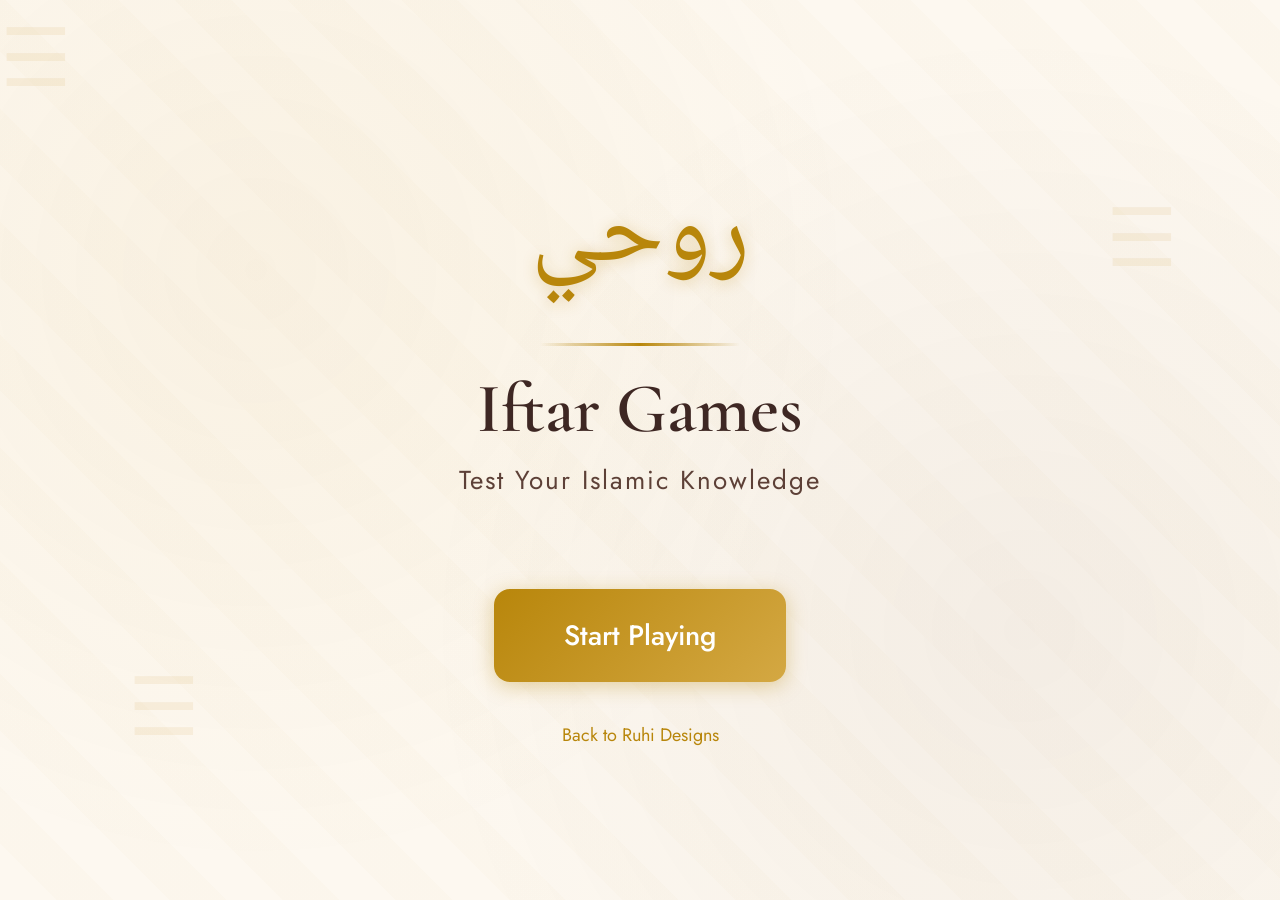
==== ruhi-iftar-games.html @ 3e9834e3 "Add files via upload" ====
<!DOCTYPE html>
<html lang="en" dir="ltr">
<head>
<meta charset="UTF-8">
<meta name="viewport" content="width=device-width, initial-scale=1.0">
<title>Ruhi Iftar Games</title>
<link href="https://fonts.googleapis.com/css2?family=Cormorant+Garamond:ital,wght@0,300;0,400;0,500;0,600;0,700;1,300;1,400&family=Jost:wght@300;400;500;600&family=Noto+Naskh+Arabic:wght@400;500;600;700&display=swap" rel="stylesheet">
<style>
*,*::before,*::after{box-sizing:border-box;margin:0;padding:0}
:root{
--gold:#B8860B;--gold-light:#D4A843;--brown-dark:#3E2723;--brown:#5D4037;
--cream:#FDF8F0;--text:#2C1810;--correct:#2E7D32;--wrong:#C62828;
}
html{font-size:18px}
body{
font-family:'Jost',sans-serif;background:var(--cream);color:var(--text);
min-height:100vh;overflow-x:hidden;position:relative;
}
h1,h2,h3,h4{font-family:'Cormorant Garamond',serif;font-weight:600}
.arabic{font-family:'Noto Naskh Arabic',serif}

/* Background pattern */
body::before{
content:'';position:fixed;inset:0;z-index:0;pointer-events:none;
background:
  radial-gradient(circle at 20% 30%,rgba(184,134,11,.06) 0%,transparent 50%),
  radial-gradient(circle at 80% 70%,rgba(93,64,55,.06) 0%,transparent 50%),
  repeating-linear-gradient(45deg,transparent,transparent 40px,rgba(184,134,11,.015) 40px,rgba(184,134,11,.015) 80px);
}

/* Screens */
.screen{
display:none;flex-direction:column;align-items:center;justify-content:center;
min-height:100vh;padding:2rem;position:relative;z-index:1;
animation:fadeIn .5s ease;
}
.screen.active{display:flex}
@keyframes fadeIn{from{opacity:0;transform:translateY(20px)}to{opacity:1;transform:translateY(0)}}

/* Welcome Screen */
#welcome-screen .logo-container{text-align:center;margin-bottom:2rem}
#welcome-screen .brand-arabic{
font-size:5rem;color:var(--gold);text-shadow:0 2px 15px rgba(184,134,11,.3);
animation:float 3s ease-in-out infinite;
}
@keyframes float{0%,100%{transform:translateY(0)}50%{transform:translateY(-12px)}}
#welcome-screen h1{font-size:3.5rem;color:var(--brown-dark);margin:.5rem 0}
#welcome-screen .subtitle{font-size:1.3rem;color:var(--brown);margin-bottom:2.5rem;letter-spacing:2px}

/* Decorative border */
.decorative-border{
width:200px;height:3px;margin:1rem auto;
background:linear-gradient(90deg,transparent,var(--gold),transparent);
}

/* Buttons */
.btn{
font-family:'Jost',sans-serif;font-size:1.1rem;font-weight:500;
padding:1rem 2.5rem;border:none;border-radius:12px;cursor:pointer;
transition:all .3s ease;position:relative;overflow:hidden;
touch-action:manipulation;-webkit-tap-highlight-color:transparent;
}
.btn::after{
content:'';position:absolute;inset:0;
background:linear-gradient(135deg,rgba(255,255,255,.2),transparent);
opacity:0;transition:opacity .3s;
}
.btn:hover::after,.btn:active::after{opacity:1}
.btn-primary{
background:linear-gradient(135deg,var(--gold),var(--gold-light));
color:#fff;box-shadow:0 4px 20px rgba(184,134,11,.35);
}
.btn-primary:hover{transform:translateY(-2px);box-shadow:0 6px 28px rgba(184,134,11,.45)}
.btn-primary:active{transform:translateY(0)}
.btn-secondary{
background:transparent;color:var(--gold);
border:2px solid var(--gold);
}
.btn-secondary:hover{background:var(--gold);color:#fff}
.btn-large{padding:1.3rem 3.5rem;font-size:1.4rem;border-radius:16px}

/* Game Selection */
.games-grid{
display:grid;grid-template-columns:repeat(auto-fit,minmax(280px,1fr));
gap:1.5rem;width:100%;max-width:1000px;margin:2rem 0;
}
.game-card{
background:#fff;border-radius:20px;padding:2rem;text-align:center;
cursor:pointer;transition:all .3s ease;
border:2px solid transparent;
box-shadow:0 4px 20px rgba(0,0,0,.06);
}
.game-card:hover{
transform:translateY(-6px);border-color:var(--gold);
box-shadow:0 8px 35px rgba(184,134,11,.15);
}
.game-card .icon{font-size:3rem;margin-bottom:1rem}
.game-card h3{font-size:1.5rem;color:var(--brown-dark);margin-bottom:.5rem}
.game-card p{color:var(--brown);font-size:.9rem;line-height:1.5}

/* Level Selection */
.levels-grid{
display:grid;grid-template-columns:repeat(5,1fr);gap:1rem;
max-width:600px;margin:2rem 0;
}
.level-btn{
width:80px;height:80px;border-radius:50%;font-size:1.8rem;font-weight:600;
background:#fff;color:var(--brown-dark);border:3px solid var(--gold-light);
cursor:pointer;transition:all .3s;display:flex;align-items:center;justify-content:center;
font-family:'Cormorant Garamond',serif;
}
.level-btn:hover{
background:var(--gold);color:#fff;transform:scale(1.1);
box-shadow:0 4px 20px rgba(184,134,11,.4);
}

/* Question Screen */
.question-container{
width:100%;max-width:800px;
}
.game-header{
display:flex;justify-content:space-between;align-items:center;
margin-bottom:1.5rem;flex-wrap:wrap;gap:1rem;
}
.score-display{
font-size:1.3rem;font-weight:600;color:var(--gold);
background:#fff;padding:.6rem 1.5rem;border-radius:30px;
box-shadow:0 2px 10px rgba(0,0,0,.06);
}
.score-display.animate{animation:scorePop .4s ease}
@keyframes scorePop{0%{transform:scale(1)}50%{transform:scale(1.2)}100%{transform:scale(1)}}

.progress-bar-container{
width:100%;height:8px;background:#e0d5c7;border-radius:10px;
margin-bottom:2rem;overflow:hidden;
}
.progress-bar{
height:100%;background:linear-gradient(90deg,var(--gold),var(--gold-light));
border-radius:10px;transition:width .5s ease;
}

.question-number{font-size:.95rem;color:var(--brown);margin-bottom:.8rem}
.question-text{
font-size:1.6rem;font-weight:600;color:var(--brown-dark);
line-height:1.5;margin-bottom:2rem;text-align:center;
font-family:'Cormorant Garamond',serif;
background:#fff;padding:2rem;border-radius:20px;
box-shadow:0 4px 20px rgba(0,0,0,.05);
}
.question-text .arabic-text{
display:block;font-size:2rem;margin:.8rem 0;
color:var(--gold);line-height:1.8;
}

.options-grid{display:grid;grid-template-columns:1fr 1fr;gap:1rem}
@media(max-width:600px){.options-grid{grid-template-columns:1fr}}
.option-btn{
background:#fff;border:2px solid #e0d5c7;border-radius:16px;
padding:1.2rem 1.5rem;font-size:1.1rem;text-align:center;
cursor:pointer;transition:all .3s;font-family:'Jost',sans-serif;
color:var(--text);position:relative;overflow:hidden;
}
.option-btn:hover:not(.disabled){
border-color:var(--gold);background:rgba(184,134,11,.05);
transform:translateY(-2px);
}
.option-btn.correct{
background:var(--correct)!important;color:#fff!important;
border-color:var(--correct)!important;animation:correctPulse .5s ease;
}
.option-btn.wrong{
background:var(--wrong)!important;color:#fff!important;
border-color:var(--wrong)!important;animation:shake .5s ease;
}
.option-btn.disabled{pointer-events:none;opacity:.7}
.option-btn.show-correct{
border-color:var(--correct)!important;background:rgba(46,125,50,.1)!important;
}
@keyframes correctPulse{0%{transform:scale(1)}50%{transform:scale(1.03)}100%{transform:scale(1)}}
@keyframes shake{0%,100%{transform:translateX(0)}20%,60%{transform:translateX(-8px)}40%,80%{transform:translateX(8px)}}

.explanation{
margin-top:1.5rem;padding:1.2rem;background:rgba(184,134,11,.08);
border-radius:12px;border-left:4px solid var(--gold);
font-size:.95rem;color:var(--brown);line-height:1.6;
animation:fadeIn .3s ease;
}
.next-btn-container{text-align:center;margin-top:1.5rem}

/* Timer */
.timer-bar{
width:100%;height:10px;background:#e0d5c7;border-radius:10px;
margin-bottom:1.5rem;overflow:hidden;
}
.timer-fill{
height:100%;background:linear-gradient(90deg,var(--wrong),var(--gold),var(--correct));
border-radius:10px;transition:width .1s linear;
}
.timer-text{
font-size:2rem;font-weight:700;color:var(--gold);
text-align:center;margin-bottom:.5rem;
font-family:'Cormorant Garamond',serif;
}
.timer-text.urgent{color:var(--wrong);animation:pulse .5s ease infinite}
@keyframes pulse{0%,100%{opacity:1}50%{opacity:.5}}

/* Results Screen */
.results-container{text-align:center;max-width:600px}
.results-score{
font-size:5rem;font-weight:700;color:var(--gold);
font-family:'Cormorant Garamond',serif;
animation:scoreReveal 1s ease;
}
@keyframes scoreReveal{from{transform:scale(0);opacity:0}to{transform:scale(1);opacity:1}}
.results-message{font-size:1.5rem;color:var(--brown-dark);margin:1rem 0 .5rem}
.results-subtitle{font-size:1.1rem;color:var(--brown);margin-bottom:2rem}
.results-buttons{display:flex;gap:1rem;justify-content:center;flex-wrap:wrap}

/* Sparkle particles */
.sparkle{
position:fixed;pointer-events:none;z-index:999;
width:8px;height:8px;border-radius:50%;
}
@keyframes sparkleAnim{
0%{opacity:1;transform:translate(0,0) scale(1)}
100%{opacity:0;transform:translate(var(--tx),var(--ty)) scale(0)}
}

/* Confetti */
.confetti-piece{
position:fixed;top:-10px;z-index:998;pointer-events:none;
width:10px;height:20px;border-radius:2px;
}
@keyframes confettiFall{
0%{transform:translateY(0) rotateZ(0deg);opacity:1}
100%{transform:translateY(100vh) rotateZ(720deg);opacity:0}
}

/* Crescent Moon decorative element */
.crescent{
position:fixed;top:30px;right:40px;font-size:3rem;color:var(--gold);
opacity:.15;z-index:0;
}
.crescent::after{content:'\\2602'}

/* Stars decoration */
.stars{position:fixed;inset:0;pointer-events:none;z-index:0;overflow:hidden}
.star{
position:absolute;width:4px;height:4px;background:var(--gold);
border-radius:50%;opacity:0;animation:twinkle 3s ease-in-out infinite;
}
@keyframes twinkle{0%,100%{opacity:0}50%{opacity:.3}}

/* Footer link */
.footer-link{
margin-top:2rem;font-size:.9rem;
}
.footer-link a{
color:var(--gold);text-decoration:none;
border-bottom:1px solid transparent;transition:border-color .3s;
}
.footer-link a:hover{border-bottom-color:var(--gold)}

/* Lantern decoration */
.lantern{
position:fixed;z-index:0;opacity:.08;font-size:4rem;color:var(--gold);
animation:lanternSwing 4s ease-in-out infinite;
}
.lantern:nth-child(1){top:10%;left:5%;animation-delay:0s}
.lantern:nth-child(2){top:20%;right:8%;animation-delay:1s}
.lantern:nth-child(3){bottom:15%;left:10%;animation-delay:2s}
@keyframes lanternSwing{0%,100%{transform:rotate(-5deg)}50%{transform:rotate(5deg)}}

/* Responsive */
@media(max-width:768px){
html{font-size:16px}
#welcome-screen .brand-arabic{font-size:3.5rem}
#welcome-screen h1{font-size:2.5rem}
.games-grid{grid-template-columns:1fr}
.levels-grid{grid-template-columns:repeat(5,1fr);gap:.8rem}
.level-btn{width:60px;height:60px;font-size:1.4rem}
.question-text{font-size:1.3rem;padding:1.5rem}
}
@media(min-width:1200px){
html{font-size:20px}
.question-text{font-size:1.8rem}
}

/* Glow effect */
.glow{
box-shadow:0 0 30px rgba(184,134,11,.4),0 0 60px rgba(184,134,11,.2)!important;
}
</style>
</head>
<body>

<!-- Decorative elements -->
<div class="stars" id="stars"></div>
<div class="lantern">&#9776;</div>
<div class="lantern">&#9776;</div>
<div class="lantern">&#9776;</div>

<!-- WELCOME SCREEN -->
<div class="screen active" id="welcome-screen">
<div class="logo-container">
<div class="brand-arabic arabic">&#1585;&#1608;&#1581;&#1610;</div>
<div class="decorative-border"></div>
<h1>Iftar Games</h1>
<p class="subtitle">Test Your Islamic Knowledge</p>
</div>
<button class="btn btn-primary btn-large" onclick="showScreen('menu-screen')">Start Playing</button>
<div class="footer-link"><a href="index.html">Back to Ruhi Designs</a></div>
</div>

<!-- MENU SCREEN -->
<div class="screen" id="menu-screen">
<h2 style="font-size:2.5rem;color:var(--brown-dark);margin-bottom:.5rem">Choose a Game</h2>
<div class="decorative-border"></div>
<div class="games-grid">
<div class="game-card" onclick="selectGame('trivia')">
<div class="icon">&#9733;</div>
<h3>Islamic Trivia</h3>
<p>General knowledge across all Islamic topics. Pick your difficulty!</p>
</div>
<div class="game-card" onclick="selectGame('arabic')">
<div class="icon">&#1576;&#1575;</div>
<h3>Guess the Arabic Word</h3>
<p>Can you match the Arabic word to its English meaning?</p>
</div>
<div class="game-card" onclick="selectGame('ayah')">
<div class="icon">&#9775;</div>
<h3>Complete the Ayah</h3>
<p>Fill in the missing part of the Quranic verse.</p>
</div>
<div class="game-card" onclick="selectGame('history')">
<div class="icon">&#9203;</div>
<h3>Islamic History Quiz</h3>
<p>Journey through Islamic history, prophets, and key events.</p>
</div>
<div class="game-card" onclick="selectGame('rapid')">
<div class="icon">&#9889;</div>
<h3>Rapid Fire Round</h3>
<p>Quick questions, 15 seconds each. How many can you get?</p>
</div>
</div>
<button class="btn btn-secondary" onclick="showScreen('welcome-screen')">Back</button>
</div>

<!-- LEVEL SCREEN -->
<div class="screen" id="level-screen">
<h2 style="font-size:2.2rem;color:var(--brown-dark)" id="level-title">Pick a Level</h2>
<div class="decorative-border"></div>
<p style="color:var(--brown);margin:1rem 0;font-size:1.1rem">Each number reveals a different set of questions!</p>
<div class="levels-grid" id="levels-container"></div>
<button class="btn btn-secondary" style="margin-top:1rem" onclick="showScreen('menu-screen')">Back to Games</button>
</div>

<!-- QUESTION SCREEN -->
<div class="screen" id="question-screen" style="justify-content:flex-start;padding-top:2rem">
<div class="question-container">
<div class="game-header">
<span class="score-display" id="score-display">Score: 0</span>
<span class="question-number" id="question-number">Question 1/10</span>
</div>
<div class="timer-bar" id="timer-bar" style="display:none">
<div class="timer-fill" id="timer-fill"></div>
</div>
<div class="timer-text" id="timer-text" style="display:none">15</div>
<div class="progress-bar-container"><div class="progress-bar" id="progress-bar"></div></div>
<div class="question-text" id="question-text"></div>
<div class="options-grid" id="options-grid"></div>
<div id="explanation-container"></div>
<div class="next-btn-container" id="next-btn-container" style="display:none">
<button class="btn btn-primary" onclick="nextQuestion()">Next Question</button>
</div>
</div>
</div>

<!-- RESULTS SCREEN -->
<div class="screen" id="results-screen">
<div class="results-container">
<div class="results-score" id="results-score">0/10</div>
<h2 class="results-message" id="results-message"></h2>
<p class="results-subtitle" id="results-subtitle"></p>
<div class="decorative-border"></div>
<div class="results-buttons">
<button class="btn btn-primary" onclick="replayGame()">Play Again</button>
<button class="btn btn-secondary" onclick="showScreen('menu-screen')">Choose Another Game</button>
</div>
</div>
<div class="footer-link"><a href="index.html">Back to Ruhi Designs</a></div>
</div>

<script>
// ===== STATE =====
let currentGame='';
let currentLevel=1;
let currentQuestionIndex=0;
let score=0;
let questions=[];
let timerInterval=null;
let timeLeft=15;
let answered=false;

// ===== NAVIGATION =====
function showScreen(id){
document.querySelectorAll('.screen').forEach(s=>s.classList.remove('active'));
document.getElementById(id).classList.add('active');
if(timerInterval){clearInterval(timerInterval);timerInterval=null;}
}

function selectGame(game){
currentGame=game;
const titles={trivia:'Islamic Trivia',arabic:'Guess the Arabic Word',ayah:'Complete the Ayah',history:'Islamic History Quiz',rapid:'Rapid Fire Round'};
document.getElementById('level-title').textContent=titles[game]+' - Pick a Level';
const cont=document.getElementById('levels-container');
cont.innerHTML='';
const numLevels=game==='rapid'?5:10;
for(let i=1;i<=numLevels;i++){
const btn=document.createElement('button');
btn.className='level-btn';
btn.textContent=i;
btn.onclick=()=>startGame(i);
cont.appendChild(btn);
}
showScreen('level-screen');
}

function startGame(level){
currentLevel=level;
currentQuestionIndex=0;
score=0;
answered=false;
questions=getQuestions(currentGame,level);
document.getElementById('score-display').textContent='Score: 0';
const isRapid=currentGame==='rapid';
document.getElementById('timer-bar').style.display=isRapid?'block':'none';
document.getElementById('timer-text').style.display=isRapid?'block':'none';
showScreen('question-screen');
displayQuestion();
}

function displayQuestion(){
if(currentQuestionIndex>=questions.length){endGame();return;}
answered=false;
const q=questions[currentQuestionIndex];
document.getElementById('question-number').textContent=`Question ${currentQuestionIndex+1}/${questions.length}`;
document.getElementById('progress-bar').style.width=((currentQuestionIndex)/questions.length*100)+'%';
document.getElementById('question-text').innerHTML=q.question;
document.getElementById('explanation-container').innerHTML='';
document.getElementById('next-btn-container').style.display='none';
const grid=document.getElementById('options-grid');
grid.innerHTML='';
q.options.forEach((opt,i)=>{
const btn=document.createElement('button');
btn.className='option-btn';
btn.innerHTML=opt;
btn.onclick=()=>selectAnswer(i,q.correct,q.explanation);
grid.appendChild(btn);
});
if(currentGame==='rapid')startTimer();
}

function selectAnswer(selected,correct,explanation){
if(answered)return;
answered=true;
if(timerInterval){clearInterval(timerInterval);timerInterval=null;}
const btns=document.querySelectorAll('.option-btn');
btns.forEach((b,i)=>{
b.classList.add('disabled');
if(i===correct)b.classList.add('correct');
if(i===selected&&selected!==correct)b.classList.add('wrong');
});
if(selected===correct){
score++;
document.getElementById('score-display').textContent='Score: '+score;
document.getElementById('score-display').classList.remove('animate');
void document.getElementById('score-display').offsetWidth;
document.getElementById('score-display').classList.add('animate');
createSparkles();
}
if(explanation&&selected!==correct){
document.getElementById('explanation-container').innerHTML=
'<div class="explanation">'+explanation+'</div>';
}
if(currentGame==='rapid'){
setTimeout(nextQuestion,1500);
}else{
document.getElementById('next-btn-container').style.display='block';
}
}

function nextQuestion(){
currentQuestionIndex++;
displayQuestion();
}

function startTimer(){
timeLeft=15;
const fill=document.getElementById('timer-fill');
const txt=document.getElementById('timer-text');
fill.style.width='100%';
txt.textContent='15';
txt.classList.remove('urgent');
timerInterval=setInterval(()=>{
timeLeft-=0.1;
if(timeLeft<=0){
clearInterval(timerInterval);timerInterval=null;
timeLeft=0;
if(!answered)selectAnswer(-1,questions[currentQuestionIndex].correct,questions[currentQuestionIndex].explanation);
}
fill.style.width=(timeLeft/15*100)+'%';
txt.textContent=Math.ceil(timeLeft);
if(timeLeft<=5)txt.classList.add('urgent');
},100);
}

function endGame(){
if(timerInterval){clearInterval(timerInterval);timerInterval=null;}
const total=questions.length;
const pct=score/total;
document.getElementById('results-score').textContent=score+'/'+total;
let msg,sub;
if(pct===1){msg='Absolutely Perfect!';sub='MashaAllah! You are a true scholar!';createConfetti();}
else if(pct>=.8){msg='Excellent Work!';sub='SubhanAllah! Impressive knowledge!';createConfetti();}
else if(pct>=.6){msg='Great Job!';sub='Alhamdulillah! Keep learning and growing!';}
else if(pct>=.4){msg='Good Effort!';sub='Every question is a chance to learn something new!';}
else{msg='Keep Learning!';sub='The pursuit of knowledge is a noble journey. Try again!';}
document.getElementById('results-message').textContent=msg;
document.getElementById('results-subtitle').textContent=sub;
showScreen('results-screen');
}

function replayGame(){selectGame(currentGame);}

// ===== EFFECTS =====
function createSparkles(){
for(let i=0;i<12;i++){
const s=document.createElement('div');
s.className='sparkle';
s.style.left=Math.random()*window.innerWidth+'px';
s.style.top=Math.random()*window.innerHeight*.6+window.innerHeight*.2+'px';
s.style.background=['#B8860B','#D4A843','#FFD700','#FFF8DC'][Math.floor(Math.random()*4)];
s.style.setProperty('--tx',(Math.random()*100-50)+'px');
s.style.setProperty('--ty',(Math.random()*100-50)+'px');
s.style.animation='sparkleAnim .8s ease forwards';
s.style.animationDelay=(Math.random()*.3)+'s';
document.body.appendChild(s);
setTimeout(()=>s.remove(),1200);
}
}
function createConfetti(){
const colors=['#B8860B','#D4A843','#3E2723','#5D4037','#FFD700','#2E7D32','#C62828','#1565C0'];
for(let i=0;i<50;i++){
const c=document.createElement('div');
c.className='confetti-piece';
c.style.left=Math.random()*100+'vw';
c.style.background=colors[Math.floor(Math.random()*colors.length)];
c.style.animation=`confettiFall ${2+Math.random()*2}s ease ${Math.random()*1}s forwards`;
c.style.width=(6+Math.random()*8)+'px';
c.style.height=(10+Math.random()*15)+'px';
document.body.appendChild(c);
setTimeout(()=>c.remove(),5000);
}
}

// Stars background
(function(){
const cont=document.getElementById('stars');
for(let i=0;i<20;i++){
const s=document.createElement('div');
s.className='star';
s.style.left=Math.random()*100+'%';
s.style.top=Math.random()*100+'%';
s.style.animationDelay=Math.random()*3+'s';
cont.appendChild(s);
}
})();

// ===== QUESTION DATA =====
function getQuestions(game,level){
const bank=questionBanks[game];
// Each level picks a slice of questions; wrap around if needed
const allQ=bank;
const perLevel=10;
const start=((level-1)*perLevel)%allQ.length;
let qs=[];
for(let i=0;i<perLevel;i++){
qs.push(allQ[(start+i)%allQ.length]);
}
// Shuffle
for(let i=qs.length-1;i>0;i--){const j=Math.floor(Math.random()*(i+1));[qs[i],qs[j]]=[qs[j],qs[i]];}
return qs;
}

const questionBanks={
// ==================== ISLAMIC TRIVIA ====================
trivia:[
{question:'How many surahs are in the Quran?',options:['112','113','114','115'],correct:2,explanation:'The Quran contains 114 surahs (chapters).'},
{question:'What is the longest surah in the Quran?',options:['Al-Imran','An-Nisa','Al-Baqarah','Al-Maidah'],correct:2,explanation:'Surah Al-Baqarah is the longest surah with 286 ayahs.'},
{question:'How many pillars of Islam are there?',options:['4','5','6','7'],correct:1,explanation:'There are 5 pillars: Shahada, Salah, Zakat, Sawm, and Hajj.'},
{question:'What is the first pillar of Islam?',options:['Salah','Zakat','Shahada','Hajj'],correct:2,explanation:'The Shahada (declaration of faith) is the first pillar of Islam.'},
{question:'In which month was the Quran first revealed?',options:['Shaban','Rajab','Ramadan','Dhul Hijjah'],correct:2,explanation:'The Quran was first revealed in the month of Ramadan.'},
{question:'How many times a day do Muslims pray?',options:['3','4','5','7'],correct:2,explanation:'Muslims pray 5 obligatory prayers: Fajr, Dhuhr, Asr, Maghrib, and Isha.'},
{question:'What is the holiest city in Islam?',options:['Medina','Jerusalem','Makkah','Cairo'],correct:2,explanation:'Makkah is the holiest city in Islam, home to the Kaaba.'},
{question:'Who was the first muezzin in Islam?',options:['Umar (RA)','Bilal (RA)','Abu Bakr (RA)','Ali (RA)'],correct:1,explanation:'Bilal ibn Rabah (RA) was the first muezzin, chosen by Prophet Muhammad (PBUH).'},
{question:'What is the meaning of "Islam"?',options:['Peace','Love','Submission to God','Brotherhood'],correct:2,explanation:'Islam means "submission to the will of God (Allah)."'},
{question:'How many chapters (juz) is the Quran divided into for reading?',options:['20','25','30','40'],correct:2,explanation:'The Quran is divided into 30 juz (parts) to facilitate reading over a month.'},
{question:'What is the shortest surah in the Quran?',options:['Al-Ikhlas','Al-Kawthar','An-Nas','Al-Asr'],correct:1,explanation:'Surah Al-Kawthar is the shortest surah with only 3 verses.'},
{question:'What does "Alhamdulillah" mean?',options:['God is Great','All praise is due to God','In the name of God','God willing'],correct:1,explanation:'"Alhamdulillah" means "All praise is due to Allah."'},
{question:'What is the night of Laylatul Qadr also known as?',options:['Night of Forgiveness','Night of Power','Night of Light','Night of Mercy'],correct:1,explanation:'Laylatul Qadr is known as the Night of Power/Decree.'},
{question:'Which angel is responsible for delivering revelation?',options:['Mikail','Israfil','Jibreel','Azrael'],correct:2,explanation:'Angel Jibreel (Gabriel) delivered Allah\'s revelations to the prophets.'},
{question:'What is the Zakat percentage on savings?',options:['1.5%','2%','2.5%','5%'],correct:2,explanation:'Zakat is 2.5% of savings held for one lunar year above the nisab threshold.'},
{question:'What is the name of the well near the Kaaba?',options:['Zamzam','Salsabil','Kawthar','Tasnim'],correct:0,explanation:'The well of Zamzam is located within the Masjid al-Haram in Makkah.'},
{question:'Which prophet is mentioned most in the Quran?',options:['Prophet Ibrahim','Prophet Muhammad','Prophet Musa','Prophet Isa'],correct:2,explanation:'Prophet Musa (Moses) is mentioned by name the most times in the Quran (136 times).'},
{question:'What does "Taqwa" mean?',options:['Patience','God-consciousness','Charity','Prayer'],correct:1,explanation:'Taqwa means God-consciousness, piety, and awareness of Allah.'},
{question:'How many names does Allah have according to hadith?',options:['77','88','99','100'],correct:2,explanation:'According to hadith, Allah has 99 beautiful names (Asma ul-Husna).'},
{question:'What is the literal meaning of "Quran"?',options:['The Book','The Recitation','The Truth','The Guide'],correct:1,explanation:'The word "Quran" comes from the Arabic root "qara\'a" meaning "to recite."'},
{question:'Which surah is known as the "Heart of the Quran"?',options:['Al-Fatiha','Ya-Sin','Al-Mulk','Ar-Rahman'],correct:1,explanation:'Surah Ya-Sin is referred to as the "Heart of the Quran" in hadith.'},
{question:'What is the Islamic term for the pilgrimage to Makkah?',options:['Umrah','Ziyarah','Hajj','Safar'],correct:2,explanation:'Hajj is the annual Islamic pilgrimage to Makkah, one of the five pillars of Islam.'},
{question:'What is Sadaqah?',options:['Mandatory charity','Voluntary charity','Tax on land','Prayer offering'],correct:1,explanation:'Sadaqah refers to voluntary acts of charity given out of goodwill.'},
{question:'In which city is the Prophet\'s Mosque (Masjid an-Nabawi)?',options:['Makkah','Medina','Jerusalem','Taif'],correct:1,explanation:'Masjid an-Nabawi is located in Medina, Saudi Arabia.'},
{question:'What is the Islamic calendar based on?',options:['Solar cycle','Lunar cycle','Both solar and lunar','Seasonal changes'],correct:1,explanation:'The Islamic (Hijri) calendar is based on the lunar cycle.'},
{question:'What is the meal before dawn during Ramadan called?',options:['Iftar','Suhoor','Walimah','Aqiqah'],correct:1,explanation:'Suhoor is the pre-dawn meal eaten before beginning the fast.'},
{question:'How many rakats are in Fajr prayer (fard)?',options:['2','3','4','1'],correct:0,explanation:'Fajr prayer consists of 2 fard (obligatory) rakats.'},
{question:'What does "Subhanallah" mean?',options:['God is Great','Glory be to God','God willing','Thank God'],correct:1,explanation:'"Subhanallah" means "Glory be to Allah" or "Allah is free from imperfection."'},
{question:'Which direction do Muslims face during prayer?',options:['East','West','Towards the Kaaba','North'],correct:2,explanation:'Muslims face the Qibla, the direction of the Kaaba in Makkah.'},
{question:'What is the Night Journey of the Prophet called?',options:['Hijrah','Isra and Miraj','Badr','Hudaybiyyah'],correct:1,explanation:'Al-Isra wal-Miraj refers to the Prophet\'s night journey and ascension to the heavens.'},
],

// ==================== ARABIC WORDS ====================
arabic:[
{question:'What does <span class="arabic arabic-text">بِسْمِ اللَّهِ</span> (Bismillah) mean?',options:['Praise be to God','In the name of God','God is Great','Peace be upon you'],correct:1,explanation:'"Bismillah" means "In the name of Allah."'},
{question:'What does <span class="arabic arabic-text">صَبْر</span> (Sabr) mean?',options:['Gratitude','Forgiveness','Patience','Mercy'],correct:2,explanation:'Sabr means patience, endurance, and perseverance.'},
{question:'What does <span class="arabic arabic-text">رَحْمَة</span> (Rahmah) mean?',options:['Justice','Mercy','Knowledge','Strength'],correct:1,explanation:'Rahmah means mercy, compassion, and kindness.'},
{question:'What does <span class="arabic arabic-text">نُور</span> (Noor) mean?',options:['Water','Fire','Light','Air'],correct:2,explanation:'Noor means light, radiance, or illumination.'},
{question:'What does <span class="arabic arabic-text">عِلْم</span> (Ilm) mean?',options:['Wisdom','Knowledge','Faith','Power'],correct:1,explanation:'Ilm means knowledge or science.'},
{question:'What does <span class="arabic arabic-text">دُعَاء</span> (Dua) mean?',options:['Fasting','Charity','Supplication/Prayer','Pilgrimage'],correct:2,explanation:'Dua means supplication or personal prayer to Allah.'},
{question:'What does <span class="arabic arabic-text">تَوْبَة</span> (Tawbah) mean?',options:['Sin','Punishment','Reward','Repentance'],correct:3,explanation:'Tawbah means repentance, turning back to Allah.'},
{question:'What does <span class="arabic arabic-text">جَنَّة</span> (Jannah) mean?',options:['Earth','Paradise','Sky','Ocean'],correct:1,explanation:'Jannah means paradise or garden, referring to Heaven.'},
{question:'What does <span class="arabic arabic-text">شُكْر</span> (Shukr) mean?',options:['Patience','Gratitude','Faith','Hope'],correct:1,explanation:'Shukr means gratitude and thankfulness.'},
{question:'What does <span class="arabic arabic-text">أُمَّة</span> (Ummah) mean?',options:['Family','Tribe','Community/Nation','City'],correct:2,explanation:'Ummah refers to the Muslim community as a whole.'},
{question:'What does <span class="arabic arabic-text">حَلَال</span> (Halal) mean?',options:['Forbidden','Permissible','Required','Disliked'],correct:1,explanation:'Halal means permissible or lawful in Islam.'},
{question:'What does <span class="arabic arabic-text">حَرَام</span> (Haram) mean?',options:['Permissible','Recommended','Sacred only','Forbidden'],correct:3,explanation:'Haram means forbidden or prohibited in Islam.'},
{question:'What does <span class="arabic arabic-text">بَرَكَة</span> (Barakah) mean?',options:['Strength','Blessing','Wealth','Beauty'],correct:1,explanation:'Barakah means blessing, divine grace.'},
{question:'What does <span class="arabic arabic-text">هِدَايَة</span> (Hidayah) mean?',options:['Warning','Guidance','Protection','Sustenance'],correct:1,explanation:'Hidayah means guidance, especially divine guidance.'},
{question:'What does <span class="arabic arabic-text">أَمَانَة</span> (Amanah) mean?',options:['Safety','Charity','Trust/Responsibility','Agreement'],correct:2,explanation:'Amanah means trust, trustworthiness, or responsibility.'},
{question:'What does <span class="arabic arabic-text">فِتْنَة</span> (Fitnah) mean?',options:['Beauty','Trial/Tribulation','Victory','Journey'],correct:1,explanation:'Fitnah means trial, temptation, or tribulation.'},
{question:'What does <span class="arabic arabic-text">خُشُوع</span> (Khushoo) mean?',options:['Speed','Humility in worship','Loudness','Anger'],correct:1,explanation:'Khushoo means deep concentration and humility, especially in prayer.'},
{question:'What does <span class="arabic arabic-text">تَقْوَى</span> (Taqwa) mean?',options:['Strength','Wealth','God-consciousness','Leadership'],correct:2,explanation:'Taqwa means being conscious and aware of Allah, piety.'},
{question:'What does <span class="arabic arabic-text">رِزْق</span> (Rizq) mean?',options:['Risk','Provision/Sustenance','Journey','Garden'],correct:1,explanation:'Rizq means provision, sustenance, or livelihood from Allah.'},
{question:'What does <span class="arabic arabic-text">ذِكْر</span> (Dhikr) mean?',options:['Thought','Remembrance of God','Reading','Writing'],correct:1,explanation:'Dhikr means remembrance of Allah through words of praise and glorification.'},
],

// ==================== COMPLETE THE AYAH ====================
ayah:[
{question:'Complete the ayah: <span class="arabic arabic-text">بِسْمِ اللَّهِ الرَّحْمَنِ ...</span><br>(In the name of Allah, the Most Gracious, the Most ...)',options:['<span class="arabic">الْعَظِيمِ</span> (the Greatest)','<span class="arabic">الرَّحِيمِ</span> (the Most Merciful)','<span class="arabic">الْكَرِيمِ</span> (the Most Generous)','<span class="arabic">الْحَكِيمِ</span> (the Most Wise)'],correct:1,explanation:'The complete Bismillah is: "In the name of Allah, the Most Gracious, the Most Merciful."'},
{question:'Complete: <span class="arabic arabic-text">إِيَّاكَ نَعْبُدُ وَإِيَّاكَ ...</span><br>(You alone we worship, and You alone we ...)',options:['<span class="arabic">نَشْكُرُ</span> (we thank)','<span class="arabic">نَذْكُرُ</span> (we remember)','<span class="arabic">نَسْتَعِينُ</span> (we ask for help)','<span class="arabic">نَخْشَى</span> (we fear)'],correct:2,explanation:'From Surah Al-Fatiha (1:5): "You alone we worship, and You alone we ask for help."'},
{question:'Complete: <span class="arabic arabic-text">قُلْ هُوَ اللَّهُ ...</span><br>(Say: He is Allah, ...)',options:['<span class="arabic">الْعَظِيمُ</span> (the Greatest)','<span class="arabic">الْوَاحِدُ</span> (the One)','<span class="arabic">أَحَدٌ</span> (the One/Unique)','<span class="arabic">الْكَبِيرُ</span> (the Grand)'],correct:2,explanation:'Surah Al-Ikhlas (112:1): "Say: He is Allah, the One (Ahad)."'},
{question:'Complete: <span class="arabic arabic-text">إِنَّ مَعَ الْعُسْرِ ...</span><br>(Indeed, with hardship comes ...)',options:['<span class="arabic">صَبْرًا</span> (patience)','<span class="arabic">يُسْرًا</span> (ease)','<span class="arabic">أَجْرًا</span> (reward)','<span class="arabic">نَصْرًا</span> (victory)'],correct:1,explanation:'Surah Ash-Sharh (94:6): "Indeed, with hardship comes ease."'},
{question:'Complete: <span class="arabic arabic-text">وَلَسَوْفَ يُعْطِيكَ رَبُّكَ ...</span><br>(And your Lord will give you, and you will be ...)',options:['<span class="arabic">فَتَرْضَى</span> (satisfied)','<span class="arabic">فَتَفْرَحُ</span> (joyful)','<span class="arabic">فَتَشْكُرُ</span> (grateful)','<span class="arabic">فَتَعْلَمُ</span> (knowing)'],correct:0,explanation:'Surah Ad-Duha (93:5): "And your Lord will give you, and you will be satisfied."'},
{question:'Complete: <span class="arabic arabic-text">فَاذْكُرُونِي ...</span><br>(So remember Me; ...)',options:['<span class="arabic">أَشْكُرْكُمْ</span> (I will thank you)','<span class="arabic">أَرْحَمْكُمْ</span> (I will have mercy on you)','<span class="arabic">أَذْكُرْكُمْ</span> (I will remember you)','<span class="arabic">أَهْدِكُمْ</span> (I will guide you)'],correct:2,explanation:'Surah Al-Baqarah (2:152): "So remember Me; I will remember you."'},
{question:'Complete: <span class="arabic arabic-text">وَمَنْ يَتَوَكَّلْ عَلَى اللَّهِ فَهُوَ ...</span><br>(And whoever relies upon Allah - then He is ...)',options:['<span class="arabic">رَحِيمٌ</span> (merciful to him)','<span class="arabic">حَسْبُهُ</span> (sufficient for him)','<span class="arabic">مَعَهُ</span> (with him)','<span class="arabic">وَلِيُّهُ</span> (his ally)'],correct:1,explanation:'Surah At-Talaq (65:3): "Whoever relies upon Allah - then He is sufficient for him."'},
{question:'Complete: <span class="arabic arabic-text">إِنَّا أَعْطَيْنَاكَ ...</span><br>(Indeed, We have granted you ...)',options:['<span class="arabic">الْجَنَّةَ</span> (Paradise)','<span class="arabic">الْحِكْمَةَ</span> (Wisdom)','<span class="arabic">الْكَوْثَرَ</span> (Al-Kawthar)','<span class="arabic">الْكِتَابَ</span> (the Book)'],correct:2,explanation:'Surah Al-Kawthar (108:1): "Indeed, We have granted you Al-Kawthar (abundance)."'},
{question:'Complete: <span class="arabic arabic-text">وَقُلْ رَبِّ زِدْنِي ...</span><br>(And say: My Lord, increase me in ...)',options:['<span class="arabic">إِيمَانًا</span> (faith)','<span class="arabic">صَبْرًا</span> (patience)','<span class="arabic">عِلْمًا</span> (knowledge)','<span class="arabic">رِزْقًا</span> (provision)'],correct:2,explanation:'Surah Ta-Ha (20:114): "And say: My Lord, increase me in knowledge."'},
{question:'Complete: <span class="arabic arabic-text">لَا إِكْرَاهَ فِي ...</span><br>(There is no compulsion in ...)',options:['<span class="arabic">الْحَيَاةِ</span> (life)','<span class="arabic">الدِّينِ</span> (religion)','<span class="arabic">الْعِبَادَةِ</span> (worship)','<span class="arabic">الْإِسْلَامِ</span> (Islam)'],correct:1,explanation:'Surah Al-Baqarah (2:256): "There is no compulsion in religion."'},
{question:'Complete: <span class="arabic arabic-text">وَاصْبِرْ فَإِنَّ اللَّهَ لَا يُضِيعُ أَجْرَ ...</span><br>(And be patient, for Allah does not let go to waste the reward of ...)',options:['<span class="arabic">الصَّابِرِينَ</span> (the patient)','<span class="arabic">الْمُحْسِنِينَ</span> (the doers of good)','<span class="arabic">الْمُؤْمِنِينَ</span> (the believers)','<span class="arabic">الصَّالِحِينَ</span> (the righteous)'],correct:1,explanation:'Surah Hud (11:115): "...Allah does not let go to waste the reward of the doers of good."'},
{question:'Complete: <span class="arabic arabic-text">ادْعُونِي ...</span><br>(Call upon Me; ...)',options:['<span class="arabic">أَسْتَجِبْ لَكُمْ</span> (I will respond to you)','<span class="arabic">أَغْفِرْ لَكُمْ</span> (I will forgive you)','<span class="arabic">أَرْزُقْكُمْ</span> (I will provide for you)','<span class="arabic">أَهْدِكُمْ</span> (I will guide you)'],correct:0,explanation:'Surah Ghafir (40:60): "Call upon Me; I will respond to you."'},
{question:'Complete: <span class="arabic arabic-text">إِنَّ اللَّهَ مَعَ ...</span><br>(Indeed, Allah is with ...)',options:['<span class="arabic">الْمُتَّقِينَ</span> (the God-conscious)','<span class="arabic">الصَّابِرِينَ</span> (the patient)','<span class="arabic">الْمُؤْمِنِينَ</span> (the believers)','<span class="arabic">الشَّاكِرِينَ</span> (the grateful)'],correct:1,explanation:'Surah Al-Baqarah (2:153): "Indeed, Allah is with the patient."'},
{question:'Complete: <span class="arabic arabic-text">وَلَقَدْ يَسَّرْنَا الْقُرْآنَ لِلذِّكْرِ فَهَلْ مِن ...</span><br>(And We have made the Quran easy for remembrance, so is there any who will ...)',options:['<span class="arabic">مُتَفَكِّرٍ</span> (reflect)','<span class="arabic">مُدَّكِرٍ</span> (remember/take heed)','<span class="arabic">شَاكِرٍ</span> (be grateful)','<span class="arabic">سَامِعٍ</span> (listen)'],correct:1,explanation:'Surah Al-Qamar (54:17): "...so is there any who will remember (take heed)?"'},
],

// ==================== ISLAMIC HISTORY ====================
history:[
{question:'In which year did the Hijrah (migration to Medina) take place?',options:['610 CE','620 CE','622 CE','632 CE'],correct:2,explanation:'The Hijrah took place in 622 CE, marking the start of the Islamic calendar.'},
{question:'Who was the first caliph of Islam after Prophet Muhammad (PBUH)?',options:['Umar ibn al-Khattab','Uthman ibn Affan','Ali ibn Abi Talib','Abu Bakr as-Siddiq'],correct:3,explanation:'Abu Bakr as-Siddiq (RA) was the first Rashidun caliph.'},
{question:'What was the first battle fought by Muslims?',options:['Battle of Uhud','Battle of Badr','Battle of Khandaq','Battle of Hunayn'],correct:1,explanation:'The Battle of Badr in 624 CE was the first major battle of Islam.'},
{question:'Which prophet built the Kaaba?',options:['Prophet Muhammad (PBUH)','Prophet Musa (AS)','Prophet Ibrahim (AS)','Prophet Nuh (AS)'],correct:2,explanation:'Prophet Ibrahim (Abraham) and his son Ismail (AS) built/rebuilt the Kaaba.'},
{question:'Who is known as the "Mother of the Believers"?',options:['Fatimah (RA)','Maryam (AS)','Khadijah (RA)','Asiya (RA)'],correct:2,explanation:'Khadijah bint Khuwaylid (RA), the first wife of the Prophet (PBUH), is known as the Mother of the Believers. All wives of the Prophet share this title.'},
{question:'In which cave did Prophet Muhammad (PBUH) receive the first revelation?',options:['Cave of Thawr','Cave of Hira','Cave of Kahf','Cave of Ashaab'],correct:1,explanation:'The first revelation came in the Cave of Hira on Mount Noor near Makkah.'},
{question:'Who compiled the Quran into a single book?',options:['Prophet Muhammad (PBUH)','Abu Bakr (RA)','Umar (RA)','Uthman (RA)'],correct:3,explanation:'Uthman ibn Affan (RA) standardized and distributed the official compilation of the Quran.'},
{question:'What treaty was signed between Muslims and the Quraysh?',options:['Treaty of Medina','Treaty of Hudaybiyyah','Treaty of Aqaba','Treaty of Taif'],correct:1,explanation:'The Treaty of Hudaybiyyah was signed in 628 CE, a pivotal peace agreement.'},
{question:'Which companion was known as "Sword of Allah"?',options:['Ali ibn Abi Talib','Hamza ibn Abdul-Muttalib','Khalid ibn al-Walid','Saad ibn Abi Waqqas'],correct:2,explanation:'Khalid ibn al-Walid (RA) was titled "Saifullah" (Sword of Allah) by the Prophet (PBUH).'},
{question:'How old was Prophet Muhammad (PBUH) when he received the first revelation?',options:['25','30','35','40'],correct:3,explanation:'The Prophet (PBUH) was 40 years old when he received the first revelation.'},
{question:'Which prophet was swallowed by a whale?',options:['Prophet Musa (AS)','Prophet Yunus (AS)','Prophet Ayyub (AS)','Prophet Dawud (AS)'],correct:1,explanation:'Prophet Yunus (Jonah) (AS) was swallowed by a large fish/whale as mentioned in the Quran.'},
{question:'What was the profession of Prophet Muhammad (PBUH) before prophethood?',options:['Farmer','Carpenter','Merchant/Trader','Shepherd and Trader'],correct:3,explanation:'The Prophet (PBUH) worked as a shepherd in his youth and later as a trader.'},
{question:'Which prophet is known as "Khalilullah" (Friend of Allah)?',options:['Prophet Musa (AS)','Prophet Isa (AS)','Prophet Ibrahim (AS)','Prophet Nuh (AS)'],correct:2,explanation:'Prophet Ibrahim (Abraham) is known as Khalilullah, the intimate friend of Allah.'},
{question:'What was the first thing Prophet Muhammad (PBUH) did upon arriving in Medina?',options:['Built a house','Built a mosque','Established a market','Formed an army'],correct:1,explanation:'The Prophet (PBUH) built Masjid Quba, the first mosque in Islam, upon arriving near Medina.'},
{question:'Which battle is known as the "Battle of the Trench"?',options:['Battle of Badr','Battle of Uhud','Battle of Khandaq','Battle of Tabuk'],correct:2,explanation:'The Battle of Khandaq (Trench) in 627 CE, where Muslims dug a trench to defend Medina.'},
{question:'Who was the first child to accept Islam?',options:['Abdullah ibn Umar','Zaid ibn Haritha','Ali ibn Abi Talib','Anas ibn Malik'],correct:2,explanation:'Ali ibn Abi Talib (RA) was the first child/youth to accept Islam.'},
{question:'Which prophet could speak to animals?',options:['Prophet Dawud (AS)','Prophet Sulayman (AS)','Prophet Idris (AS)','Prophet Salih (AS)'],correct:1,explanation:'Prophet Sulayman (Solomon) (AS) was granted the ability to communicate with animals.'},
{question:'Where did the Prophet (PBUH) deliver his Farewell Sermon?',options:['Mount Uhud','Mount Sinai','Mount Arafat','Mount Hira'],correct:2,explanation:'The Farewell Sermon was delivered at Mount Arafat during the Hajj pilgrimage in 632 CE.'},
{question:'Which companion is known as "Al-Farooq" (the one who distinguishes)?',options:['Abu Bakr (RA)','Umar ibn al-Khattab (RA)','Uthman (RA)','Ali (RA)'],correct:1,explanation:'Umar ibn al-Khattab (RA) was called Al-Farooq for his ability to distinguish truth from falsehood.'},
{question:'How many years did the Prophet (PBUH) spend in Medina?',options:['5 years','8 years','10 years','13 years'],correct:2,explanation:'The Prophet (PBUH) spent approximately 10 years in Medina (622-632 CE).'},
],

// ==================== RAPID FIRE ====================
rapid:[
{question:'How many surahs in the Quran?',options:['110','112','114','116'],correct:2,explanation:'114 surahs.'},
{question:'First surah of the Quran?',options:['Al-Baqarah','Al-Fatiha','Al-Ikhlas','An-Nas'],correct:1,explanation:'Surah Al-Fatiha is the opening chapter.'},
{question:'How many pillars of Islam?',options:['3','4','5','6'],correct:2,explanation:'5 pillars of Islam.'},
{question:'Holiest month in Islam?',options:['Shawwal','Dhul Hijjah','Rajab','Ramadan'],correct:3,explanation:'Ramadan is the holiest month.'},
{question:'What breaks your fast?',options:['Sleeping','Eating','Brushing teeth','Showering'],correct:1,explanation:'Intentionally eating or drinking breaks the fast.'},
{question:'How many obligatory prayers per day?',options:['3','4','5','6'],correct:2,explanation:'5 daily prayers.'},
{question:'Which prayer is at dawn?',options:['Dhuhr','Asr','Fajr','Isha'],correct:2,explanation:'Fajr prayer is performed at dawn.'},
{question:'The Black Stone is in which corner of the Kaaba?',options:['North','South','East','West'],correct:2,explanation:'The Black Stone (Hajar al-Aswad) is in the eastern corner.'},
{question:'What is the last surah of the Quran?',options:['Al-Falaq','An-Nas','Al-Ikhlas','Al-Kawthar'],correct:1,explanation:'Surah An-Nas (Mankind) is the 114th and last surah.'},
{question:'What language is the Quran written in?',options:['Urdu','Persian','Hebrew','Arabic'],correct:3,explanation:'The Quran was revealed in Arabic.'},
{question:'How many prophets are mentioned by name in the Quran?',options:['20','25','30','35'],correct:1,explanation:'25 prophets are mentioned by name in the Quran.'},
{question:'Which day is the Muslim holy day for congregational prayer?',options:['Monday','Thursday','Friday','Saturday'],correct:2,explanation:'Friday (Jumu\'ah) is the day of congregational prayer.'},
{question:'What is the name of the Islamic declaration of faith?',options:['Salah','Shahada','Zakat','Sawm'],correct:1,explanation:'The Shahada is the Islamic declaration of faith.'},
{question:'Al-Aqsa Mosque is in which city?',options:['Makkah','Medina','Jerusalem','Istanbul'],correct:2,explanation:'Al-Aqsa Mosque is in Jerusalem (Al-Quds).'},
{question:'What is the first month of the Islamic calendar?',options:['Ramadan','Safar','Rajab','Muharram'],correct:3,explanation:'Muharram is the first month of the Islamic (Hijri) calendar.'},
{question:'How many times is "Bismillah" in the Quran?',options:['112','113','114','115'],correct:2,explanation:'Bismillah appears 114 times in the Quran.'},
{question:'What does "Eid" mean?',options:['Holy','Festival/Celebration','Prayer','Fasting'],correct:1,explanation:'"Eid" means festival or celebration.'},
{question:'How many Eids do Muslims celebrate?',options:['1','2','3','4'],correct:1,explanation:'Two Eids: Eid ul-Fitr and Eid ul-Adha.'},
{question:'What is the cube-shaped building in Makkah called?',options:['Minaret','Mihrab','Kaaba','Masjid'],correct:2,explanation:'The Kaaba is the cube-shaped structure in Masjid al-Haram.'},
{question:'Which surah is recited in every prayer?',options:['Al-Ikhlas','Al-Baqarah','Ya-Sin','Al-Fatiha'],correct:3,explanation:'Surah Al-Fatiha is recited in every rakat of prayer.'},
{question:'What is the pilgrimage performed outside Hajj season called?',options:['Hajj','Umrah','Ziyarah','Tawaf'],correct:1,explanation:'Umrah is the lesser pilgrimage that can be performed any time of year.'},
{question:'Who is the last prophet in Islam?',options:['Prophet Isa (AS)','Prophet Musa (AS)','Prophet Muhammad (PBUH)','Prophet Ibrahim (AS)'],correct:2,explanation:'Prophet Muhammad (PBUH) is the final prophet and messenger.'},
{question:'What does "Allahu Akbar" mean?',options:['God is Merciful','God is Great','Praise God','God knows best'],correct:1,explanation:'"Allahu Akbar" means "Allah is the Greatest."'},
{question:'How many days in the month of Ramadan (typically)?',options:['28','29 or 30','30 or 31','31'],correct:1,explanation:'Ramadan lasts either 29 or 30 days based on moon sighting.'},
{question:'What is the angel of death called in Islamic tradition?',options:['Jibreel','Mikail','Israfil','Azrael/Malak al-Mawt'],correct:3,explanation:'The angel of death is commonly referred to as Azrael or Malak al-Mawt.'},
{question:'Which prophet had the miracle of splitting the sea?',options:['Prophet Nuh (AS)','Prophet Ibrahim (AS)','Prophet Musa (AS)','Prophet Isa (AS)'],correct:2,explanation:'Prophet Musa (Moses) split the Red Sea by Allah\'s permission.'},
{question:'What is charity given at end of Ramadan called?',options:['Zakat','Sadaqah','Zakat al-Fitr','Khums'],correct:2,explanation:'Zakat al-Fitr is the obligatory charity given before Eid al-Fitr prayer.'},
{question:'What does "Insha\'Allah" mean?',options:['Thank God','God is Great','If God wills','I seek forgiveness'],correct:2,explanation:'"Insha\'Allah" means "If Allah wills" or "God willing."'},
{question:'The Quran was revealed over how many years?',options:['10','15','20','23'],correct:3,explanation:'The Quran was revealed over approximately 23 years.'},
{question:'What is the reward for fasting according to hadith?',options:['Paradise','Forgiveness','Known only to Allah','All wealth'],correct:2,explanation:'A hadith states: "Fasting is for Me, and I shall reward it" - the reward is with Allah.'},
]
};

</script>
</body>
</html>
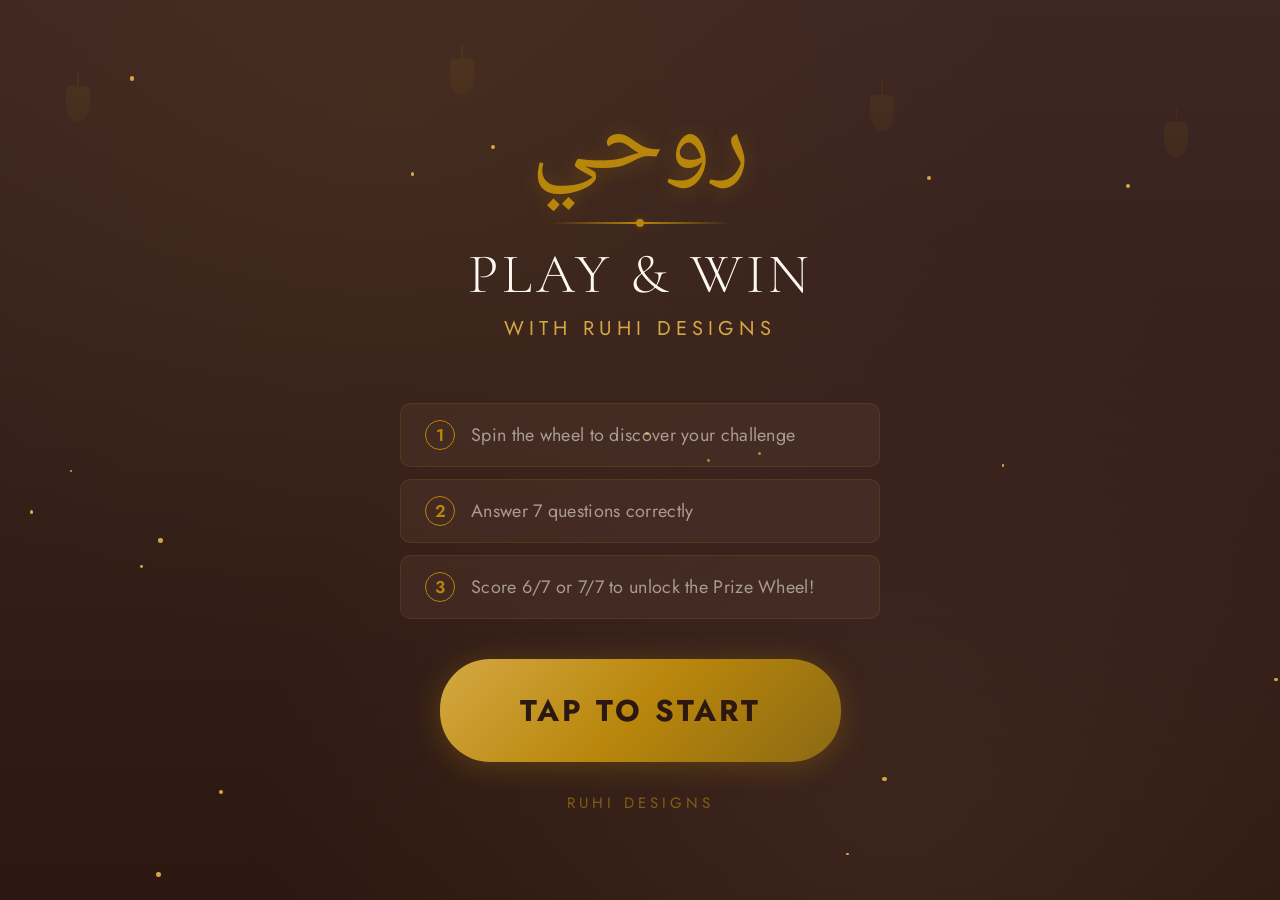
==== commit 91c45bf2: "Update ruhi-iftar-games.html" ====
--- a/ruhi-iftar-games.html
+++ b/ruhi-iftar-games.html
@@ -2,731 +2,1114 @@
 <html lang="en" dir="ltr">
 <head>
 <meta charset="UTF-8">
-<meta name="viewport" content="width=device-width, initial-scale=1.0">
-<title>Ruhi Iftar Games</title>
-<link href="https://fonts.googleapis.com/css2?family=Cormorant+Garamond:ital,wght@0,300;0,400;0,500;0,600;0,700;1,300;1,400&family=Jost:wght@300;400;500;600&family=Noto+Naskh+Arabic:wght@400;500;600;700&display=swap" rel="stylesheet">
+<meta name="viewport" content="width=device-width, initial-scale=1.0, maximum-scale=1.0, user-scalable=no">
+<title>Play & Win | Ruhi Designs</title>
+<link href="https://fonts.googleapis.com/css2?family=Cormorant+Garamond:ital,wght@0,300;0,400;0,500;0,600;0,700;1,300;1,400&family=Jost:wght@300;400;500;600;700&family=Noto+Naskh+Arabic:wght@400;500;600;700&display=swap" rel="stylesheet">
 <style>
 *,*::before,*::after{box-sizing:border-box;margin:0;padding:0}
 :root{
---gold:#B8860B;--gold-light:#D4A843;--brown-dark:#3E2723;--brown:#5D4037;
---cream:#FDF8F0;--text:#2C1810;--correct:#2E7D32;--wrong:#C62828;
-}
-html{font-size:18px}
+--bg:#3E2723;--bg2:#5D4037;--card:rgba(253,248,240,0.06);
+--card-border:rgba(253,248,240,0.1);--gold:#B8860B;--gold-light:#D4A843;
+--gold-dark:#8B6914;--cream:#FDF8F0;--cream-dark:#F5EDE0;
+--text:#FDF8F0;--text2:rgba(253,248,240,0.55);--text-dark:#2C1810;
+--correct:#2E7D32;--wrong:#C62828;
+}
+html{font-size:18px;overflow:hidden;height:100%}
 body{
-font-family:'Jost',sans-serif;background:var(--cream);color:var(--text);
-min-height:100vh;overflow-x:hidden;position:relative;
+font-family:'Jost',sans-serif;background:var(--bg);color:var(--text);
+height:100%;overflow:hidden;position:relative;
+touch-action:manipulation;overscroll-behavior:none;
+-webkit-user-select:none;user-select:none;-webkit-tap-highlight-color:transparent;
 }
 h1,h2,h3,h4{font-family:'Cormorant Garamond',serif;font-weight:600}
-.arabic{font-family:'Noto Naskh Arabic',serif}
-
-/* Background pattern */
+.arabic{font-family:'Noto Naskh Arabic','Cormorant Garamond',serif}
+
+/* Background */
 body::before{
 content:'';position:fixed;inset:0;z-index:0;pointer-events:none;
 background:
-  radial-gradient(circle at 20% 30%,rgba(184,134,11,.06) 0%,transparent 50%),
-  radial-gradient(circle at 80% 70%,rgba(93,64,55,.06) 0%,transparent 50%),
-  repeating-linear-gradient(45deg,transparent,transparent 40px,rgba(184,134,11,.015) 40px,rgba(184,134,11,.015) 80px);
-}
+ radial-gradient(ellipse at 30% 10%,rgba(184,134,11,0.07) 0%,transparent 50%),
+ radial-gradient(ellipse at 70% 90%,rgba(93,64,55,0.3) 0%,transparent 50%),
+ linear-gradient(180deg,#3E2723 0%,#2C1810 100%);
+}
+body::after{
+content:'';position:fixed;inset:0;z-index:0;pointer-events:none;opacity:.025;
+background-image:
+ repeating-linear-gradient(0deg,transparent,transparent 60px,rgba(184,134,11,.12) 60px,rgba(184,134,11,.12) 61px),
+ repeating-linear-gradient(90deg,transparent,transparent 60px,rgba(184,134,11,.12) 60px,rgba(184,134,11,.12) 61px);
+}
+
+/* Stars */
+.stars-bg{position:fixed;inset:0;pointer-events:none;z-index:0;overflow:hidden}
+.star{
+position:absolute;border-radius:50%;background:var(--gold-light);
+animation:twinkle var(--dur) ease-in-out infinite;animation-delay:var(--delay);
+}
+@keyframes twinkle{0%,100%{opacity:0;transform:scale(.5)}50%{opacity:var(--peak);transform:scale(1)}}
+
+/* Floating lanterns */
+.lantern-deco{
+position:fixed;z-index:0;pointer-events:none;opacity:.08;
+width:28px;display:flex;flex-direction:column;align-items:center;
+animation:lanternFloat var(--dur) ease-in-out infinite;animation-delay:var(--delay);
+}
+.lantern-deco .hook{width:1.5px;height:14px;background:var(--gold)}
+.lantern-deco .body{
+width:24px;height:36px;border-radius:5px 5px 50% 50%;
+background:linear-gradient(180deg,var(--gold),var(--gold-dark));
+position:relative;
+}
+.lantern-deco .body::after{
+content:'';position:absolute;top:7px;left:50%;transform:translateX(-50%);
+width:6px;height:12px;border-radius:50%;
+background:rgba(212,168,67,.5);filter:blur(3px);
+}
+@keyframes lanternFloat{0%,100%{transform:rotate(-2deg) translateY(0)}50%{transform:rotate(2deg) translateY(-8px)}}
 
 /* Screens */
 .screen{
-display:none;flex-direction:column;align-items:center;justify-content:center;
-min-height:100vh;padding:2rem;position:relative;z-index:1;
-animation:fadeIn .5s ease;
-}
-.screen.active{display:flex}
-@keyframes fadeIn{from{opacity:0;transform:translateY(20px)}to{opacity:1;transform:translateY(0)}}
-
-/* Welcome Screen */
-#welcome-screen .logo-container{text-align:center;margin-bottom:2rem}
-#welcome-screen .brand-arabic{
-font-size:5rem;color:var(--gold);text-shadow:0 2px 15px rgba(184,134,11,.3);
-animation:float 3s ease-in-out infinite;
-}
-@keyframes float{0%,100%{transform:translateY(0)}50%{transform:translateY(-12px)}}
-#welcome-screen h1{font-size:3.5rem;color:var(--brown-dark);margin:.5rem 0}
-#welcome-screen .subtitle{font-size:1.3rem;color:var(--brown);margin-bottom:2.5rem;letter-spacing:2px}
-
-/* Decorative border */
-.decorative-border{
-width:200px;height:3px;margin:1rem auto;
+position:fixed;inset:0;display:flex;flex-direction:column;
+align-items:center;justify-content:center;padding:1.5rem;
+z-index:1;opacity:0;pointer-events:none;
+transition:opacity .5s ease,transform .5s ease;
+transform:scale(.97);overflow-y:auto;
+}
+.screen.active{opacity:1;pointer-events:auto;z-index:2;transform:scale(1)}
+
+/* Decorative divider */
+.divider{
+width:180px;height:1.5px;margin:.8rem auto;position:relative;
 background:linear-gradient(90deg,transparent,var(--gold),transparent);
+}
+.divider::after{
+content:'';position:absolute;top:-3px;left:50%;transform:translateX(-50%);
+width:8px;height:8px;background:var(--gold);border-radius:50%;
+box-shadow:0 0 8px rgba(184,134,11,.4);
 }
 
 /* Buttons */
 .btn{
-font-family:'Jost',sans-serif;font-size:1.1rem;font-weight:500;
-padding:1rem 2.5rem;border:none;border-radius:12px;cursor:pointer;
-transition:all .3s ease;position:relative;overflow:hidden;
-touch-action:manipulation;-webkit-tap-highlight-color:transparent;
-}
-.btn::after{
-content:'';position:absolute;inset:0;
-background:linear-gradient(135deg,rgba(255,255,255,.2),transparent);
-opacity:0;transition:opacity .3s;
-}
-.btn:hover::after,.btn:active::after{opacity:1}
+font-family:'Jost',sans-serif;font-weight:600;border:none;border-radius:14px;
+cursor:pointer;transition:all .25s ease;position:relative;overflow:hidden;
+touch-action:manipulation;letter-spacing:.5px;
+}
+.btn:active{transform:scale(.96)!important}
 .btn-primary{
-background:linear-gradient(135deg,var(--gold),var(--gold-light));
-color:#fff;box-shadow:0 4px 20px rgba(184,134,11,.35);
-}
-.btn-primary:hover{transform:translateY(-2px);box-shadow:0 6px 28px rgba(184,134,11,.45)}
-.btn-primary:active{transform:translateY(0)}
+background:linear-gradient(135deg,var(--gold),var(--gold-dark));
+color:var(--cream);padding:1rem 2.5rem;font-size:1.1rem;
+box-shadow:0 4px 20px rgba(184,134,11,.25);
+}
+.btn-primary:hover{box-shadow:0 6px 28px rgba(184,134,11,.35);transform:translateY(-2px)}
 .btn-secondary{
-background:transparent;color:var(--gold);
-border:2px solid var(--gold);
-}
-.btn-secondary:hover{background:var(--gold);color:#fff}
-.btn-large{padding:1.3rem 3.5rem;font-size:1.4rem;border-radius:16px}
-
-/* Game Selection */
-.games-grid{
-display:grid;grid-template-columns:repeat(auto-fit,minmax(280px,1fr));
-gap:1.5rem;width:100%;max-width:1000px;margin:2rem 0;
-}
-.game-card{
-background:#fff;border-radius:20px;padding:2rem;text-align:center;
-cursor:pointer;transition:all .3s ease;
-border:2px solid transparent;
-box-shadow:0 4px 20px rgba(0,0,0,.06);
-}
-.game-card:hover{
-transform:translateY(-6px);border-color:var(--gold);
-box-shadow:0 8px 35px rgba(184,134,11,.15);
-}
-.game-card .icon{font-size:3rem;margin-bottom:1rem}
-.game-card h3{font-size:1.5rem;color:var(--brown-dark);margin-bottom:.5rem}
-.game-card p{color:var(--brown);font-size:.9rem;line-height:1.5}
-
-/* Level Selection */
-.levels-grid{
-display:grid;grid-template-columns:repeat(5,1fr);gap:1rem;
-max-width:600px;margin:2rem 0;
-}
-.level-btn{
-width:80px;height:80px;border-radius:50%;font-size:1.8rem;font-weight:600;
-background:#fff;color:var(--brown-dark);border:3px solid var(--gold-light);
-cursor:pointer;transition:all .3s;display:flex;align-items:center;justify-content:center;
+background:transparent;color:var(--gold-light);padding:.9rem 2rem;font-size:1rem;
+border:1.5px solid rgba(184,134,11,.5);
+}
+.btn-secondary:hover{background:rgba(184,134,11,.15);color:var(--gold-light)}
+.btn-large{padding:1.4rem 3.5rem;font-size:1.5rem;border-radius:16px}
+.btn-start{
+padding:1.5rem 4rem;font-size:1.5rem;border-radius:50px;
+background:linear-gradient(135deg,var(--gold-light),var(--gold),var(--gold-dark));
+color:#2C1810;font-weight:700;letter-spacing:3px;text-transform:uppercase;
+box-shadow:0 4px 30px rgba(184,134,11,.3);
+animation:btnGlow 3s ease-in-out infinite;
+}
+@keyframes btnGlow{0%,100%{box-shadow:0 4px 30px rgba(184,134,11,.3)}50%{box-shadow:0 6px 45px rgba(184,134,11,.45)}}
+.btn-spin{
+padding:1.3rem 3rem;font-size:1.3rem;border-radius:50px;
+background:linear-gradient(135deg,var(--gold-light),var(--gold));
+color:#2C1810;font-weight:700;letter-spacing:1px;
+box-shadow:0 4px 20px rgba(184,134,11,.3);
+}
+
+/* ===== WELCOME ===== */
+#screen-welcome .brand-arabic{
+font-size:5rem;color:var(--gold);
+text-shadow:0 2px 20px rgba(184,134,11,.3);
+animation:floatBrand 4s ease-in-out infinite;line-height:1.2;
+}
+@keyframes floatBrand{0%,100%{transform:translateY(0)}50%{transform:translateY(-10px)}}
+#screen-welcome h1{
+font-size:2.8rem;color:var(--cream);margin:.3rem 0;letter-spacing:4px;
+text-transform:uppercase;font-weight:300;
+}
+#screen-welcome .subtitle{
+font-size:1rem;color:var(--gold-light);letter-spacing:5px;text-transform:uppercase;
+margin-bottom:1.5rem;font-weight:400;
+}
+.instructions{
+display:flex;flex-direction:column;gap:.6rem;margin:1.5rem 0 2rem;
+max-width:480px;width:100%;
+}
+.inst-step{
+display:flex;align-items:center;gap:.8rem;
+background:rgba(93,64,55,0.3);border:1px solid rgba(184,134,11,.15);
+border-radius:10px;padding:.8rem 1.2rem;
+}
+.inst-num{
+width:30px;height:30px;border-radius:50%;
+background:transparent;border:1.5px solid var(--gold);
+color:var(--gold);display:flex;align-items:center;justify-content:center;
+font-weight:600;font-size:.85rem;flex-shrink:0;
+}
+.inst-text{font-size:.9rem;color:var(--text2);letter-spacing:.3px}
+
+/* ===== WHEEL SCREENS ===== */
+.wheel-wrapper{position:relative;margin:1.5rem 0}
+.wheel-pointer{
+position:absolute;top:-8px;left:50%;transform:translateX(-50%);
+width:0;height:0;border-left:14px solid transparent;border-right:14px solid transparent;
+border-top:26px solid var(--gold-light);z-index:5;
+filter:drop-shadow(0 2px 6px rgba(184,134,11,.4));
+}
+canvas{display:block;border-radius:50%}
+
+/* ===== GAME REVEAL ===== */
+.reveal-icon{font-size:3.5rem;margin-bottom:1rem;animation:revealPop .6s ease}
+.reveal-title{font-size:2.5rem;color:var(--gold);margin:.5rem 0;animation:revealPop .6s ease .1s both}
+.reveal-desc{color:var(--text2);font-size:1rem;margin-bottom:2rem;animation:revealPop .6s ease .2s both}
+@keyframes revealPop{from{opacity:0;transform:scale(.5) translateY(20px)}to{opacity:1;transform:scale(1) translateY(0)}}
+
+/* ===== QUESTION SCREEN ===== */
+.question-container{width:100%;max-width:800px}
+.game-header{
+display:flex;justify-content:space-between;align-items:center;margin-bottom:1rem;
+}
+.game-name{
+font-size:.85rem;color:var(--gold-light);font-weight:500;
+letter-spacing:1.5px;text-transform:uppercase;
+}
+.score-badge{
+font-size:1.1rem;font-weight:600;color:var(--gold);
+background:rgba(184,134,11,.1);border:1px solid rgba(184,134,11,.25);
+padding:.4rem 1.2rem;border-radius:20px;
+}
+.score-badge.pop{animation:scorePop .4s ease}
+@keyframes scorePop{50%{transform:scale(1.25)}}
+
+/* Progress dots */
+.progress-dots{display:flex;gap:.6rem;justify-content:center;margin-bottom:1.2rem}
+.pdot{
+width:34px;height:34px;border-radius:50%;
+background:rgba(93,64,55,.3);border:1.5px solid rgba(253,248,240,.12);
+display:flex;align-items:center;justify-content:center;
+font-size:.75rem;font-weight:600;color:var(--text2);
+transition:all .3s ease;
+}
+.pdot.current{border-color:var(--gold);color:var(--gold)}
+.pdot.correct-dot{background:var(--correct);border-color:var(--correct);color:var(--cream)}
+.pdot.wrong-dot{background:var(--wrong);border-color:var(--wrong);color:var(--cream)}
+
+/* Timer */
+.timer-bar-wrap{width:100%;height:6px;background:rgba(253,248,240,.08);border-radius:10px;margin-bottom:.5rem;overflow:hidden}
+.timer-bar-fill{height:100%;border-radius:10px;transition:width .1s linear;background:linear-gradient(90deg,var(--wrong),var(--gold),var(--correct))}
+.timer-num{text-align:center;font-size:1.6rem;font-weight:700;color:var(--gold);font-family:'Cormorant Garamond',serif;margin-bottom:.5rem}
+.timer-num.urgent{color:var(--wrong);animation:pulse .5s ease infinite}
+@keyframes pulse{0%,100%{opacity:1}50%{opacity:.4}}
+
+/* Question card */
+.question-card{
+background:rgba(93,64,55,.2);border:1px solid rgba(184,134,11,.12);
+border-radius:16px;padding:1.8rem;margin-bottom:1.5rem;
+text-align:center;
+}
+.question-text{
+font-size:1.4rem;font-weight:500;line-height:1.6;color:var(--cream);
 font-family:'Cormorant Garamond',serif;
 }
-.level-btn:hover{
-background:var(--gold);color:#fff;transform:scale(1.1);
-box-shadow:0 4px 20px rgba(184,134,11,.4);
-}
-
-/* Question Screen */
-.question-container{
-width:100%;max-width:800px;
-}
-.game-header{
-display:flex;justify-content:space-between;align-items:center;
-margin-bottom:1.5rem;flex-wrap:wrap;gap:1rem;
-}
-.score-display{
-font-size:1.3rem;font-weight:600;color:var(--gold);
-background:#fff;padding:.6rem 1.5rem;border-radius:30px;
-box-shadow:0 2px 10px rgba(0,0,0,.06);
-}
-.score-display.animate{animation:scorePop .4s ease}
-@keyframes scorePop{0%{transform:scale(1)}50%{transform:scale(1.2)}100%{transform:scale(1)}}
-
-.progress-bar-container{
-width:100%;height:8px;background:#e0d5c7;border-radius:10px;
-margin-bottom:2rem;overflow:hidden;
-}
-.progress-bar{
-height:100%;background:linear-gradient(90deg,var(--gold),var(--gold-light));
-border-radius:10px;transition:width .5s ease;
-}
-
-.question-number{font-size:.95rem;color:var(--brown);margin-bottom:.8rem}
-.question-text{
-font-size:1.6rem;font-weight:600;color:var(--brown-dark);
-line-height:1.5;margin-bottom:2rem;text-align:center;
-font-family:'Cormorant Garamond',serif;
-background:#fff;padding:2rem;border-radius:20px;
-box-shadow:0 4px 20px rgba(0,0,0,.05);
-}
 .question-text .arabic-text{
-display:block;font-size:2rem;margin:.8rem 0;
+display:block;font-size:1.9rem;margin:.6rem 0;
 color:var(--gold);line-height:1.8;
-}
-
-.options-grid{display:grid;grid-template-columns:1fr 1fr;gap:1rem}
+font-family:'Noto Naskh Arabic',serif;direction:rtl;
+}
+
+/* Options */
+.options-grid{display:grid;grid-template-columns:1fr 1fr;gap:.8rem}
 @media(max-width:600px){.options-grid{grid-template-columns:1fr}}
 .option-btn{
-background:#fff;border:2px solid #e0d5c7;border-radius:16px;
-padding:1.2rem 1.5rem;font-size:1.1rem;text-align:center;
-cursor:pointer;transition:all .3s;font-family:'Jost',sans-serif;
-color:var(--text);position:relative;overflow:hidden;
-}
-.option-btn:hover:not(.disabled){
-border-color:var(--gold);background:rgba(184,134,11,.05);
-transform:translateY(-2px);
-}
-.option-btn.correct{
-background:var(--correct)!important;color:#fff!important;
-border-color:var(--correct)!important;animation:correctPulse .5s ease;
-}
-.option-btn.wrong{
-background:var(--wrong)!important;color:#fff!important;
-border-color:var(--wrong)!important;animation:shake .5s ease;
-}
-.option-btn.disabled{pointer-events:none;opacity:.7}
-.option-btn.show-correct{
-border-color:var(--correct)!important;background:rgba(46,125,50,.1)!important;
-}
-@keyframes correctPulse{0%{transform:scale(1)}50%{transform:scale(1.03)}100%{transform:scale(1)}}
-@keyframes shake{0%,100%{transform:translateX(0)}20%,60%{transform:translateX(-8px)}40%,80%{transform:translateX(8px)}}
-
-.explanation{
-margin-top:1.5rem;padding:1.2rem;background:rgba(184,134,11,.08);
-border-radius:12px;border-left:4px solid var(--gold);
-font-size:.95rem;color:var(--brown);line-height:1.6;
-animation:fadeIn .3s ease;
-}
-.next-btn-container{text-align:center;margin-top:1.5rem}
-
-/* Timer */
-.timer-bar{
-width:100%;height:10px;background:#e0d5c7;border-radius:10px;
-margin-bottom:1.5rem;overflow:hidden;
-}
-.timer-fill{
-height:100%;background:linear-gradient(90deg,var(--wrong),var(--gold),var(--correct));
-border-radius:10px;transition:width .1s linear;
-}
-.timer-text{
+background:rgba(93,64,55,.25);border:1.5px solid rgba(253,248,240,.1);border-radius:12px;
+padding:1.1rem 1.3rem;font-size:1.05rem;text-align:center;
+cursor:pointer;transition:all .25s;font-family:'Jost',sans-serif;
+color:var(--cream);position:relative;min-height:60px;
+display:flex;align-items:center;justify-content:center;
+}
+.option-btn:hover:not(.locked){border-color:rgba(184,134,11,.4);background:rgba(184,134,11,.1)}
+.option-btn:active:not(.locked){transform:scale(.97)}
+.option-btn.correct-opt{background:var(--correct)!important;border-color:var(--correct)!important;color:var(--cream)!important;animation:correctBounce .5s ease}
+.option-btn.wrong-opt{background:var(--wrong)!important;border-color:var(--wrong)!important;color:var(--cream)!important;animation:shake .5s ease}
+.option-btn.show-correct{border-color:var(--correct)!important;background:rgba(46,125,50,.15)!important}
+.option-btn.locked{pointer-events:none;opacity:.65}
+.option-btn .arabic{direction:rtl}
+@keyframes correctBounce{0%{transform:scale(1)}40%{transform:scale(1.04)}100%{transform:scale(1)}}
+@keyframes shake{0%,100%{transform:translateX(0)}20%,60%{transform:translateX(-6px)}40%,80%{transform:translateX(6px)}}
+
+/* Explanation */
+.explanation-box{
+margin-top:1rem;padding:1rem 1.2rem;border-radius:10px;
+background:rgba(184,134,11,.06);border-left:3px solid var(--gold);
+font-size:.9rem;color:var(--text2);line-height:1.6;
+animation:fadeUp .3s ease;
+}
+@keyframes fadeUp{from{opacity:0;transform:translateY(10px)}to{opacity:1;transform:translateY(0)}}
+.next-btn-wrap{text-align:center;margin-top:1rem}
+
+/* ===== RESULTS ===== */
+.results-container{text-align:center;max-width:500px}
+.score-circle{
+width:150px;height:150px;border-radius:50%;margin:0 auto 1.5rem;
+display:flex;flex-direction:column;align-items:center;justify-content:center;
+background:rgba(93,64,55,.25);border:2px solid var(--gold);
+box-shadow:0 4px 30px rgba(184,134,11,.15);
+animation:scoreReveal .8s ease;
+}
+.score-circle .num{font-size:3.2rem;font-weight:700;color:var(--gold);font-family:'Cormorant Garamond',serif;line-height:1}
+.score-circle .of{font-size:1.1rem;color:var(--text2)}
+@keyframes scoreReveal{from{transform:scale(0) rotate(-180deg);opacity:0}to{transform:scale(1) rotate(0);opacity:1}}
+.results-msg{font-size:1.7rem;color:var(--cream);margin:.5rem 0}
+.results-sub{font-size:1rem;color:var(--text2);margin-bottom:1.5rem}
+.unlock-badge{
+display:inline-block;padding:.7rem 1.8rem;border-radius:30px;
+background:rgba(46,125,50,.1);
+border:1.5px solid var(--correct);color:var(--correct);
+font-weight:600;font-size:1rem;letter-spacing:1.5px;
+margin-bottom:1.5rem;animation:unlockPulse 2s ease infinite;
+}
+@keyframes unlockPulse{0%,100%{box-shadow:0 0 15px rgba(46,125,50,.15)}50%{box-shadow:0 0 25px rgba(46,125,50,.25)}}
+.results-btns{display:flex;gap:1rem;justify-content:center;flex-wrap:wrap;margin-top:1rem}
+
+/* ===== REDEMPTION ===== */
+.redemption-container{text-align:center;max-width:500px}
+.prize-display{
+font-size:3.5rem;margin-bottom:1rem;
+animation:prizeReveal 1s ease;
+}
+@keyframes prizeReveal{from{transform:scale(0) rotate(-10deg);opacity:0}60%{transform:scale(1.1) rotate(2deg)}to{transform:scale(1) rotate(0);opacity:1}}
+.prize-title{font-size:2.2rem;color:var(--gold);margin:.5rem 0}
+.prize-sub{font-size:1rem;color:var(--text2);margin-bottom:1.5rem}
+.claim-card{
+background:rgba(93,64,55,.25);border:1.5px solid rgba(184,134,11,.3);border-radius:16px;
+padding:1.5rem 2rem;margin:1.5rem 0;
+}
+.claim-label{font-size:.9rem;color:var(--text2);margin-bottom:.5rem}
+.claim-code{
 font-size:2rem;font-weight:700;color:var(--gold);
-text-align:center;margin-bottom:.5rem;
-font-family:'Cormorant Garamond',serif;
-}
-.timer-text.urgent{color:var(--wrong);animation:pulse .5s ease infinite}
-@keyframes pulse{0%,100%{opacity:1}50%{opacity:.5}}
-
-/* Results Screen */
-.results-container{text-align:center;max-width:600px}
-.results-score{
-font-size:5rem;font-weight:700;color:var(--gold);
-font-family:'Cormorant Garamond',serif;
-animation:scoreReveal 1s ease;
-}
-@keyframes scoreReveal{from{transform:scale(0);opacity:0}to{transform:scale(1);opacity:1}}
-.results-message{font-size:1.5rem;color:var(--brown-dark);margin:1rem 0 .5rem}
-.results-subtitle{font-size:1.1rem;color:var(--brown);margin-bottom:2rem}
-.results-buttons{display:flex;gap:1rem;justify-content:center;flex-wrap:wrap}
-
-/* Sparkle particles */
-.sparkle{
-position:fixed;pointer-events:none;z-index:999;
-width:8px;height:8px;border-radius:50%;
-}
-@keyframes sparkleAnim{
-0%{opacity:1;transform:translate(0,0) scale(1)}
-100%{opacity:0;transform:translate(var(--tx),var(--ty)) scale(0)}
-}
+letter-spacing:5px;font-family:'Jost',sans-serif;margin:.5rem 0;
+}
+.claim-time{font-size:.85rem;color:var(--text2)}
+.claim-instruction{
+font-size:.95rem;color:var(--cream);margin-top:1rem;
+padding:.8rem;background:rgba(184,134,11,.08);border-radius:8px;
+}
+
+/* ===== ATTRACT/IDLE OVERLAY ===== */
+#attract-overlay{
+position:fixed;inset:0;z-index:100;
+background:rgba(44,24,16,.93);
+display:none;flex-direction:column;align-items:center;justify-content:center;
+cursor:pointer;
+}
+#attract-overlay.visible{display:flex}
+#attract-overlay .attract-text{
+font-size:2.3rem;color:var(--gold);font-family:'Cormorant Garamond',serif;
+font-weight:600;animation:attractPulse 2.5s ease-in-out infinite;
+}
+#attract-overlay .attract-sub{font-size:1.2rem;color:var(--text2);margin-top:.5rem}
+@keyframes attractPulse{0%,100%{opacity:.6;transform:scale(1)}50%{opacity:1;transform:scale(1.05)}}
+
+/* Footer brand */
+.footer-brand{
+margin-top:1.5rem;font-size:.75rem;color:var(--text2);letter-spacing:4px;
+text-transform:uppercase;font-weight:400;
+}
+.footer-brand a{color:rgba(184,134,11,.6);text-decoration:none;transition:color .3s}
+.footer-brand a:hover{color:var(--gold)}
 
 /* Confetti */
-.confetti-piece{
-position:fixed;top:-10px;z-index:998;pointer-events:none;
-width:10px;height:20px;border-radius:2px;
-}
-@keyframes confettiFall{
-0%{transform:translateY(0) rotateZ(0deg);opacity:1}
-100%{transform:translateY(100vh) rotateZ(720deg);opacity:0}
-}
-
-/* Crescent Moon decorative element */
-.crescent{
-position:fixed;top:30px;right:40px;font-size:3rem;color:var(--gold);
-opacity:.15;z-index:0;
-}
-.crescent::after{content:'\\2602'}
-
-/* Stars decoration */
-.stars{position:fixed;inset:0;pointer-events:none;z-index:0;overflow:hidden}
-.star{
-position:absolute;width:4px;height:4px;background:var(--gold);
-border-radius:50%;opacity:0;animation:twinkle 3s ease-in-out infinite;
-}
-@keyframes twinkle{0%,100%{opacity:0}50%{opacity:.3}}
-
-/* Footer link */
-.footer-link{
-margin-top:2rem;font-size:.9rem;
-}
-.footer-link a{
-color:var(--gold);text-decoration:none;
-border-bottom:1px solid transparent;transition:border-color .3s;
-}
-.footer-link a:hover{border-bottom-color:var(--gold)}
-
-/* Lantern decoration */
-.lantern{
-position:fixed;z-index:0;opacity:.08;font-size:4rem;color:var(--gold);
-animation:lanternSwing 4s ease-in-out infinite;
-}
-.lantern:nth-child(1){top:10%;left:5%;animation-delay:0s}
-.lantern:nth-child(2){top:20%;right:8%;animation-delay:1s}
-.lantern:nth-child(3){bottom:15%;left:10%;animation-delay:2s}
-@keyframes lanternSwing{0%,100%{transform:rotate(-5deg)}50%{transform:rotate(5deg)}}
+.confetti{position:fixed;top:-10px;z-index:99;pointer-events:none;border-radius:1px}
+@keyframes confettiFall{0%{transform:translateY(0) rotateZ(0);opacity:.8}100%{transform:translateY(100vh) rotateZ(720deg);opacity:0}}
+
+/* Sparkle */
+.sparkle{position:fixed;pointer-events:none;z-index:99;border-radius:50%}
+@keyframes sparkleOut{0%{opacity:1;transform:translate(0,0) scale(1)}100%{opacity:0;transform:translate(var(--tx),var(--ty)) scale(0)}}
 
 /* Responsive */
 @media(max-width:768px){
-html{font-size:16px}
-#welcome-screen .brand-arabic{font-size:3.5rem}
-#welcome-screen h1{font-size:2.5rem}
-.games-grid{grid-template-columns:1fr}
-.levels-grid{grid-template-columns:repeat(5,1fr);gap:.8rem}
-.level-btn{width:60px;height:60px;font-size:1.4rem}
-.question-text{font-size:1.3rem;padding:1.5rem}
+ html{font-size:16px}
+ #screen-welcome .brand-arabic{font-size:3.8rem}
+ #screen-welcome h1{font-size:2.3rem}
+ .reveal-title{font-size:2.2rem}
+ .question-text{font-size:1.25rem}
+ .score-circle{width:130px;height:130px}
+ .score-circle .num{font-size:2.8rem}
 }
 @media(min-width:1200px){
-html{font-size:20px}
-.question-text{font-size:1.8rem}
-}
-
-/* Glow effect */
-.glow{
-box-shadow:0 0 30px rgba(184,134,11,.4),0 0 60px rgba(184,134,11,.2)!important;
+ html{font-size:20px}
+ .question-text{font-size:1.6rem}
 }
 </style>
 </head>
 <body>
 
-<!-- Decorative elements -->
-<div class="stars" id="stars"></div>
-<div class="lantern">&#9776;</div>
-<div class="lantern">&#9776;</div>
-<div class="lantern">&#9776;</div>
-
-<!-- WELCOME SCREEN -->
-<div class="screen active" id="welcome-screen">
-<div class="logo-container">
+<!-- Background decorations -->
+<div class="stars-bg" id="stars-bg"></div>
+<div class="lantern-deco" style="top:8%;left:5%;--dur:5s;--delay:0s"><div class="hook"></div><div class="body"></div></div>
+<div class="lantern-deco" style="top:12%;right:7%;--dur:6s;--delay:1.5s"><div class="hook"></div><div class="body"></div></div>
+<div class="lantern-deco" style="top:5%;left:35%;--dur:5.5s;--delay:.8s"><div class="hook"></div><div class="body"></div></div>
+<div class="lantern-deco" style="top:9%;right:30%;--dur:4.5s;--delay:2s"><div class="hook"></div><div class="body"></div></div>
+
+<!-- ATTRACT OVERLAY -->
+<div id="attract-overlay" onclick="dismissAttract()">
+<div class="attract-text">Tap Anywhere to Play!</div>
+<div class="attract-sub">Play & Win with Ruhi Designs</div>
+</div>
+
+<!-- SCREEN: WELCOME -->
+<div class="screen active" id="screen-welcome">
+<div style="text-align:center">
 <div class="brand-arabic arabic">&#1585;&#1608;&#1581;&#1610;</div>
-<div class="decorative-border"></div>
-<h1>Iftar Games</h1>
-<p class="subtitle">Test Your Islamic Knowledge</p>
-</div>
-<button class="btn btn-primary btn-large" onclick="showScreen('menu-screen')">Start Playing</button>
-<div class="footer-link"><a href="index.html">Back to Ruhi Designs</a></div>
-</div>
-
-<!-- MENU SCREEN -->
-<div class="screen" id="menu-screen">
-<h2 style="font-size:2.5rem;color:var(--brown-dark);margin-bottom:.5rem">Choose a Game</h2>
-<div class="decorative-border"></div>
-<div class="games-grid">
-<div class="game-card" onclick="selectGame('trivia')">
-<div class="icon">&#9733;</div>
-<h3>Islamic Trivia</h3>
-<p>General knowledge across all Islamic topics. Pick your difficulty!</p>
-</div>
-<div class="game-card" onclick="selectGame('arabic')">
-<div class="icon">&#1576;&#1575;</div>
-<h3>Guess the Arabic Word</h3>
-<p>Can you match the Arabic word to its English meaning?</p>
-</div>
-<div class="game-card" onclick="selectGame('ayah')">
-<div class="icon">&#9775;</div>
-<h3>Complete the Ayah</h3>
-<p>Fill in the missing part of the Quranic verse.</p>
-</div>
-<div class="game-card" onclick="selectGame('history')">
-<div class="icon">&#9203;</div>
-<h3>Islamic History Quiz</h3>
-<p>Journey through Islamic history, prophets, and key events.</p>
-</div>
-<div class="game-card" onclick="selectGame('rapid')">
-<div class="icon">&#9889;</div>
-<h3>Rapid Fire Round</h3>
-<p>Quick questions, 15 seconds each. How many can you get?</p>
-</div>
-</div>
-<button class="btn btn-secondary" onclick="showScreen('welcome-screen')">Back</button>
-</div>
-
-<!-- LEVEL SCREEN -->
-<div class="screen" id="level-screen">
-<h2 style="font-size:2.2rem;color:var(--brown-dark)" id="level-title">Pick a Level</h2>
-<div class="decorative-border"></div>
-<p style="color:var(--brown);margin:1rem 0;font-size:1.1rem">Each number reveals a different set of questions!</p>
-<div class="levels-grid" id="levels-container"></div>
-<button class="btn btn-secondary" style="margin-top:1rem" onclick="showScreen('menu-screen')">Back to Games</button>
-</div>
-
-<!-- QUESTION SCREEN -->
-<div class="screen" id="question-screen" style="justify-content:flex-start;padding-top:2rem">
+<div class="divider"></div>
+<h1>Play & Win</h1>
+<p class="subtitle">with Ruhi Designs</p>
+</div>
+<div class="instructions">
+<div class="inst-step"><span class="inst-num">1</span><span class="inst-text">Spin the wheel to discover your challenge</span></div>
+<div class="inst-step"><span class="inst-num">2</span><span class="inst-text">Answer 7 questions correctly</span></div>
+<div class="inst-step"><span class="inst-num">3</span><span class="inst-text">Score 6/7 or 7/7 to unlock the Prize Wheel!</span></div>
+</div>
+<button class="btn btn-start" onclick="startExperience()">TAP TO START</button>
+<div class="footer-brand"><a href="index.html">ruhi designs</a></div>
+</div>
+
+<!-- SCREEN: GAME WHEEL -->
+<div class="screen" id="screen-game-wheel">
+<h2 style="font-size:2rem;color:var(--cream);letter-spacing:2px;margin-bottom:.5rem">Spin to Choose Your Challenge!</h2>
+<div class="divider"></div>
+<div class="wheel-wrapper">
+<div class="wheel-pointer"></div>
+<canvas id="game-wheel-canvas"></canvas>
+</div>
+<button class="btn btn-spin" id="btn-spin-game" onclick="spinGameWheel()">SPIN!</button>
+</div>
+
+<!-- SCREEN: GAME REVEAL -->
+<div class="screen" id="screen-reveal">
+<div class="reveal-icon" id="reveal-icon"></div>
+<h2 style="color:var(--text2);font-size:1.3rem;margin-bottom:.3rem">Your Challenge Is...</h2>
+<div class="reveal-title" id="reveal-title"></div>
+<p class="reveal-desc" id="reveal-desc"></p>
+<button class="btn btn-primary btn-large" onclick="beginQuestions()">Let's Go!</button>
+</div>
+
+<!-- SCREEN: QUESTIONS -->
+<div class="screen" id="screen-question" style="justify-content:flex-start;padding-top:1.5rem">
 <div class="question-container">
 <div class="game-header">
-<span class="score-display" id="score-display">Score: 0</span>
-<span class="question-number" id="question-number">Question 1/10</span>
-</div>
-<div class="timer-bar" id="timer-bar" style="display:none">
-<div class="timer-fill" id="timer-fill"></div>
-</div>
-<div class="timer-text" id="timer-text" style="display:none">15</div>
-<div class="progress-bar-container"><div class="progress-bar" id="progress-bar"></div></div>
-<div class="question-text" id="question-text"></div>
+<div class="game-name" id="game-name-label"></div>
+<div class="score-badge" id="score-badge">0 / 7</div>
+</div>
+<div class="progress-dots" id="progress-dots"></div>
+<div id="timer-section" style="display:none">
+<div class="timer-num" id="timer-num">12</div>
+<div class="timer-bar-wrap"><div class="timer-bar-fill" id="timer-bar-fill"></div></div>
+</div>
+<div class="question-card"><div class="question-text" id="question-text"></div></div>
 <div class="options-grid" id="options-grid"></div>
-<div id="explanation-container"></div>
-<div class="next-btn-container" id="next-btn-container" style="display:none">
+<div class="explanation-box" id="explanation-box" style="display:none"></div>
+<div class="next-btn-wrap" id="next-btn-wrap" style="display:none">
 <button class="btn btn-primary" onclick="nextQuestion()">Next Question</button>
 </div>
 </div>
 </div>
 
-<!-- RESULTS SCREEN -->
-<div class="screen" id="results-screen">
+<!-- SCREEN: RESULTS -->
+<div class="screen" id="screen-results">
 <div class="results-container">
-<div class="results-score" id="results-score">0/10</div>
-<h2 class="results-message" id="results-message"></h2>
-<p class="results-subtitle" id="results-subtitle"></p>
-<div class="decorative-border"></div>
-<div class="results-buttons">
-<button class="btn btn-primary" onclick="replayGame()">Play Again</button>
-<button class="btn btn-secondary" onclick="showScreen('menu-screen')">Choose Another Game</button>
-</div>
-</div>
-<div class="footer-link"><a href="index.html">Back to Ruhi Designs</a></div>
+<div class="score-circle"><span class="num" id="res-score-num">0</span><span class="of">/ 7</span></div>
+<h2 class="results-msg" id="res-msg"></h2>
+<p class="results-sub" id="res-sub"></p>
+<div class="divider"></div>
+<div id="section-unlock" style="display:none">
+<div class="unlock-badge">PRIZE WHEEL UNLOCKED!</div><br>
+<button class="btn btn-primary btn-large" onclick="showPrizeWheel()">Spin the Prize Wheel!</button>
+</div>
+<div id="section-tryagain" style="display:none">
+<div class="results-btns">
+<button class="btn btn-primary" onclick="restartFull()">Try Again</button>
+<button class="btn btn-secondary" onclick="restartFull()">Back to Start</button>
+</div>
+</div>
+</div>
+</div>
+
+<!-- SCREEN: PRIZE WHEEL -->
+<div class="screen" id="screen-prize-wheel">
+<h2 style="font-size:2rem;color:var(--cream);letter-spacing:2px;margin-bottom:.5rem">Spin for Your Prize!</h2>
+<div class="divider"></div>
+<div class="wheel-wrapper">
+<div class="wheel-pointer"></div>
+<canvas id="prize-wheel-canvas"></canvas>
+</div>
+<button class="btn btn-spin" id="btn-spin-prize" onclick="spinPrizeWheel()">SPIN!</button>
+</div>
+
+<!-- SCREEN: REDEMPTION -->
+<div class="screen" id="screen-redemption">
+<div class="redemption-container">
+<div class="prize-display" id="prize-display-icon"></div>
+<h1 class="prize-title" id="prize-title-text"></h1>
+<p class="prize-sub" id="prize-sub-text"></p>
+<div class="divider"></div>
+<div class="claim-card" id="claim-card" style="display:none">
+<div class="claim-label">Your Claim Code</div>
+<div class="claim-code" id="claim-code"></div>
+<div class="claim-time" id="claim-time"></div>
+<div class="claim-instruction">Show this screen at the Ruhi Designs stall to claim your prize!</div>
+</div>
+<div style="margin-top:1.5rem">
+<button class="btn btn-primary" onclick="restartFull()">Play Again</button>
+</div>
+<div class="footer-brand"><a href="index.html">ruhi designs</a></div>
+</div>
 </div>
 
 <script>
-// ===== STATE =====
-let currentGame='';
-let currentLevel=1;
-let currentQuestionIndex=0;
-let score=0;
-let questions=[];
-let timerInterval=null;
-let timeLeft=15;
-let answered=false;
-
-// ===== NAVIGATION =====
+// ===================== CONFIGURATION =====================
+const QUESTIONS_PER_ROUND = 7;
+const WIN_THRESHOLD = 6;
+const RAPID_TIME = 12;
+const IDLE_TIMEOUT = 90000;
+
+const GAME_CATEGORIES = [
+ {id:'trivia',name:'Islamic Trivia',icon:'\u2733',color:'#5D4037',desc:'Test your deep Islamic knowledge'},
+ {id:'arabic',name:'Guess the Arabic Word',icon:'\u0628\u0627',color:'#6D4C41',desc:'Match the Arabic word to its meaning'},
+ {id:'ayah',name:'Complete the Ayah',icon:'\u2635',color:'#4E342E',desc:'Fill in the missing part of the verse'},
+ {id:'history',name:'Islamic History',icon:'\u231A',color:'#795548',desc:'Journey through Islamic civilization'},
+ {id:'rapid',name:'Rapid Fire',icon:'\u26A1',color:'#8D6E63',desc:'Quick answers, 12 seconds each!'},
+];
+
+const PRIZES = [
+ {name:'Free Tote Bag!',prob:.05,color:'#B8860B',icon:'\uD83D\uDCBC'},
+ {name:'Coaster',prob:.10,color:'#6D4C41',icon:'\u2615'},
+ {name:'Bookmark',prob:.10,color:'#795548',icon:'\uD83D\uDD16'},
+ {name:'$5 Off',prob:.15,color:'#5D4037',icon:'\uD83C\uDF89'},
+ {name:'$2 Off',prob:.25,color:'#8D6E63',icon:'\u2B50'},
+ {name:'Better Luck Next Time',prob:.35,color:'#4E342E',icon:'\uD83D\uDE0A'},
+];
+
+// ===================== STATE =====================
+let state = {
+ game:null, qIndex:0, score:0, questions:[], answered:false,
+ timerInterval:null, timeLeft:0, dotStates:[], wheelSpinning:false,
+};
+let idleTimer = null;
+const recentQs = {};
+
+// ===================== AUDIO =====================
+let audioCtx = null;
+function getAudioCtx(){
+ if(!audioCtx) audioCtx = new (window.AudioContext||window.webkitAudioContext)();
+ return audioCtx;
+}
+function playTone(freq,dur,type='sine',vol=.15){
+ try{
+  const ctx=getAudioCtx();const o=ctx.createOscillator();const g=ctx.createGain();
+  o.connect(g);g.connect(ctx.destination);o.type=type;o.frequency.value=freq;
+  g.gain.value=vol;o.start();
+  g.gain.exponentialRampToValueAtTime(.001,ctx.currentTime+dur);
+  o.stop(ctx.currentTime+dur);
+ }catch(e){}
+}
+function sfxCorrect(){playTone(523,.08);setTimeout(()=>playTone(659,.08),80);setTimeout(()=>playTone(784,.15),160)}
+function sfxWrong(){playTone(200,.25,'sawtooth',.1)}
+function sfxTick(){playTone(900,.03,'sine',.08)}
+function sfxWin(){[523,659,784,1047].forEach((f,i)=>setTimeout(()=>playTone(f,.2),i*120))}
+
+// ===================== IDLE / ATTRACT =====================
+function resetIdle(){
+ clearTimeout(idleTimer);
+ idleTimer = setTimeout(showAttract, IDLE_TIMEOUT);
+}
+function showAttract(){
+ document.getElementById('attract-overlay').classList.add('visible');
+}
+function dismissAttract(){
+ document.getElementById('attract-overlay').classList.remove('visible');
+ restartFull();
+ resetIdle();
+}
+document.addEventListener('touchstart',resetIdle,{passive:true});
+document.addEventListener('click',resetIdle);
+resetIdle();
+
+// ===================== SCREENS =====================
 function showScreen(id){
-document.querySelectorAll('.screen').forEach(s=>s.classList.remove('active'));
-document.getElementById(id).classList.add('active');
-if(timerInterval){clearInterval(timerInterval);timerInterval=null;}
-}
-
-function selectGame(game){
-currentGame=game;
-const titles={trivia:'Islamic Trivia',arabic:'Guess the Arabic Word',ayah:'Complete the Ayah',history:'Islamic History Quiz',rapid:'Rapid Fire Round'};
-document.getElementById('level-title').textContent=titles[game]+' - Pick a Level';
-const cont=document.getElementById('levels-container');
-cont.innerHTML='';
-const numLevels=game==='rapid'?5:10;
-for(let i=1;i<=numLevels;i++){
-const btn=document.createElement('button');
-btn.className='level-btn';
-btn.textContent=i;
-btn.onclick=()=>startGame(i);
-cont.appendChild(btn);
-}
-showScreen('level-screen');
-}
-
-function startGame(level){
-currentLevel=level;
-currentQuestionIndex=0;
-score=0;
-answered=false;
-questions=getQuestions(currentGame,level);
-document.getElementById('score-display').textContent='Score: 0';
-const isRapid=currentGame==='rapid';
-document.getElementById('timer-bar').style.display=isRapid?'block':'none';
-document.getElementById('timer-text').style.display=isRapid?'block':'none';
-showScreen('question-screen');
-displayQuestion();
-}
-
-function displayQuestion(){
-if(currentQuestionIndex>=questions.length){endGame();return;}
-answered=false;
-const q=questions[currentQuestionIndex];
-document.getElementById('question-number').textContent=`Question ${currentQuestionIndex+1}/${questions.length}`;
-document.getElementById('progress-bar').style.width=((currentQuestionIndex)/questions.length*100)+'%';
-document.getElementById('question-text').innerHTML=q.question;
-document.getElementById('explanation-container').innerHTML='';
-document.getElementById('next-btn-container').style.display='none';
-const grid=document.getElementById('options-grid');
-grid.innerHTML='';
-q.options.forEach((opt,i)=>{
-const btn=document.createElement('button');
-btn.className='option-btn';
-btn.innerHTML=opt;
-btn.onclick=()=>selectAnswer(i,q.correct,q.explanation);
-grid.appendChild(btn);
-});
-if(currentGame==='rapid')startTimer();
-}
-
-function selectAnswer(selected,correct,explanation){
-if(answered)return;
-answered=true;
-if(timerInterval){clearInterval(timerInterval);timerInterval=null;}
-const btns=document.querySelectorAll('.option-btn');
-btns.forEach((b,i)=>{
-b.classList.add('disabled');
-if(i===correct)b.classList.add('correct');
-if(i===selected&&selected!==correct)b.classList.add('wrong');
-});
-if(selected===correct){
-score++;
-document.getElementById('score-display').textContent='Score: '+score;
-document.getElementById('score-display').classList.remove('animate');
-void document.getElementById('score-display').offsetWidth;
-document.getElementById('score-display').classList.add('animate');
-createSparkles();
-}
-if(explanation&&selected!==correct){
-document.getElementById('explanation-container').innerHTML=
-'<div class="explanation">'+explanation+'</div>';
-}
-if(currentGame==='rapid'){
-setTimeout(nextQuestion,1500);
-}else{
-document.getElementById('next-btn-container').style.display='block';
-}
+ document.querySelectorAll('.screen').forEach(s=>s.classList.remove('active'));
+ document.getElementById(id).classList.add('active');
+ if(state.timerInterval){clearInterval(state.timerInterval);state.timerInterval=null;}
+}
+
+function startExperience(){
+ resetIdle();
+ showScreen('screen-game-wheel');
+ setTimeout(()=>drawGameWheel(),50);
+}
+
+function restartFull(){
+ state={game:null,qIndex:0,score:0,questions:[],answered:false,timerInterval:null,timeLeft:0,dotStates:[],wheelSpinning:false};
+ showScreen('screen-welcome');
+ resetIdle();
+}
+
+// ===================== CANVAS UTILS =====================
+function initCanvas(canvas, size){
+ const dpr = window.devicePixelRatio||1;
+ canvas.width = size*dpr; canvas.height = size*dpr;
+ canvas.style.width = size+'px'; canvas.style.height = size+'px';
+ const ctx = canvas.getContext('2d');
+ ctx.scale(dpr,dpr);
+ return {ctx, size};
+}
+
+// ===================== GAME WHEEL =====================
+let gameWheelAngle = 0;
+function drawGameWheel(rotation){
+ const canvas = document.getElementById('game-wheel-canvas');
+ const dispSize = Math.min(380, window.innerWidth - 60);
+ const {ctx, size} = initCanvas(canvas, dispSize);
+ const cx=size/2, cy=size/2, r=size/2-12;
+ if(rotation!==undefined) gameWheelAngle=rotation;
+
+ ctx.clearRect(0,0,size,size);
+
+ // Outer ring
+ ctx.beginPath();ctx.arc(cx,cy,r+4,0,Math.PI*2);
+ ctx.strokeStyle='rgba(184,134,11,0.3)';ctx.lineWidth=5;ctx.stroke();
+
+ const segAngle = Math.PI*2/GAME_CATEGORIES.length;
+ GAME_CATEGORIES.forEach((cat,i)=>{
+  const start = gameWheelAngle + i*segAngle;
+  const end = start + segAngle;
+  ctx.beginPath();ctx.moveTo(cx,cy);ctx.arc(cx,cy,r,start,end);ctx.closePath();
+  const grad = ctx.createRadialGradient(cx,cy,r*.2,cx,cy,r);
+  grad.addColorStop(0, lightenColor(cat.color,.2));
+  grad.addColorStop(1, cat.color);
+  ctx.fillStyle=grad;ctx.fill();
+  ctx.strokeStyle='rgba(184,134,11,0.35)';ctx.lineWidth=1.5;ctx.stroke();
+  // Label
+  ctx.save();ctx.translate(cx,cy);ctx.rotate(start+segAngle/2);
+  ctx.fillStyle='#FDF8F0';ctx.font='600 '+Math.round(size*.037)+'px Jost,sans-serif';
+  ctx.textAlign='center';ctx.textBaseline='middle';
+  ctx.fillText(cat.name, r*0.62, 0, r*.52);
+  ctx.font = Math.round(size*.065)+'px serif';
+  ctx.fillText(cat.icon, r*.28, 0);
+  ctx.restore();
+ });
+
+ // Center circle
+ ctx.beginPath();ctx.arc(cx,cy,size*.1,0,Math.PI*2);
+ const cg=ctx.createRadialGradient(cx,cy,0,cx,cy,size*.1);
+ cg.addColorStop(0,'#3E2723');cg.addColorStop(1,'#2C1810');
+ ctx.fillStyle=cg;ctx.fill();
+ ctx.strokeStyle='#B8860B';ctx.lineWidth=2;ctx.stroke();
+ ctx.fillStyle='#D4A843';ctx.font='600 '+Math.round(size*.04)+'px Jost';
+ ctx.textAlign='center';ctx.textBaseline='middle';ctx.fillText('SPIN',cx,cy);
+}
+
+function spinGameWheel(){
+ if(state.wheelSpinning) return;
+ state.wheelSpinning = true;
+ document.getElementById('btn-spin-game').style.display='none';
+ resetIdle();
+
+ const resultIdx = Math.floor(Math.random()*GAME_CATEGORIES.length);
+ const segAngle = Math.PI*2/GAME_CATEGORIES.length;
+ // Target: segment center at top (pointer = -PI/2)
+ const segMid = resultIdx*segAngle + segAngle/2;
+ const spins = 5+Math.floor(Math.random()*3);
+ const target = -(Math.PI/2) - segMid + spins*Math.PI*2;
+
+ const startAngle = gameWheelAngle;
+ const totalDelta = target - startAngle;
+ const duration = 4500;
+ const startT = performance.now();
+ let lastTickAngle = startAngle;
+
+ function animate(now){
+  const elapsed = now-startT;
+  const p = Math.min(elapsed/duration,1);
+  const ease = 1-Math.pow(1-p,3.5);
+  const current = startAngle + totalDelta*ease;
+  gameWheelAngle = current;
+  drawGameWheel(current);
+  // Tick sound at segment boundaries
+  const segsPassed = Math.floor(Math.abs(current-lastTickAngle)/segAngle);
+  if(segsPassed>0){sfxTick();lastTickAngle=current;}
+  if(p<1){requestAnimationFrame(animate);}
+  else{
+   state.wheelSpinning=false;
+   state.game = GAME_CATEGORIES[resultIdx];
+   setTimeout(()=>showGameReveal(resultIdx),500);
+  }
+ }
+ requestAnimationFrame(animate);
+}
+
+function showGameReveal(idx){
+ const cat = GAME_CATEGORIES[idx];
+ document.getElementById('reveal-icon').textContent = cat.icon;
+ document.getElementById('reveal-title').textContent = cat.name;
+ document.getElementById('reveal-desc').textContent = cat.desc;
+ sfxWin();
+ showScreen('screen-reveal');
+}
+
+// ===================== QUESTIONS =====================
+function getRandomQuestions(catId){
+ const bank = questionBanks[catId];
+ if(!recentQs[catId]) recentQs[catId]=new Set();
+ let avail=[];
+ for(let i=0;i<bank.length;i++){if(!recentQs[catId].has(i))avail.push(i);}
+ if(avail.length<QUESTIONS_PER_ROUND){recentQs[catId].clear();avail=[];for(let i=0;i<bank.length;i++)avail.push(i);}
+ // Fisher-Yates
+ for(let i=avail.length-1;i>0;i--){const j=Math.floor(Math.random()*(i+1));[avail[i],avail[j]]=[avail[j],avail[i]];}
+ const sel=avail.slice(0,QUESTIONS_PER_ROUND);
+ sel.forEach(i=>recentQs[catId].add(i));
+ return sel.map(i=>bank[i]);
+}
+
+function beginQuestions(){
+ const catId = state.game.id;
+ state.qIndex=0;state.score=0;state.answered=false;
+ state.questions=getRandomQuestions(catId);
+ state.dotStates=new Array(QUESTIONS_PER_ROUND).fill('upcoming');
+ document.getElementById('game-name-label').textContent=state.game.name;
+ document.getElementById('score-badge').textContent='0 / '+QUESTIONS_PER_ROUND;
+ const isRapid = catId==='rapid';
+ document.getElementById('timer-section').style.display=isRapid?'block':'none';
+ showScreen('screen-question');
+ renderQuestion();
+}
+
+function renderQuestion(){
+ if(state.qIndex>=state.questions.length){endRound();return;}
+ state.answered=false;
+ const q=state.questions[state.qIndex];
+
+ // Progress dots
+ state.dotStates[state.qIndex]='current';
+ const dotsEl=document.getElementById('progress-dots');
+ dotsEl.innerHTML='';
+ for(let i=0;i<QUESTIONS_PER_ROUND;i++){
+  const d=document.createElement('div');d.className='pdot';
+  if(state.dotStates[i]==='current')d.classList.add('current');
+  else if(state.dotStates[i]==='correct')d.classList.add('correct-dot');
+  else if(state.dotStates[i]==='wrong')d.classList.add('wrong-dot');
+  d.textContent=i+1;dotsEl.appendChild(d);
+ }
+
+ document.getElementById('question-text').innerHTML=q.question;
+ document.getElementById('explanation-box').style.display='none';
+ document.getElementById('next-btn-wrap').style.display='none';
+
+ const grid=document.getElementById('options-grid');
+ grid.innerHTML='';
+ q.options.forEach((opt,i)=>{
+  const btn=document.createElement('button');btn.className='option-btn';
+  btn.innerHTML=opt;
+  btn.onclick=()=>selectAnswer(i);
+  grid.appendChild(btn);
+ });
+
+ if(state.game.id==='rapid') startRapidTimer();
+}
+
+function selectAnswer(selected){
+ if(state.answered)return;
+ state.answered=true;
+ if(state.timerInterval){clearInterval(state.timerInterval);state.timerInterval=null;}
+ const q=state.questions[state.qIndex];
+ const correct=q.correct;
+ const btns=document.querySelectorAll('.option-btn');
+ btns.forEach((b,i)=>{
+  b.classList.add('locked');
+  if(i===correct) b.classList.add('correct-opt');
+  if(i===selected&&selected!==correct){b.classList.add('wrong-opt');}
+ });
+
+ if(selected===correct){
+  state.score++;state.dotStates[state.qIndex]='correct';
+  sfxCorrect();createSparkles();
+ }else{
+  state.dotStates[state.qIndex]='wrong';
+  sfxWrong();
+  if(q.explanation){
+   const eb=document.getElementById('explanation-box');
+   eb.textContent=q.explanation;eb.style.display='block';
+  }
+ }
+
+ document.getElementById('score-badge').textContent=state.score+' / '+QUESTIONS_PER_ROUND;
+ const sb=document.getElementById('score-badge');
+ sb.classList.remove('pop');void sb.offsetWidth;sb.classList.add('pop');
+
+ // Update dots
+ const dots=document.querySelectorAll('.pdot');
+ dots[state.qIndex].className='pdot '+(selected===correct?'correct-dot':'wrong-dot');
+
+ if(state.game.id==='rapid'){
+  setTimeout(nextQuestion,1500);
+ }else{
+  document.getElementById('next-btn-wrap').style.display='block';
+ }
 }
 
 function nextQuestion(){
-currentQuestionIndex++;
-displayQuestion();
-}
-
-function startTimer(){
-timeLeft=15;
-const fill=document.getElementById('timer-fill');
-const txt=document.getElementById('timer-text');
-fill.style.width='100%';
-txt.textContent='15';
-txt.classList.remove('urgent');
-timerInterval=setInterval(()=>{
-timeLeft-=0.1;
-if(timeLeft<=0){
-clearInterval(timerInterval);timerInterval=null;
-timeLeft=0;
-if(!answered)selectAnswer(-1,questions[currentQuestionIndex].correct,questions[currentQuestionIndex].explanation);
-}
-fill.style.width=(timeLeft/15*100)+'%';
-txt.textContent=Math.ceil(timeLeft);
-if(timeLeft<=5)txt.classList.add('urgent');
-},100);
-}
-
-function endGame(){
-if(timerInterval){clearInterval(timerInterval);timerInterval=null;}
-const total=questions.length;
-const pct=score/total;
-document.getElementById('results-score').textContent=score+'/'+total;
-let msg,sub;
-if(pct===1){msg='Absolutely Perfect!';sub='MashaAllah! You are a true scholar!';createConfetti();}
-else if(pct>=.8){msg='Excellent Work!';sub='SubhanAllah! Impressive knowledge!';createConfetti();}
-else if(pct>=.6){msg='Great Job!';sub='Alhamdulillah! Keep learning and growing!';}
-else if(pct>=.4){msg='Good Effort!';sub='Every question is a chance to learn something new!';}
-else{msg='Keep Learning!';sub='The pursuit of knowledge is a noble journey. Try again!';}
-document.getElementById('results-message').textContent=msg;
-document.getElementById('results-subtitle').textContent=sub;
-showScreen('results-screen');
-}
-
-function replayGame(){selectGame(currentGame);}
-
-// ===== EFFECTS =====
+ state.qIndex++;
+ renderQuestion();
+}
+
+function startRapidTimer(){
+ state.timeLeft=RAPID_TIME;
+ const fill=document.getElementById('timer-bar-fill');
+ const num=document.getElementById('timer-num');
+ fill.style.width='100%';num.textContent=RAPID_TIME;num.classList.remove('urgent');
+ state.timerInterval=setInterval(()=>{
+  state.timeLeft-=0.1;
+  if(state.timeLeft<=0){
+   clearInterval(state.timerInterval);state.timerInterval=null;state.timeLeft=0;
+   if(!state.answered) selectAnswer(-1);
+  }
+  fill.style.width=(state.timeLeft/RAPID_TIME*100)+'%';
+  num.textContent=Math.ceil(state.timeLeft);
+  if(state.timeLeft<=4) num.classList.add('urgent');
+ },100);
+}
+
+// ===================== RESULTS =====================
+function endRound(){
+ if(state.timerInterval){clearInterval(state.timerInterval);state.timerInterval=null;}
+ const s=state.score;
+ document.getElementById('res-score-num').textContent=s;
+ const won = s>=WIN_THRESHOLD;
+ let msg,sub;
+ if(s===7){msg='Absolutely Perfect!';sub='MashaAllah, you truly are a scholar!';}
+ else if(s===6){msg='Excellent Work!';sub='SubhanAllah, impressive knowledge!';}
+ else if(s>=4){msg='Good Effort!';sub='So close! You need 6/7 to unlock the prize wheel.';}
+ else{msg='Keep Learning!';sub='The pursuit of knowledge is a noble journey. Try again!';}
+ document.getElementById('res-msg').textContent=msg;
+ document.getElementById('res-sub').textContent=sub;
+ document.getElementById('section-unlock').style.display=won?'block':'none';
+ document.getElementById('section-tryagain').style.display=won?'none':'block';
+ showScreen('screen-results');
+ if(won){createConfetti();sfxWin();}
+}
+
+// ===================== PRIZE WHEEL =====================
+let prizeWheelAngle = 0;
+function drawPrizeWheel(rotation){
+ const canvas=document.getElementById('prize-wheel-canvas');
+ const dispSize=Math.min(380,window.innerWidth-60);
+ const{ctx,size}=initCanvas(canvas,dispSize);
+ const cx=size/2,cy=size/2,r=size/2-12;
+ if(rotation!==undefined)prizeWheelAngle=rotation;
+ ctx.clearRect(0,0,size,size);
+
+ ctx.beginPath();ctx.arc(cx,cy,r+4,0,Math.PI*2);
+ ctx.strokeStyle='rgba(184,134,11,0.3)';ctx.lineWidth=5;ctx.stroke();
+
+ let startA=prizeWheelAngle;
+ PRIZES.forEach((p,i)=>{
+  const sweep=p.prob*Math.PI*2;
+  ctx.beginPath();ctx.moveTo(cx,cy);ctx.arc(cx,cy,r,startA,startA+sweep);ctx.closePath();
+  const grad=ctx.createRadialGradient(cx,cy,r*.2,cx,cy,r);
+  grad.addColorStop(0,lightenColor(p.color,.18));grad.addColorStop(1,p.color);
+  ctx.fillStyle=grad;ctx.fill();
+  ctx.strokeStyle='rgba(184,134,11,0.35)';ctx.lineWidth=1.5;ctx.stroke();
+  // Label
+  ctx.save();ctx.translate(cx,cy);ctx.rotate(startA+sweep/2);
+  ctx.fillStyle='#FDF8F0';ctx.font='600 '+Math.round(size*.032)+'px Jost,sans-serif';
+  ctx.textAlign='center';ctx.textBaseline='middle';
+  ctx.fillText(p.name,r*0.68,0,r*.48);
+  ctx.font=Math.round(size*.05)+'px serif';
+  ctx.fillText(p.icon,r*.3,0);
+  ctx.restore();
+  startA+=sweep;
+ });
+
+ ctx.beginPath();ctx.arc(cx,cy,size*.1,0,Math.PI*2);
+ const cg=ctx.createRadialGradient(cx,cy,0,cx,cy,size*.1);
+ cg.addColorStop(0,'#3E2723');cg.addColorStop(1,'#2C1810');
+ ctx.fillStyle=cg;ctx.fill();ctx.strokeStyle='#B8860B';ctx.lineWidth=2;ctx.stroke();
+ ctx.fillStyle='#D4A843';ctx.font='600 '+Math.round(size*.035)+'px Jost';
+ ctx.textAlign='center';ctx.textBaseline='middle';ctx.fillText('PRIZE',cx,cy);
+}
+
+function showPrizeWheel(){
+ showScreen('screen-prize-wheel');
+ document.getElementById('btn-spin-prize').style.display='';
+ prizeWheelAngle=0;
+ setTimeout(()=>drawPrizeWheel(0),50);
+}
+
+function selectWeightedPrize(){
+ const r=Math.random();let cum=0;
+ for(let i=0;i<PRIZES.length;i++){cum+=PRIZES[i].prob;if(r<cum)return i;}
+ return PRIZES.length-1;
+}
+
+function spinPrizeWheel(){
+ if(state.wheelSpinning)return;
+ state.wheelSpinning=true;
+ document.getElementById('btn-spin-prize').style.display='none';
+ resetIdle();
+
+ const resultIdx=selectWeightedPrize();
+ // Calculate angle for segment center
+ let segStart=0;
+ for(let i=0;i<resultIdx;i++) segStart+=PRIZES[i].prob*Math.PI*2;
+ const segMid=segStart+PRIZES[resultIdx].prob*Math.PI;
+ const spins=6+Math.floor(Math.random()*3);
+ const target=-(Math.PI/2)-segMid+spins*Math.PI*2;
+
+ const startAngle=prizeWheelAngle;
+ const totalDelta=target-startAngle;
+ const duration=5500;
+ const startT=performance.now();
+ let lastTickA=startAngle;
+
+ function animate(now){
+  const elapsed=now-startT;const p=Math.min(elapsed/duration,1);
+  const ease=1-Math.pow(1-p,4);
+  const cur=startAngle+totalDelta*ease;
+  prizeWheelAngle=cur;drawPrizeWheel(cur);
+  const totalSegAngle=PRIZES[0].prob*Math.PI*2;
+  if(Math.abs(cur-lastTickA)>totalSegAngle){sfxTick();lastTickA=cur;}
+  if(p<1){requestAnimationFrame(animate);}
+  else{
+   state.wheelSpinning=false;
+   setTimeout(()=>showRedemption(resultIdx),600);
+  }
+ }
+ requestAnimationFrame(animate);
+}
+
+function showRedemption(prizeIdx){
+ const prize=PRIZES[prizeIdx];
+ document.getElementById('prize-display-icon').textContent=prize.icon;
+ document.getElementById('prize-title-text').textContent=prize.name;
+ const isWin = prizeIdx < PRIZES.length-1; // not "Better Luck"
+ const cc=document.getElementById('claim-card');
+ if(isWin){
+  document.getElementById('prize-sub-text').textContent='Congratulations! You won a prize!';
+  cc.style.display='block';
+  document.getElementById('claim-code').textContent=generateClaimCode();
+  document.getElementById('claim-time').textContent=new Date().toLocaleTimeString('en-US',{hour:'2-digit',minute:'2-digit'});
+  createConfetti();sfxWin();
+ }else{
+  document.getElementById('prize-sub-text').textContent='Don\'t worry, come back and try again!';
+  cc.style.display='none';
+ }
+ showScreen('screen-redemption');
+}
+
+function generateClaimCode(){
+ const c='ABCDEFGHJKLMNPQRSTUVWXYZ23456789';
+ let code='RUHI-';
+ for(let i=0;i<4;i++) code+=c[Math.floor(Math.random()*c.length)];
+ return code;
+}
+
+// ===================== EFFECTS =====================
 function createSparkles(){
-for(let i=0;i<12;i++){
-const s=document.createElement('div');
-s.className='sparkle';
-s.style.left=Math.random()*window.innerWidth+'px';
-s.style.top=Math.random()*window.innerHeight*.6+window.innerHeight*.2+'px';
-s.style.background=['#B8860B','#D4A843','#FFD700','#FFF8DC'][Math.floor(Math.random()*4)];
-s.style.setProperty('--tx',(Math.random()*100-50)+'px');
-s.style.setProperty('--ty',(Math.random()*100-50)+'px');
-s.style.animation='sparkleAnim .8s ease forwards';
-s.style.animationDelay=(Math.random()*.3)+'s';
-document.body.appendChild(s);
-setTimeout(()=>s.remove(),1200);
-}
+ for(let i=0;i<15;i++){
+  const s=document.createElement('div');s.className='sparkle';
+  s.style.left=Math.random()*window.innerWidth+'px';
+  s.style.top=(Math.random()*.5+.2)*window.innerHeight+'px';
+  s.style.width=s.style.height=(4+Math.random()*6)+'px';
+  s.style.background=['#D4A843','#B8860B','#FDF8F0','#8B6914'][Math.floor(Math.random()*4)];
+  s.style.setProperty('--tx',(Math.random()*120-60)+'px');
+  s.style.setProperty('--ty',(Math.random()*120-60)+'px');
+  s.style.animation='sparkleOut .8s ease forwards';
+  s.style.animationDelay=(Math.random()*.3)+'s';
+  document.body.appendChild(s);setTimeout(()=>s.remove(),1200);
+ }
 }
 function createConfetti(){
-const colors=['#B8860B','#D4A843','#3E2723','#5D4037','#FFD700','#2E7D32','#C62828','#1565C0'];
-for(let i=0;i<50;i++){
-const c=document.createElement('div');
-c.className='confetti-piece';
-c.style.left=Math.random()*100+'vw';
-c.style.background=colors[Math.floor(Math.random()*colors.length)];
-c.style.animation=`confettiFall ${2+Math.random()*2}s ease ${Math.random()*1}s forwards`;
-c.style.width=(6+Math.random()*8)+'px';
-c.style.height=(10+Math.random()*15)+'px';
-document.body.appendChild(c);
-setTimeout(()=>c.remove(),5000);
-}
+ const colors=['#D4A843','#B8860B','#FDF8F0','#5D4037','#8B6914','#795548','#F5EDE0','#6D4C41'];
+ for(let i=0;i<60;i++){
+  const c=document.createElement('div');c.className='confetti';
+  c.style.left=Math.random()*100+'vw';
+  c.style.background=colors[Math.floor(Math.random()*colors.length)];
+  c.style.width=(5+Math.random()*8)+'px';c.style.height=(8+Math.random()*14)+'px';
+  c.style.animation=`confettiFall ${2+Math.random()*2.5}s ease ${Math.random()*.8}s forwards`;
+  document.body.appendChild(c);setTimeout(()=>c.remove(),6000);
+ }
+}
+
+// ===================== HELPERS =====================
+function lightenColor(hex,amt){
+ let r=parseInt(hex.slice(1,3),16),g=parseInt(hex.slice(3,5),16),b=parseInt(hex.slice(5,7),16);
+ r=Math.min(255,Math.round(r+(255-r)*amt));
+ g=Math.min(255,Math.round(g+(255-g)*amt));
+ b=Math.min(255,Math.round(b+(255-b)*amt));
+ return '#'+[r,g,b].map(v=>v.toString(16).padStart(2,'0')).join('');
 }
 
 // Stars background
 (function(){
-const cont=document.getElementById('stars');
-for(let i=0;i<20;i++){
-const s=document.createElement('div');
-s.className='star';
-s.style.left=Math.random()*100+'%';
-s.style.top=Math.random()*100+'%';
-s.style.animationDelay=Math.random()*3+'s';
-cont.appendChild(s);
-}
+ const cont=document.getElementById('stars-bg');
+ for(let i=0;i<20;i++){
+  const s=document.createElement('div');s.className='star';
+  const sz=2+Math.random()*3;
+  s.style.width=sz+'px';s.style.height=sz+'px';
+  s.style.left=Math.random()*100+'%';s.style.top=Math.random()*100+'%';
+  s.style.setProperty('--dur',(3+Math.random()*4)+'s');
+  s.style.setProperty('--delay',Math.random()*5+'s');
+  s.style.setProperty('--peak',.15+Math.random()*.35);
+  cont.appendChild(s);
+ }
 })();
 
-// ===== QUESTION DATA =====
-function getQuestions(game,level){
-const bank=questionBanks[game];
-// Each level picks a slice of questions; wrap around if needed
-const allQ=bank;
-const perLevel=10;
-const start=((level-1)*perLevel)%allQ.length;
-let qs=[];
-for(let i=0;i<perLevel;i++){
-qs.push(allQ[(start+i)%allQ.length]);
-}
-// Shuffle
-for(let i=qs.length-1;i>0;i--){const j=Math.floor(Math.random()*(i+1));[qs[i],qs[j]]=[qs[j],qs[i]];}
-return qs;
-}
-
-const questionBanks={
+// ===================== QUESTION BANKS =====================
+const questionBanks = {
+
 // ==================== ISLAMIC TRIVIA ====================
 trivia:[
-{question:'How many surahs are in the Quran?',options:['112','113','114','115'],correct:2,explanation:'The Quran contains 114 surahs (chapters).'},
-{question:'What is the longest surah in the Quran?',options:['Al-Imran','An-Nisa','Al-Baqarah','Al-Maidah'],correct:2,explanation:'Surah Al-Baqarah is the longest surah with 286 ayahs.'},
-{question:'How many pillars of Islam are there?',options:['4','5','6','7'],correct:1,explanation:'There are 5 pillars: Shahada, Salah, Zakat, Sawm, and Hajj.'},
-{question:'What is the first pillar of Islam?',options:['Salah','Zakat','Shahada','Hajj'],correct:2,explanation:'The Shahada (declaration of faith) is the first pillar of Islam.'},
-{question:'In which month was the Quran first revealed?',options:['Shaban','Rajab','Ramadan','Dhul Hijjah'],correct:2,explanation:'The Quran was first revealed in the month of Ramadan.'},
-{question:'How many times a day do Muslims pray?',options:['3','4','5','7'],correct:2,explanation:'Muslims pray 5 obligatory prayers: Fajr, Dhuhr, Asr, Maghrib, and Isha.'},
-{question:'What is the holiest city in Islam?',options:['Medina','Jerusalem','Makkah','Cairo'],correct:2,explanation:'Makkah is the holiest city in Islam, home to the Kaaba.'},
-{question:'Who was the first muezzin in Islam?',options:['Umar (RA)','Bilal (RA)','Abu Bakr (RA)','Ali (RA)'],correct:1,explanation:'Bilal ibn Rabah (RA) was the first muezzin, chosen by Prophet Muhammad (PBUH).'},
-{question:'What is the meaning of "Islam"?',options:['Peace','Love','Submission to God','Brotherhood'],correct:2,explanation:'Islam means "submission to the will of God (Allah)."'},
-{question:'How many chapters (juz) is the Quran divided into for reading?',options:['20','25','30','40'],correct:2,explanation:'The Quran is divided into 30 juz (parts) to facilitate reading over a month.'},
-{question:'What is the shortest surah in the Quran?',options:['Al-Ikhlas','Al-Kawthar','An-Nas','Al-Asr'],correct:1,explanation:'Surah Al-Kawthar is the shortest surah with only 3 verses.'},
-{question:'What does "Alhamdulillah" mean?',options:['God is Great','All praise is due to God','In the name of God','God willing'],correct:1,explanation:'"Alhamdulillah" means "All praise is due to Allah."'},
-{question:'What is the night of Laylatul Qadr also known as?',options:['Night of Forgiveness','Night of Power','Night of Light','Night of Mercy'],correct:1,explanation:'Laylatul Qadr is known as the Night of Power/Decree.'},
-{question:'Which angel is responsible for delivering revelation?',options:['Mikail','Israfil','Jibreel','Azrael'],correct:2,explanation:'Angel Jibreel (Gabriel) delivered Allah\'s revelations to the prophets.'},
-{question:'What is the Zakat percentage on savings?',options:['1.5%','2%','2.5%','5%'],correct:2,explanation:'Zakat is 2.5% of savings held for one lunar year above the nisab threshold.'},
-{question:'What is the name of the well near the Kaaba?',options:['Zamzam','Salsabil','Kawthar','Tasnim'],correct:0,explanation:'The well of Zamzam is located within the Masjid al-Haram in Makkah.'},
-{question:'Which prophet is mentioned most in the Quran?',options:['Prophet Ibrahim','Prophet Muhammad','Prophet Musa','Prophet Isa'],correct:2,explanation:'Prophet Musa (Moses) is mentioned by name the most times in the Quran (136 times).'},
-{question:'What does "Taqwa" mean?',options:['Patience','God-consciousness','Charity','Prayer'],correct:1,explanation:'Taqwa means God-consciousness, piety, and awareness of Allah.'},
-{question:'How many names does Allah have according to hadith?',options:['77','88','99','100'],correct:2,explanation:'According to hadith, Allah has 99 beautiful names (Asma ul-Husna).'},
-{question:'What is the literal meaning of "Quran"?',options:['The Book','The Recitation','The Truth','The Guide'],correct:1,explanation:'The word "Quran" comes from the Arabic root "qara\'a" meaning "to recite."'},
-{question:'Which surah is known as the "Heart of the Quran"?',options:['Al-Fatiha','Ya-Sin','Al-Mulk','Ar-Rahman'],correct:1,explanation:'Surah Ya-Sin is referred to as the "Heart of the Quran" in hadith.'},
-{question:'What is the Islamic term for the pilgrimage to Makkah?',options:['Umrah','Ziyarah','Hajj','Safar'],correct:2,explanation:'Hajj is the annual Islamic pilgrimage to Makkah, one of the five pillars of Islam.'},
-{question:'What is Sadaqah?',options:['Mandatory charity','Voluntary charity','Tax on land','Prayer offering'],correct:1,explanation:'Sadaqah refers to voluntary acts of charity given out of goodwill.'},
-{question:'In which city is the Prophet\'s Mosque (Masjid an-Nabawi)?',options:['Makkah','Medina','Jerusalem','Taif'],correct:1,explanation:'Masjid an-Nabawi is located in Medina, Saudi Arabia.'},
-{question:'What is the Islamic calendar based on?',options:['Solar cycle','Lunar cycle','Both solar and lunar','Seasonal changes'],correct:1,explanation:'The Islamic (Hijri) calendar is based on the lunar cycle.'},
-{question:'What is the meal before dawn during Ramadan called?',options:['Iftar','Suhoor','Walimah','Aqiqah'],correct:1,explanation:'Suhoor is the pre-dawn meal eaten before beginning the fast.'},
-{question:'How many rakats are in Fajr prayer (fard)?',options:['2','3','4','1'],correct:0,explanation:'Fajr prayer consists of 2 fard (obligatory) rakats.'},
-{question:'What does "Subhanallah" mean?',options:['God is Great','Glory be to God','God willing','Thank God'],correct:1,explanation:'"Subhanallah" means "Glory be to Allah" or "Allah is free from imperfection."'},
-{question:'Which direction do Muslims face during prayer?',options:['East','West','Towards the Kaaba','North'],correct:2,explanation:'Muslims face the Qibla, the direction of the Kaaba in Makkah.'},
-{question:'What is the Night Journey of the Prophet called?',options:['Hijrah','Isra and Miraj','Badr','Hudaybiyyah'],correct:1,explanation:'Al-Isra wal-Miraj refers to the Prophet\'s night journey and ascension to the heavens.'},
+{question:'Which companion narrated the most hadith in the major collections?',options:['Aisha (RA)','Abu Hurairah (RA)','Ibn Umar (RA)','Anas ibn Malik (RA)'],correct:1,explanation:'Abu Hurairah (RA) narrated approximately 5,374 hadith, the most of any companion.'},
+{question:'Which surah of the Quran does not begin with Bismillah?',options:['Al-Anfal','At-Tawbah','Al-Baqarah','Al-Fatiha'],correct:1,explanation:'Surah At-Tawbah (Chapter 9) is the only surah that does not begin with Bismillah.'},
+{question:'In the Hadith of Jibreel, how is "Ihsan" defined?',options:['Giving charity generously','Worshipping Allah as if you see Him','Performing Hajj every year','Fasting every Monday and Thursday'],correct:1,explanation:'Ihsan is defined as worshipping Allah as though you see Him, and if you cannot see Him, then knowing that He sees you.'},
+{question:'How many gates does Jannah have according to authentic hadith?',options:['4','7','8','12'],correct:2,explanation:'According to hadith in Sahih al-Bukhari and Muslim, Jannah has 8 gates.'},
+{question:'What is the nisab threshold for gold when calculating Zakat?',options:['52.5 grams','72.5 grams','85 grams','100 grams'],correct:2,explanation:'The nisab for gold is 85 grams (approximately 7.5 tolas). Zakat of 2.5% is due on wealth above this threshold held for one lunar year.'},
+{question:'Which surah is described in hadith as being equivalent to one-third of the Quran?',options:['Al-Fatiha','Al-Ikhlas','Al-Mulk','Ya-Sin'],correct:1,explanation:'Prophet Muhammad (PBUH) said that Surah Al-Ikhlas is equivalent to one-third of the Quran (Sahih Muslim).'},
+{question:'How many takbeers (Allahu Akbar) are said in Salat al-Janazah?',options:['2','3','4','5'],correct:2,explanation:'The funeral prayer (Salat al-Janazah) consists of 4 takbeers, with specific supplications after each.'},
+{question:'What is the term for spiritual retreat in the mosque, especially during the last 10 days of Ramadan?',options:['Tahajjud','I\'tikaf','Umrah','Qiyam'],correct:1,explanation:'I\'tikaf is the practice of secluding oneself in the mosque for worship, commonly observed in the last 10 days of Ramadan.'},
+{question:'In which surah and ayah is Ayatul Kursi (the Verse of the Throne)?',options:['Al-Imran, Ayah 18','Al-Baqarah, Ayah 255','An-Nisa, Ayah 171','Al-Maidah, Ayah 3'],correct:1,explanation:'Ayatul Kursi is Surah Al-Baqarah (2:255), one of the greatest verses of the Quran.'},
+{question:'How many circuits around the Kaaba make one complete Tawaf?',options:['3','5','7','9'],correct:2,explanation:'One complete Tawaf consists of 7 circuits (rounds) around the Kaaba, beginning and ending at the Black Stone.'},
+{question:'According to the Quran, how many years did Prophet Nuh (AS) call his people to Islam?',options:['500 years','700 years','850 years','950 years'],correct:3,explanation:'The Quran states in Surah Al-Ankabut (29:14) that Nuh (AS) remained among his people for 950 years.'},
+{question:'Which surah uniquely contains two Bismillahs?',options:['Al-Fatiha','An-Naml','Al-Baqarah','Ar-Rahman'],correct:1,explanation:'Surah An-Naml (Chapter 27) contains Bismillah at its beginning and again within verse 30 (in the letter of Prophet Sulayman).'},
+{question:'What is "Qiyas" in Islamic jurisprudence?',options:['Scholarly consensus','Analogical reasoning','Prophetic tradition','Divine revelation'],correct:1,explanation:'Qiyas is the process of analogical reasoning used by jurists to derive rulings on new issues based on established precedents.'},
+{question:'What is the kaffarah for deliberately breaking a Ramadan fast without valid excuse?',options:['Fasting 3 days','Fasting 30 days','Fasting 60 consecutive days','Giving charity only'],correct:2,explanation:'The kaffarah (expiation) is to fast 60 consecutive days, or if unable, to feed 60 poor people (based on hadith in Sahih al-Bukhari).'},
+{question:'Which Islamic scholar compiled Sahih al-Bukhari, the most authentic hadith collection?',options:['Imam Malik ibn Anas','Imam Muhammad al-Bukhari','Imam Muslim ibn al-Hajjaj','Imam Abu Dawud'],correct:1,explanation:'Imam Muhammad ibn Ismail al-Bukhari (810-870 CE) compiled Sahih al-Bukhari over 16 years.'},
+{question:'What is the Islamic concept of "Shura"?',options:['Pilgrimage','Fasting','Consultation','Mandatory charity'],correct:2,explanation:'Shura means mutual consultation, emphasized in the Quran (42:38) as a principle of communal decision-making.'},
+{question:'Which companion was tasked with compiling the Quran into a single manuscript under Abu Bakr (RA)?',options:['Ali ibn Abi Talib (RA)','Zaid ibn Thabit (RA)','Abdullah ibn Masud (RA)','Ubayy ibn Ka\'b (RA)'],correct:1,explanation:'Zaid ibn Thabit (RA) led the compilation effort, being the primary scribe of the Prophet (PBUH).'},
+{question:'What does "Tawakkul" mean in Islamic theology?',options:['Patience in hardship','Complete trust and reliance on Allah','Seeking Allah\'s forgiveness','Repenting from sins'],correct:1,explanation:'Tawakkul is placing complete trust and reliance on Allah while taking practical means (tying the camel).'},
+{question:'How many days of fasting are recommended in Shawwal after Ramadan?',options:['3 days','6 days','10 days','15 days'],correct:1,explanation:'Fasting 6 days of Shawwal after Ramadan is highly recommended, as it is like fasting the entire year (Sahih Muslim).'},
+{question:'What is the term for the pre-Islamic period of ignorance?',options:['Fitrah','Jahiliyyah','Fitnah','Riddah'],correct:1,explanation:'Jahiliyyah refers to the period of ignorance before the revelation of Islam, characterized by idol worship and social injustice.'},
+{question:'Which prophet was given the miracle of bringing the dead back to life by Allah\'s permission?',options:['Prophet Musa (AS)','Prophet Ibrahim (AS)','Prophet Isa (AS)','Prophet Dawud (AS)'],correct:2,explanation:'Prophet Isa (Jesus) (AS) was given this miracle among others, as mentioned in Surah Al-Imran (3:49).'},
+{question:'What is the minimum duration wealth must be held above nisab before Zakat becomes obligatory?',options:['6 months','1 lunar year','2 years','3 months'],correct:1,explanation:'Wealth must be held above the nisab for one complete lunar year (Hawl) before Zakat becomes due.'},
+{question:'What are the last two surahs of the Quran collectively called?',options:['Al-Mu\'awwidhatayn','Al-Musabbihat','Az-Zahrawain','Al-Hawameem'],correct:0,explanation:'Surahs Al-Falaq and An-Nas are called Al-Mu\'awwidhatayn (the two protective ones), often recited for spiritual protection.'},
+{question:'How many prophets are mentioned by name in the Quran?',options:['20','25','28','33'],correct:1,explanation:'25 prophets are mentioned by name in the Quran, from Adam (AS) to Muhammad (PBUH).'},
+{question:'What does "Sakinah" mean in Islamic context?',options:['Sacrifice','Tranquility and divine peace','Strict obedience','Migration for faith'],correct:1,explanation:'Sakinah refers to tranquility, peace, and serenity sent down by Allah, mentioned multiple times in the Quran.'},
 ],
 
 // ==================== ARABIC WORDS ====================
 arabic:[
-{question:'What does <span class="arabic arabic-text">بِسْمِ اللَّهِ</span> (Bismillah) mean?',options:['Praise be to God','In the name of God','God is Great','Peace be upon you'],correct:1,explanation:'"Bismillah" means "In the name of Allah."'},
-{question:'What does <span class="arabic arabic-text">صَبْر</span> (Sabr) mean?',options:['Gratitude','Forgiveness','Patience','Mercy'],correct:2,explanation:'Sabr means patience, endurance, and perseverance.'},
-{question:'What does <span class="arabic arabic-text">رَحْمَة</span> (Rahmah) mean?',options:['Justice','Mercy','Knowledge','Strength'],correct:1,explanation:'Rahmah means mercy, compassion, and kindness.'},
-{question:'What does <span class="arabic arabic-text">نُور</span> (Noor) mean?',options:['Water','Fire','Light','Air'],correct:2,explanation:'Noor means light, radiance, or illumination.'},
-{question:'What does <span class="arabic arabic-text">عِلْم</span> (Ilm) mean?',options:['Wisdom','Knowledge','Faith','Power'],correct:1,explanation:'Ilm means knowledge or science.'},
-{question:'What does <span class="arabic arabic-text">دُعَاء</span> (Dua) mean?',options:['Fasting','Charity','Supplication/Prayer','Pilgrimage'],correct:2,explanation:'Dua means supplication or personal prayer to Allah.'},
-{question:'What does <span class="arabic arabic-text">تَوْبَة</span> (Tawbah) mean?',options:['Sin','Punishment','Reward','Repentance'],correct:3,explanation:'Tawbah means repentance, turning back to Allah.'},
-{question:'What does <span class="arabic arabic-text">جَنَّة</span> (Jannah) mean?',options:['Earth','Paradise','Sky','Ocean'],correct:1,explanation:'Jannah means paradise or garden, referring to Heaven.'},
-{question:'What does <span class="arabic arabic-text">شُكْر</span> (Shukr) mean?',options:['Patience','Gratitude','Faith','Hope'],correct:1,explanation:'Shukr means gratitude and thankfulness.'},
-{question:'What does <span class="arabic arabic-text">أُمَّة</span> (Ummah) mean?',options:['Family','Tribe','Community/Nation','City'],correct:2,explanation:'Ummah refers to the Muslim community as a whole.'},
-{question:'What does <span class="arabic arabic-text">حَلَال</span> (Halal) mean?',options:['Forbidden','Permissible','Required','Disliked'],correct:1,explanation:'Halal means permissible or lawful in Islam.'},
-{question:'What does <span class="arabic arabic-text">حَرَام</span> (Haram) mean?',options:['Permissible','Recommended','Sacred only','Forbidden'],correct:3,explanation:'Haram means forbidden or prohibited in Islam.'},
-{question:'What does <span class="arabic arabic-text">بَرَكَة</span> (Barakah) mean?',options:['Strength','Blessing','Wealth','Beauty'],correct:1,explanation:'Barakah means blessing, divine grace.'},
-{question:'What does <span class="arabic arabic-text">هِدَايَة</span> (Hidayah) mean?',options:['Warning','Guidance','Protection','Sustenance'],correct:1,explanation:'Hidayah means guidance, especially divine guidance.'},
-{question:'What does <span class="arabic arabic-text">أَمَانَة</span> (Amanah) mean?',options:['Safety','Charity','Trust/Responsibility','Agreement'],correct:2,explanation:'Amanah means trust, trustworthiness, or responsibility.'},
-{question:'What does <span class="arabic arabic-text">فِتْنَة</span> (Fitnah) mean?',options:['Beauty','Trial/Tribulation','Victory','Journey'],correct:1,explanation:'Fitnah means trial, temptation, or tribulation.'},
-{question:'What does <span class="arabic arabic-text">خُشُوع</span> (Khushoo) mean?',options:['Speed','Humility in worship','Loudness','Anger'],correct:1,explanation:'Khushoo means deep concentration and humility, especially in prayer.'},
-{question:'What does <span class="arabic arabic-text">تَقْوَى</span> (Taqwa) mean?',options:['Strength','Wealth','God-consciousness','Leadership'],correct:2,explanation:'Taqwa means being conscious and aware of Allah, piety.'},
-{question:'What does <span class="arabic arabic-text">رِزْق</span> (Rizq) mean?',options:['Risk','Provision/Sustenance','Journey','Garden'],correct:1,explanation:'Rizq means provision, sustenance, or livelihood from Allah.'},
-{question:'What does <span class="arabic arabic-text">ذِكْر</span> (Dhikr) mean?',options:['Thought','Remembrance of God','Reading','Writing'],correct:1,explanation:'Dhikr means remembrance of Allah through words of praise and glorification.'},
+{question:'What does <span class="arabic arabic-text">\u062A\u0641\u0633\u064A\u0631</span> (Tafsir) mean?',options:['Purification','Interpretation of the Quran','Biography','Legal ruling'],correct:1,explanation:'Tafsir means exegesis or interpretation of the Quran, a major Islamic scholarly discipline.'},
+{question:'What does <span class="arabic arabic-text">\u0639\u062F\u0644</span> (Adl) mean?',options:['Worship','Knowledge','Justice','Mercy'],correct:2,explanation:'Adl means justice and fairness, a core principle in Islam.'},
+{question:'What does <span class="arabic arabic-text">\u0641\u0644\u0627\u062D</span> (Falah) mean?',options:['Corruption','Success and prosperity','Prayer','Fear'],correct:1,explanation:'Falah means success and prosperity, heard daily in the adhan: "Hayya \'alal-Falah" (Come to success).'},
+{question:'What does <span class="arabic arabic-text">\u0628\u0627\u0637\u0644</span> (Batil) mean?',options:['Hero','Truth','Falsehood','Patience'],correct:2,explanation:'Batil means falsehood, vanity, or something invalid and without basis.'},
+{question:'What does <span class="arabic arabic-text">\u0645\u064A\u0632\u0627\u0646</span> (Mizan) mean?',options:['Blessing','Scale or Balance','Forgiveness','Journey'],correct:1,explanation:'Mizan means scale or balance, used to refer to the Scale of Justice on the Day of Judgment.'},
+{question:'What does <span class="arabic arabic-text">\u062A\u062F\u0628\u0631</span> (Tadabbur) mean?',options:['Memorization','Speed','Deep reflection and contemplation','Recitation'],correct:2,explanation:'Tadabbur means deep reflection and contemplation, especially of the Quran\'s meanings.'},
+{question:'What does <span class="arabic arabic-text">\u0641\u0642\u0647</span> (Fiqh) mean?',options:['Philosophy','History','Islamic jurisprudence','Grammar'],correct:2,explanation:'Fiqh literally means "deep understanding" and refers to Islamic jurisprudence and legal rulings.'},
+{question:'What does <span class="arabic arabic-text">\u0639\u0642\u064A\u062F\u0629</span> (Aqeedah) mean?',options:['Practice','Creed and belief system','Poetry','Community'],correct:1,explanation:'Aqeedah refers to the Islamic creed or belief system, the foundational beliefs a Muslim holds.'},
+{question:'What does <span class="arabic arabic-text">\u0633\u064A\u0631\u0629</span> (Seerah) mean?',options:['Secret','Biography (of the Prophet)','Law','Garden'],correct:1,explanation:'Seerah refers to the biography and life story of Prophet Muhammad (PBUH).'},
+{question:'What does <span class="arabic arabic-text">\u0646\u064A\u0629</span> (Niyyah) mean?',options:['Night','Intention','Grace','Sleep'],correct:1,explanation:'Niyyah means intention. In Islam, the validity of deeds depends on one\'s intention (hadith: "Actions are judged by intentions").'},
+{question:'What does <span class="arabic arabic-text">\u0641\u0637\u0631\u0629</span> (Fitrah) mean?',options:['Festival','Breaking fast','Natural disposition','Tax'],correct:2,explanation:'Fitrah refers to the innate natural disposition with which every human is born, inclined towards knowing Allah.'},
+{question:'What does <span class="arabic arabic-text">\u062A\u0632\u0643\u064A\u0629</span> (Tazkiyah) mean?',options:['Decoration','Purification of the soul','Multiplication','Destruction'],correct:1,explanation:'Tazkiyah means purification and growth, especially the spiritual purification of one\'s soul and character.'},
+{question:'What does <span class="arabic arabic-text">\u0642\u062F\u0631</span> (Qadar) mean?',options:['Power','Ability','Divine decree and predestination','Value'],correct:2,explanation:'Qadar means divine decree or predestination, one of the six articles of faith in Islam.'},
+{question:'What does <span class="arabic arabic-text">\u0648\u062D\u064A</span> (Wahy) mean?',options:['Loneliness','Inspiration','Divine revelation','Fear'],correct:2,explanation:'Wahy means divine revelation, the means by which Allah communicated His message to the prophets.'},
+{question:'What does <span class="arabic arabic-text">\u062D\u064A\u0627\u0621</span> (Haya) mean?',options:['Life','Modesty and shyness','Beauty','Confusion'],correct:1,explanation:'Haya means modesty and shyness. The Prophet (PBUH) said: "Haya is a branch of faith" (Sahih al-Bukhari).'},
+{question:'What does <span class="arabic arabic-text">\u0625\u062E\u0644\u0627\u0635</span> (Ikhlas) mean?',options:['Creation','Salvation','Sincerity','Extraction'],correct:2,explanation:'Ikhlas means sincerity, doing deeds purely for the sake of Allah without seeking worldly recognition.'},
+{question:'What does <span class="arabic arabic-text">\u0641\u0631\u0642\u0627\u0646</span> (Furqan) mean?',options:['Division','Criterion that distinguishes truth from falsehood','Forgiveness','Abundance'],correct:1,explanation:'Furqan means the criterion that distinguishes right from wrong. It is also a name for the Quran (Surah Al-Furqan).'},
+{question:'What does <span class="arabic arabic-text">\u0645\u0646\u0627\u0641\u0642</span> (Munafiq) mean?',options:['Generous person','Hypocrite','Scholar','Traveller'],correct:1,explanation:'Munafiq means a hypocrite, someone who outwardly claims faith while concealing disbelief. A major theme in the Quran.'},
+{question:'What does <span class="arabic arabic-text">\u062E\u0634\u064A\u0629</span> (Khashyah) mean?',options:['Roughness','Joy','Awe-filled fear (of Allah)','Anger'],correct:2,explanation:'Khashyah means a deep, reverential fear mixed with awe, specifically the fear of Allah rooted in knowledge of His greatness.'},
+{question:'What does <span class="arabic arabic-text">\u062A\u0648\u062D\u064A\u062F</span> (Tawheed) mean?',options:['Multiplication','Monotheism / Oneness of God','Unity of people','Repetition'],correct:1,explanation:'Tawheed is the fundamental Islamic concept of the absolute oneness and uniqueness of Allah.'},
+{question:'What does <span class="arabic arabic-text">\u0628\u0631\u0647\u0627\u0646</span> (Burhan) mean?',options:['Volcano','Clear proof and evidence','Container','Blessing'],correct:1,explanation:'Burhan means clear, undeniable proof or evidence. Used in the Quran to refer to divine proofs.'},
+{question:'What does <span class="arabic arabic-text">\u063A\u064A\u0628</span> (Ghayb) mean?',options:['Forest','Absence','The Unseen','Stranger'],correct:2,explanation:'Ghayb refers to the unseen realm, matters beyond human perception. Belief in the Ghayb is a quality of the believers (2:3).'},
+{question:'What does <span class="arabic arabic-text">\u0633\u0643\u064A\u0646\u0629</span> (Sakinah) mean?',options:['Housing','Knife','Tranquility and divine peace','Silence'],correct:2,explanation:'Sakinah means divine tranquility and inner peace sent down by Allah upon the hearts of believers.'},
+{question:'What does <span class="arabic arabic-text">\u0645\u0642\u0627\u0635\u062F</span> (Maqasid) mean?',options:['Scissors','Objectives and purposes','Destinations','Stories'],correct:1,explanation:'Maqasid means objectives or purposes, commonly used in "Maqasid al-Shariah" (objectives of Islamic law).'},
+{question:'What does <span class="arabic arabic-text">\u0628\u064A\u0639\u0629</span> (Bay\'ah) mean?',options:['Sale','Pledge of allegiance','House','Environment'],correct:1,explanation:'Bay\'ah means a pledge of allegiance, historically given to leaders and the Prophet (PBUH).'},
 ],
 
 // ==================== COMPLETE THE AYAH ====================
 ayah:[
-{question:'Complete the ayah: <span class="arabic arabic-text">بِسْمِ اللَّهِ الرَّحْمَنِ ...</span><br>(In the name of Allah, the Most Gracious, the Most ...)',options:['<span class="arabic">الْعَظِيمِ</span> (the Greatest)','<span class="arabic">الرَّحِيمِ</span> (the Most Merciful)','<span class="arabic">الْكَرِيمِ</span> (the Most Generous)','<span class="arabic">الْحَكِيمِ</span> (the Most Wise)'],correct:1,explanation:'The complete Bismillah is: "In the name of Allah, the Most Gracious, the Most Merciful."'},
-{question:'Complete: <span class="arabic arabic-text">إِيَّاكَ نَعْبُدُ وَإِيَّاكَ ...</span><br>(You alone we worship, and You alone we ...)',options:['<span class="arabic">نَشْكُرُ</span> (we thank)','<span class="arabic">نَذْكُرُ</span> (we remember)','<span class="arabic">نَسْتَعِينُ</span> (we ask for help)','<span class="arabic">نَخْشَى</span> (we fear)'],correct:2,explanation:'From Surah Al-Fatiha (1:5): "You alone we worship, and You alone we ask for help."'},
-{question:'Complete: <span class="arabic arabic-text">قُلْ هُوَ اللَّهُ ...</span><br>(Say: He is Allah, ...)',options:['<span class="arabic">الْعَظِيمُ</span> (the Greatest)','<span class="arabic">الْوَاحِدُ</span> (the One)','<span class="arabic">أَحَدٌ</span> (the One/Unique)','<span class="arabic">الْكَبِيرُ</span> (the Grand)'],correct:2,explanation:'Surah Al-Ikhlas (112:1): "Say: He is Allah, the One (Ahad)."'},
-{question:'Complete: <span class="arabic arabic-text">إِنَّ مَعَ الْعُسْرِ ...</span><br>(Indeed, with hardship comes ...)',options:['<span class="arabic">صَبْرًا</span> (patience)','<span class="arabic">يُسْرًا</span> (ease)','<span class="arabic">أَجْرًا</span> (reward)','<span class="arabic">نَصْرًا</span> (victory)'],correct:1,explanation:'Surah Ash-Sharh (94:6): "Indeed, with hardship comes ease."'},
-{question:'Complete: <span class="arabic arabic-text">وَلَسَوْفَ يُعْطِيكَ رَبُّكَ ...</span><br>(And your Lord will give you, and you will be ...)',options:['<span class="arabic">فَتَرْضَى</span> (satisfied)','<span class="arabic">فَتَفْرَحُ</span> (joyful)','<span class="arabic">فَتَشْكُرُ</span> (grateful)','<span class="arabic">فَتَعْلَمُ</span> (knowing)'],correct:0,explanation:'Surah Ad-Duha (93:5): "And your Lord will give you, and you will be satisfied."'},
-{question:'Complete: <span class="arabic arabic-text">فَاذْكُرُونِي ...</span><br>(So remember Me; ...)',options:['<span class="arabic">أَشْكُرْكُمْ</span> (I will thank you)','<span class="arabic">أَرْحَمْكُمْ</span> (I will have mercy on you)','<span class="arabic">أَذْكُرْكُمْ</span> (I will remember you)','<span class="arabic">أَهْدِكُمْ</span> (I will guide you)'],correct:2,explanation:'Surah Al-Baqarah (2:152): "So remember Me; I will remember you."'},
-{question:'Complete: <span class="arabic arabic-text">وَمَنْ يَتَوَكَّلْ عَلَى اللَّهِ فَهُوَ ...</span><br>(And whoever relies upon Allah - then He is ...)',options:['<span class="arabic">رَحِيمٌ</span> (merciful to him)','<span class="arabic">حَسْبُهُ</span> (sufficient for him)','<span class="arabic">مَعَهُ</span> (with him)','<span class="arabic">وَلِيُّهُ</span> (his ally)'],correct:1,explanation:'Surah At-Talaq (65:3): "Whoever relies upon Allah - then He is sufficient for him."'},
-{question:'Complete: <span class="arabic arabic-text">إِنَّا أَعْطَيْنَاكَ ...</span><br>(Indeed, We have granted you ...)',options:['<span class="arabic">الْجَنَّةَ</span> (Paradise)','<span class="arabic">الْحِكْمَةَ</span> (Wisdom)','<span class="arabic">الْكَوْثَرَ</span> (Al-Kawthar)','<span class="arabic">الْكِتَابَ</span> (the Book)'],correct:2,explanation:'Surah Al-Kawthar (108:1): "Indeed, We have granted you Al-Kawthar (abundance)."'},
-{question:'Complete: <span class="arabic arabic-text">وَقُلْ رَبِّ زِدْنِي ...</span><br>(And say: My Lord, increase me in ...)',options:['<span class="arabic">إِيمَانًا</span> (faith)','<span class="arabic">صَبْرًا</span> (patience)','<span class="arabic">عِلْمًا</span> (knowledge)','<span class="arabic">رِزْقًا</span> (provision)'],correct:2,explanation:'Surah Ta-Ha (20:114): "And say: My Lord, increase me in knowledge."'},
-{question:'Complete: <span class="arabic arabic-text">لَا إِكْرَاهَ فِي ...</span><br>(There is no compulsion in ...)',options:['<span class="arabic">الْحَيَاةِ</span> (life)','<span class="arabic">الدِّينِ</span> (religion)','<span class="arabic">الْعِبَادَةِ</span> (worship)','<span class="arabic">الْإِسْلَامِ</span> (Islam)'],correct:1,explanation:'Surah Al-Baqarah (2:256): "There is no compulsion in religion."'},
-{question:'Complete: <span class="arabic arabic-text">وَاصْبِرْ فَإِنَّ اللَّهَ لَا يُضِيعُ أَجْرَ ...</span><br>(And be patient, for Allah does not let go to waste the reward of ...)',options:['<span class="arabic">الصَّابِرِينَ</span> (the patient)','<span class="arabic">الْمُحْسِنِينَ</span> (the doers of good)','<span class="arabic">الْمُؤْمِنِينَ</span> (the believers)','<span class="arabic">الصَّالِحِينَ</span> (the righteous)'],correct:1,explanation:'Surah Hud (11:115): "...Allah does not let go to waste the reward of the doers of good."'},
-{question:'Complete: <span class="arabic arabic-text">ادْعُونِي ...</span><br>(Call upon Me; ...)',options:['<span class="arabic">أَسْتَجِبْ لَكُمْ</span> (I will respond to you)','<span class="arabic">أَغْفِرْ لَكُمْ</span> (I will forgive you)','<span class="arabic">أَرْزُقْكُمْ</span> (I will provide for you)','<span class="arabic">أَهْدِكُمْ</span> (I will guide you)'],correct:0,explanation:'Surah Ghafir (40:60): "Call upon Me; I will respond to you."'},
-{question:'Complete: <span class="arabic arabic-text">إِنَّ اللَّهَ مَعَ ...</span><br>(Indeed, Allah is with ...)',options:['<span class="arabic">الْمُتَّقِينَ</span> (the God-conscious)','<span class="arabic">الصَّابِرِينَ</span> (the patient)','<span class="arabic">الْمُؤْمِنِينَ</span> (the believers)','<span class="arabic">الشَّاكِرِينَ</span> (the grateful)'],correct:1,explanation:'Surah Al-Baqarah (2:153): "Indeed, Allah is with the patient."'},
-{question:'Complete: <span class="arabic arabic-text">وَلَقَدْ يَسَّرْنَا الْقُرْآنَ لِلذِّكْرِ فَهَلْ مِن ...</span><br>(And We have made the Quran easy for remembrance, so is there any who will ...)',options:['<span class="arabic">مُتَفَكِّرٍ</span> (reflect)','<span class="arabic">مُدَّكِرٍ</span> (remember/take heed)','<span class="arabic">شَاكِرٍ</span> (be grateful)','<span class="arabic">سَامِعٍ</span> (listen)'],correct:1,explanation:'Surah Al-Qamar (54:17): "...so is there any who will remember (take heed)?"'},
+{question:'Complete: <span class="arabic arabic-text">\u0644\u0627 \u064A\u0643\u0644\u0641 \u0627\u0644\u0644\u0647 \u0646\u0641\u0633\u0627 \u0625\u0644\u0627 ...</span><br>(Allah does not burden a soul beyond its...)',options:['<span class="arabic">\u0637\u0627\u0642\u062A\u0647\u0627</span> (strength)','<span class="arabic">\u0648\u0633\u0639\u0647\u0627</span> (capacity)','<span class="arabic">\u0639\u0644\u0645\u0647\u0627</span> (knowledge)','<span class="arabic">\u0635\u0628\u0631\u0647\u0627</span> (patience)'],correct:1,explanation:'Surah Al-Baqarah (2:286): "Allah does not burden a soul beyond its capacity (wus\'aha)."'},
+{question:'Complete: <span class="arabic arabic-text">\u0625\u0646 \u0623\u0643\u0631\u0645\u0643\u0645 \u0639\u0646\u062F \u0627\u0644\u0644\u0647 ...</span><br>(Indeed, the most noble of you in the sight of Allah is the most...)',options:['<span class="arabic">\u0623\u063A\u0646\u0627\u0643\u0645</span> (wealthy)','<span class="arabic">\u0623\u0639\u0644\u0645\u0643\u0645</span> (knowledgeable)','<span class="arabic">\u0623\u062A\u0642\u0627\u0643\u0645</span> (righteous)','<span class="arabic">\u0623\u0643\u0628\u0631\u0643\u0645</span> (eldest)'],correct:2,explanation:'Surah Al-Hujurat (49:13): "The most noble of you in the sight of Allah is the most righteous (atqakum)."'},
+{question:'Complete: <span class="arabic arabic-text">\u0648\u0625\u0630\u0627 \u0633\u0623\u0644\u0643 \u0639\u0628\u0627\u062F\u064A \u0639\u0646\u064A \u0641\u0625\u0646\u064A ...</span><br>(And when My servants ask you about Me, indeed I am...)',options:['<span class="arabic">\u0627\u0644\u0631\u062D\u0645\u0646</span> (the Most Merciful)','<span class="arabic">\u0642\u0631\u064A\u0628</span> (near)','<span class="arabic">\u0627\u0644\u0639\u0644\u064A\u0645</span> (All-Knowing)','<span class="arabic">\u0627\u0644\u0633\u0645\u064A\u0639</span> (All-Hearing)'],correct:1,explanation:'Surah Al-Baqarah (2:186): "And when My servants ask you about Me, indeed I am near (qareeb)."'},
+{question:'Complete: <span class="arabic arabic-text">\u0643\u0644 \u0646\u0641\u0633 \u0630\u0627\u0626\u0642\u0629 ...</span><br>(Every soul shall taste...)',options:['<span class="arabic">\u0627\u0644\u0641\u0631\u062D</span> (joy)','<span class="arabic">\u0627\u0644\u062D\u0632\u0646</span> (sorrow)','<span class="arabic">\u0627\u0644\u0645\u0648\u062A</span> (death)','<span class="arabic">\u0627\u0644\u062E\u0648\u0641</span> (fear)'],correct:2,explanation:'Surah Al-Imran (3:185): "Every soul shall taste death (al-mawt)."'},
+{question:'Complete: <span class="arabic arabic-text">\u0648\u0645\u0646 \u064A\u062A\u0642 \u0627\u0644\u0644\u0647 \u064A\u062C\u0639\u0644 \u0644\u0647 ...</span><br>(And whoever fears Allah, He will make for him...)',options:['<span class="arabic">\u062C\u0646\u0629</span> (paradise)','<span class="arabic">\u0645\u062E\u0631\u062C\u0627</span> (a way out)','<span class="arabic">\u0623\u062C\u0631\u0627 \u0639\u0638\u064A\u0645\u0627</span> (great reward)','<span class="arabic">\u0633\u0644\u0627\u0645\u0627</span> (peace)'],correct:1,explanation:'Surah At-Talaq (65:2): "And whoever fears Allah, He will make for him a way out (makhraja)."'},
+{question:'Complete: <span class="arabic arabic-text">\u0648\u0645\u0627 \u0623\u0631\u0633\u0644\u0646\u0627\u0643 \u0625\u0644\u0627 ...</span><br>(And We have not sent you except as a...)',options:['<span class="arabic">\u0646\u0630\u064A\u0631\u0627 \u0644\u0644\u0646\u0627\u0633</span> (warner to mankind)','<span class="arabic">\u0631\u062D\u0645\u0629 \u0644\u0644\u0639\u0627\u0644\u0645\u064A\u0646</span> (mercy to the worlds)','<span class="arabic">\u0647\u0627\u062F\u064A\u0627 \u0644\u0644\u0645\u0624\u0645\u0646\u064A\u0646</span> (guide for believers)','<span class="arabic">\u0646\u0648\u0631\u0627 \u0644\u0644\u062C\u0645\u064A\u0639</span> (light for all)'],correct:1,explanation:'Surah Al-Anbiya (21:107): "And We have not sent you except as a mercy to the worlds (rahmatan lil-alamin)."'},
+{question:'Complete: <span class="arabic arabic-text">\u0648\u0627\u0639\u062A\u0635\u0645\u0648\u0627 \u0628\u062D\u0628\u0644 \u0627\u0644\u0644\u0647 \u062C\u0645\u064A\u0639\u0627 \u0648\u0644\u0627 ...</span><br>(And hold firmly to the rope of Allah all together and do not become...)',options:['<span class="arabic">\u062A\u0643\u0628\u0631\u0648\u0627</span> (arrogant)','<span class="arabic">\u062A\u0636\u0639\u0641\u0648\u0627</span> (weak)','<span class="arabic">\u062A\u0641\u0631\u0642\u0648\u0627</span> (divided)','<span class="arabic">\u062A\u063A\u0641\u0644\u0648\u0627</span> (heedless)'],correct:2,explanation:'Surah Al-Imran (3:103): "Hold firmly to the rope of Allah all together and do not become divided (tafarraqu)."'},
+{question:'Complete: <span class="arabic arabic-text">\u0625\u0646 \u0627\u0644\u0635\u0644\u0627\u0629 \u062A\u0646\u0647\u0649 \u0639\u0646 ...</span><br>(Indeed, the prayer prohibits from...)',options:['<span class="arabic">\u0627\u0644\u0643\u0633\u0644 \u0648\u0627\u0644\u0646\u0648\u0645</span> (laziness and sleep)','<span class="arabic">\u0627\u0644\u0641\u062D\u0634\u0627\u0621 \u0648\u0627\u0644\u0645\u0646\u0643\u0631</span> (immorality and wrongdoing)','<span class="arabic">\u0627\u0644\u0634\u0643 \u0648\u0627\u0644\u062D\u064A\u0631\u0629</span> (doubt and confusion)','<span class="arabic">\u0627\u0644\u062D\u0632\u0646 \u0648\u0627\u0644\u0647\u0645</span> (sadness and worry)'],correct:1,explanation:'Surah Al-Ankabut (29:45): "Indeed, the prayer prohibits from immorality and wrongdoing (al-fahsha wal-munkar)."'},
+{question:'Complete: <span class="arabic arabic-text">\u0648\u0642\u0648\u0644\u0648\u0627 \u0644\u0644\u0646\u0627\u0633 ...</span><br>(And speak to people...)',options:['<span class="arabic">\u0628\u0642\u0648\u0629</span> (with strength)','<span class="arabic">\u062D\u0633\u0646\u0627</span> (good words)','<span class="arabic">\u0628\u0633\u0644\u0637\u0629</span> (with authority)','<span class="arabic">\u0628\u0639\u0644\u0645</span> (with knowledge)'],correct:1,explanation:'Surah Al-Baqarah (2:83): "And speak to people good words (husna)."'},
+{question:'Complete: <span class="arabic arabic-text">\u064A\u0631\u064A\u062F \u0627\u0644\u0644\u0647 \u0628\u0643\u0645 \u0627\u0644\u064A\u0633\u0631 \u0648\u0644\u0627 \u064A\u0631\u064A\u062F \u0628\u0643\u0645 ...</span><br>(Allah intends for you ease and does not intend for you...)',options:['<span class="arabic">\u0627\u0644\u0639\u0630\u0627\u0628</span> (suffering)','<span class="arabic">\u0627\u0644\u0639\u0633\u0631</span> (hardship)','<span class="arabic">\u0627\u0644\u0641\u0642\u0631</span> (poverty)','<span class="arabic">\u0627\u0644\u0636\u0644\u0627\u0644</span> (misguidance)'],correct:1,explanation:'Surah Al-Baqarah (2:185): "Allah intends for you ease and does not intend for you hardship (al-usr)."'},
+{question:'Complete: <span class="arabic arabic-text">\u0625\u0646 \u0627\u0644\u0644\u0647 \u0644\u0627 \u064A\u063A\u064A\u0631 \u0645\u0627 \u0628\u0642\u0648\u0645 \u062D\u062A\u0649 \u064A\u063A\u064A\u0631\u0648\u0627 \u0645\u0627 \u0628 ...</span><br>(Indeed, Allah does not change the condition of a people until they change what is in...)',options:['<span class="arabic">\u0623\u0645\u0648\u0627\u0644\u0647\u0645</span> (their wealth)','<span class="arabic">\u0642\u0644\u0648\u0628\u0647\u0645</span> (their hearts)','<span class="arabic">\u0623\u0646\u0641\u0633\u0647\u0645</span> (themselves)','<span class="arabic">\u0623\u0631\u0636\u0647\u0645</span> (their land)'],correct:2,explanation:'Surah Ar-Ra\'d (13:11): "Allah does not change the condition of a people until they change what is in themselves (anfusihim)."'},
+{question:'Complete: <span class="arabic arabic-text">\u0641\u0645\u0646 \u064A\u0639\u0645\u0644 \u0645\u062B\u0642\u0627\u0644 \u0630\u0631\u0629 \u062E\u064A\u0631\u0627 ...</span><br>(Whoever does an atom\'s weight of good will...)',options:['<span class="arabic">\u064A\u062C\u0632\u0649</span> (be rewarded)','<span class="arabic">\u064A\u062F\u062E\u0644 \u0627\u0644\u062C\u0646\u0629</span> (enter Paradise)','<span class="arabic">\u064A\u0631\u0647</span> (see it)','<span class="arabic">\u064A\u063A\u0641\u0631 \u0644\u0647</span> (be forgiven)'],correct:2,explanation:'Surah Az-Zalzalah (99:7): "Whoever does an atom\'s weight of good will see it (yarahu)."'},
+{question:'Complete: <span class="arabic arabic-text">\u0648\u0644\u0644\u0622\u062E\u0631\u0629 \u062E\u064A\u0631 \u0644\u0643 \u0645\u0646 ...</span><br>(And the Hereafter is better for you than the...)',options:['<span class="arabic">\u0627\u0644\u062F\u0646\u064A\u0627</span> (worldly life)','<span class="arabic">\u0627\u0644\u0623\u0648\u0644\u0649</span> (first life)','<span class="arabic">\u0627\u0644\u062D\u0627\u0636\u0631</span> (present)','<span class="arabic">\u0627\u0644\u0645\u0627\u0636\u064A</span> (past)'],correct:1,explanation:'Surah Ad-Duha (93:4): "And the Hereafter is better for you than the first life (al-ula)."'},
+{question:'Complete: <span class="arabic arabic-text">\u0648\u0645\u0646 \u0622\u064A\u0627\u062A\u0647 \u0623\u0646 \u062E\u0644\u0642 \u0644\u0643\u0645 \u0645\u0646 \u0623\u0646\u0641\u0633\u0643\u0645 ...</span><br>(And among His signs is that He created for you from yourselves...)',options:['<span class="arabic">\u0623\u0648\u0644\u0627\u062F\u0627</span> (children)','<span class="arabic">\u0623\u0632\u0648\u0627\u062C\u0627</span> (mates/spouses)','<span class="arabic">\u063A\u0627\u064A\u0629</span> (purpose)','<span class="arabic">\u0647\u062F\u0627\u064A\u0629</span> (guidance)'],correct:1,explanation:'Surah Ar-Rum (30:21): "He created for you from yourselves mates (azwajan) that you may find tranquility in them."'},
+{question:'Complete: <span class="arabic arabic-text">\u0648\u0639\u0628\u0627\u062F \u0627\u0644\u0631\u062D\u0645\u0646 \u0627\u0644\u0630\u064A\u0646 \u064A\u0645\u0634\u0648\u0646 \u0639\u0644\u0649 \u0627\u0644\u0623\u0631\u0636 ...</span><br>(The servants of the Most Merciful walk upon the earth...)',options:['<span class="arabic">\u0628\u0641\u062E\u0631</span> (proudly)','<span class="arabic">\u0647\u0648\u0646\u0627</span> (humbly)','<span class="arabic">\u0633\u0631\u064A\u0639\u0627</span> (quickly)','<span class="arabic">\u062E\u0627\u0626\u0641\u064A\u0646</span> (fearfully)'],correct:1,explanation:'Surah Al-Furqan (25:63): "The servants of the Most Merciful walk upon the earth humbly (hawna)."'},
+{question:'Complete: <span class="arabic arabic-text">\u062D\u0633\u0628\u0646\u0627 \u0627\u0644\u0644\u0647 \u0648\u0646\u0639\u0645 ...</span><br>(Sufficient for us is Allah, and He is the best...)',options:['<span class="arabic">\u0627\u0644\u062D\u0627\u0641\u0638</span> (Protector)','<span class="arabic">\u0627\u0644\u0648\u0643\u064A\u0644</span> (Disposer of affairs)','<span class="arabic">\u0627\u0644\u0631\u0627\u0632\u0642</span> (Provider)','<span class="arabic">\u0627\u0644\u062D\u0643\u0645</span> (Judge)'],correct:1,explanation:'Surah Al-Imran (3:173): "Sufficient for us is Allah, and He is the best Disposer of affairs (al-Wakeel)."'},
+{question:'Complete: <span class="arabic arabic-text">\u0623\u0644\u0627 \u0628\u0630\u0643\u0631 \u0627\u0644\u0644\u0647 \u062A\u0637\u0645\u0626\u0646 ...</span><br>(Verily, in the remembrance of Allah do ... find rest)',options:['<span class="arabic">\u0627\u0644\u0623\u0631\u0648\u0627\u062D</span> (souls)','<span class="arabic">\u0627\u0644\u0639\u0642\u0648\u0644</span> (minds)','<span class="arabic">\u0627\u0644\u0642\u0644\u0648\u0628</span> (hearts)','<span class="arabic">\u0627\u0644\u0623\u0628\u062F\u0627\u0646</span> (bodies)'],correct:2,explanation:'Surah Ar-Ra\'d (13:28): "Verily, in the remembrance of Allah do hearts (al-quloob) find rest."'},
+{question:'Complete: <span class="arabic arabic-text">\u0648\u0642\u0636\u0649 \u0631\u0628\u0643 \u0623\u0644\u0627 \u062A\u0639\u0628\u062F\u0648\u0627 \u0625\u0644\u0627 \u0625\u064A\u0627\u0647 \u0648\u0628\u0627\u0644\u0648\u0627\u0644\u062F\u064A\u0646 ...</span><br>(Your Lord has decreed that you worship none but Him, and to parents...)',options:['<span class="arabic">\u0637\u0627\u0639\u0629</span> (obedience)','<span class="arabic">\u0625\u062D\u0633\u0627\u0646\u0627</span> (good treatment)','<span class="arabic">\u0627\u062D\u062A\u0631\u0627\u0645\u0627</span> (respect)','<span class="arabic">\u062D\u0628\u0627</span> (love)'],correct:1,explanation:'Surah Al-Isra (17:23): "Your Lord has decreed that you worship none but Him, and to parents, good treatment (ihsana)."'},
+{question:'Complete: <span class="arabic arabic-text">\u0627\u0642\u0631\u0623 \u0628\u0627\u0633\u0645 \u0631\u0628\u0643 \u0627\u0644\u0630\u064A ...</span><br>(Read! In the name of your Lord who...)',options:['<span class="arabic">\u0647\u062F\u0649</span> (guided)','<span class="arabic">\u0631\u0632\u0642</span> (provided)','<span class="arabic">\u062E\u0644\u0642</span> (created)','<span class="arabic">\u062D\u0643\u0645</span> (ruled)'],correct:2,explanation:'Surah Al-Alaq (96:1): "Read! In the name of your Lord who created (khalaqa)." The first verse revealed to the Prophet (PBUH).'},
 ],
 
 // ==================== ISLAMIC HISTORY ====================
 history:[
-{question:'In which year did the Hijrah (migration to Medina) take place?',options:['610 CE','620 CE','622 CE','632 CE'],correct:2,explanation:'The Hijrah took place in 622 CE, marking the start of the Islamic calendar.'},
-{question:'Who was the first caliph of Islam after Prophet Muhammad (PBUH)?',options:['Umar ibn al-Khattab','Uthman ibn Affan','Ali ibn Abi Talib','Abu Bakr as-Siddiq'],correct:3,explanation:'Abu Bakr as-Siddiq (RA) was the first Rashidun caliph.'},
-{question:'What was the first battle fought by Muslims?',options:['Battle of Uhud','Battle of Badr','Battle of Khandaq','Battle of Hunayn'],correct:1,explanation:'The Battle of Badr in 624 CE was the first major battle of Islam.'},
-{question:'Which prophet built the Kaaba?',options:['Prophet Muhammad (PBUH)','Prophet Musa (AS)','Prophet Ibrahim (AS)','Prophet Nuh (AS)'],correct:2,explanation:'Prophet Ibrahim (Abraham) and his son Ismail (AS) built/rebuilt the Kaaba.'},
-{question:'Who is known as the "Mother of the Believers"?',options:['Fatimah (RA)','Maryam (AS)','Khadijah (RA)','Asiya (RA)'],correct:2,explanation:'Khadijah bint Khuwaylid (RA), the first wife of the Prophet (PBUH), is known as the Mother of the Believers. All wives of the Prophet share this title.'},
-{question:'In which cave did Prophet Muhammad (PBUH) receive the first revelation?',options:['Cave of Thawr','Cave of Hira','Cave of Kahf','Cave of Ashaab'],correct:1,explanation:'The first revelation came in the Cave of Hira on Mount Noor near Makkah.'},
-{question:'Who compiled the Quran into a single book?',options:['Prophet Muhammad (PBUH)','Abu Bakr (RA)','Umar (RA)','Uthman (RA)'],correct:3,explanation:'Uthman ibn Affan (RA) standardized and distributed the official compilation of the Quran.'},
-{question:'What treaty was signed between Muslims and the Quraysh?',options:['Treaty of Medina','Treaty of Hudaybiyyah','Treaty of Aqaba','Treaty of Taif'],correct:1,explanation:'The Treaty of Hudaybiyyah was signed in 628 CE, a pivotal peace agreement.'},
-{question:'Which companion was known as "Sword of Allah"?',options:['Ali ibn Abi Talib','Hamza ibn Abdul-Muttalib','Khalid ibn al-Walid','Saad ibn Abi Waqqas'],correct:2,explanation:'Khalid ibn al-Walid (RA) was titled "Saifullah" (Sword of Allah) by the Prophet (PBUH).'},
-{question:'How old was Prophet Muhammad (PBUH) when he received the first revelation?',options:['25','30','35','40'],correct:3,explanation:'The Prophet (PBUH) was 40 years old when he received the first revelation.'},
-{question:'Which prophet was swallowed by a whale?',options:['Prophet Musa (AS)','Prophet Yunus (AS)','Prophet Ayyub (AS)','Prophet Dawud (AS)'],correct:1,explanation:'Prophet Yunus (Jonah) (AS) was swallowed by a large fish/whale as mentioned in the Quran.'},
-{question:'What was the profession of Prophet Muhammad (PBUH) before prophethood?',options:['Farmer','Carpenter','Merchant/Trader','Shepherd and Trader'],correct:3,explanation:'The Prophet (PBUH) worked as a shepherd in his youth and later as a trader.'},
-{question:'Which prophet is known as "Khalilullah" (Friend of Allah)?',options:['Prophet Musa (AS)','Prophet Isa (AS)','Prophet Ibrahim (AS)','Prophet Nuh (AS)'],correct:2,explanation:'Prophet Ibrahim (Abraham) is known as Khalilullah, the intimate friend of Allah.'},
-{question:'What was the first thing Prophet Muhammad (PBUH) did upon arriving in Medina?',options:['Built a house','Built a mosque','Established a market','Formed an army'],correct:1,explanation:'The Prophet (PBUH) built Masjid Quba, the first mosque in Islam, upon arriving near Medina.'},
-{question:'Which battle is known as the "Battle of the Trench"?',options:['Battle of Badr','Battle of Uhud','Battle of Khandaq','Battle of Tabuk'],correct:2,explanation:'The Battle of Khandaq (Trench) in 627 CE, where Muslims dug a trench to defend Medina.'},
-{question:'Who was the first child to accept Islam?',options:['Abdullah ibn Umar','Zaid ibn Haritha','Ali ibn Abi Talib','Anas ibn Malik'],correct:2,explanation:'Ali ibn Abi Talib (RA) was the first child/youth to accept Islam.'},
-{question:'Which prophet could speak to animals?',options:['Prophet Dawud (AS)','Prophet Sulayman (AS)','Prophet Idris (AS)','Prophet Salih (AS)'],correct:1,explanation:'Prophet Sulayman (Solomon) (AS) was granted the ability to communicate with animals.'},
-{question:'Where did the Prophet (PBUH) deliver his Farewell Sermon?',options:['Mount Uhud','Mount Sinai','Mount Arafat','Mount Hira'],correct:2,explanation:'The Farewell Sermon was delivered at Mount Arafat during the Hajj pilgrimage in 632 CE.'},
-{question:'Which companion is known as "Al-Farooq" (the one who distinguishes)?',options:['Abu Bakr (RA)','Umar ibn al-Khattab (RA)','Uthman (RA)','Ali (RA)'],correct:1,explanation:'Umar ibn al-Khattab (RA) was called Al-Farooq for his ability to distinguish truth from falsehood.'},
-{question:'How many years did the Prophet (PBUH) spend in Medina?',options:['5 years','8 years','10 years','13 years'],correct:2,explanation:'The Prophet (PBUH) spent approximately 10 years in Medina (622-632 CE).'},
+{question:'In which year (CE) did the Conquest of Makkah (Fath al-Makkah) take place?',options:['624 CE','628 CE','630 CE','632 CE'],correct:2,explanation:'The Conquest of Makkah occurred in 630 CE (8 AH), when the Prophet (PBUH) entered Makkah peacefully with 10,000 companions.'},
+{question:'Which companion suggested digging a trench in the Battle of Khandaq?',options:['Abu Bakr (RA)','Khalid ibn al-Walid (RA)','Salman al-Farsi (RA)','Sa\'d ibn Mu\'adh (RA)'],correct:2,explanation:'Salman al-Farsi (RA), from Persia, suggested the trench strategy based on Persian military tactics, which was new to Arabia.'},
+{question:'What significant achievement occurred during the caliphate of Uthman ibn Affan (RA)?',options:['Conquest of Egypt','Standardization of the Quran','Building of Al-Aqsa','Establishment of the postal system'],correct:1,explanation:'Uthman (RA) standardized the Quran into one official script and distributed copies to major cities to preserve its accuracy.'},
+{question:'Who was the Muslim general who led the conquest of Spain (Al-Andalus) in 711 CE?',options:['Khalid ibn al-Walid','Tariq ibn Ziyad','Salahuddin al-Ayyubi','Muhammad ibn Qasim'],correct:1,explanation:'Tariq ibn Ziyad crossed the strait (later named Gibraltar/Jabal Tariq) and defeated the Visigothic King Roderic.'},
+{question:'Which Islamic dynasty built the Dome of the Rock in Jerusalem?',options:['Abbasid','Umayyad','Ottoman','Fatimid'],correct:1,explanation:'The Umayyad Caliph Abd al-Malik ibn Marwan commissioned the Dome of the Rock, completed in 691 CE.'},
+{question:'What was the "Constitution of Medina" primarily about?',options:['Rules of warfare','Rights and duties of all citizens of Medina','Trade regulations','Marriage laws'],correct:1,explanation:'The Constitution of Medina was a charter establishing the rights and responsibilities of all groups in Medina, including Muslims, Jews, and others.'},
+{question:'Which caliph first established a formal state treasury (Bayt al-Mal)?',options:['Abu Bakr (RA)','Umar ibn al-Khattab (RA)','Uthman (RA)','Ali (RA)'],correct:1,explanation:'Umar (RA) established the Bayt al-Mal as a formal institution along with many other administrative innovations.'},
+{question:'What were the Ridda Wars?',options:['Wars against the Byzantines','Wars against apostasy after the Prophet\'s death','Wars against the Persian Empire','Internal Muslim civil wars'],correct:1,explanation:'After the Prophet\'s death, several tribes left Islam. Abu Bakr (RA) fought the Ridda (apostasy) wars to reunite the Muslim community.'},
+{question:'Which Muslim scholar is known as the "Father of Algebra"?',options:['Al-Kindi','Al-Khwarizmi','Ibn Sina','Al-Biruni'],correct:1,explanation:'Muhammad ibn Musa al-Khwarizmi (780-850 CE) wrote "Al-Kitab al-Mukhtasar fi Hisab al-Jabr wal-Muqabala," founding algebra.'},
+{question:'Who founded the University of Al-Qarawiyyin, often cited as the world\'s oldest existing university?',options:['Maryam al-Asturlabi','Fatima al-Fihri','Khadijah bint Ali','Lubna of Cordoba'],correct:1,explanation:'Fatima al-Fihri founded Al-Qarawiyyin in Fez, Morocco in 859 CE, recognized by UNESCO and Guinness as the oldest existing university.'},
+{question:'In which century did the Ottoman Empire capture Constantinople?',options:['13th century','14th century','15th century','16th century'],correct:2,explanation:'Sultan Mehmed II ("the Conqueror") captured Constantinople in 1453 CE, marking the end of the Byzantine Empire.'},
+{question:'What was the Bayt al-Hikmah (House of Wisdom)?',options:['A mosque in Medina','A library and translation center in Baghdad','A school in Cairo','A palace in Damascus'],correct:1,explanation:'The Bayt al-Hikmah was a major intellectual center in Baghdad under the Abbasid caliphate, translating and preserving Greek, Persian, and Indian works.'},
+{question:'Which prophet\'s story occupies an entire surah of the Quran?',options:['Prophet Musa (AS)','Prophet Ibrahim (AS)','Prophet Yusuf (AS)','Prophet Isa (AS)'],correct:2,explanation:'Surah Yusuf (Chapter 12) is entirely dedicated to the story of Prophet Yusuf (Joseph), described as "the best of stories."'},
+{question:'Who was the Muslim commander who liberated Jerusalem from the Crusaders in 1187 CE?',options:['Tariq ibn Ziyad','Salahuddin al-Ayyubi','Baybars I','Nur ad-Din Zangi'],correct:1,explanation:'Salahuddin al-Ayyubi (Saladin) defeated the Crusaders at the Battle of Hattin and recaptured Jerusalem, treating the inhabitants with mercy.'},
+{question:'Which Islamic empire is known for architectural wonders including the Taj Mahal?',options:['Ottoman Empire','Safavid Empire','Mughal Empire','Abbasid Empire'],correct:2,explanation:'The Mughal Empire in South Asia produced remarkable architecture. The Taj Mahal was built by Emperor Shah Jahan as a mausoleum for his wife.'},
+{question:'What is the "Year of the Elephant" (Aam al-Feel) significant for?',options:['The first revelation','The approximate birth year of Prophet Muhammad (PBUH)','The conquest of Makkah','The migration to Medina'],correct:1,explanation:'The Year of the Elephant (~570 CE) is when Abraha\'s army with elephants attacked the Kaaba and was destroyed, and is approximately the birth year of the Prophet (PBUH).'},
+{question:'Which Muslim scientist wrote "The Canon of Medicine," used in Europe for centuries?',options:['Ibn al-Haytham','Ibn Sina (Avicenna)','Al-Razi','Al-Zahrawi'],correct:1,explanation:'Ibn Sina (980-1037 CE) wrote "Al-Qanun fi al-Tibb" (The Canon of Medicine), a medical encyclopedia used in European universities until the 17th century.'},
+{question:'What was the Pledge of Aqabah?',options:['A trade agreement with Quraysh','An oath of allegiance to the Prophet by people of Yathrib','A peace treaty between tribes','A military alliance against Persia'],correct:1,explanation:'The Pledges of Aqabah were oaths of allegiance by people of Yathrib (Medina), paving the way for the Hijrah.'},
+{question:'Which companion was renowned as the greatest expert in Quranic interpretation (Tafsir)?',options:['Abu Hurairah (RA)','Abdullah ibn Abbas (RA)','Zaid ibn Thabit (RA)','Mu\'adh ibn Jabal (RA)'],correct:1,explanation:'Abdullah ibn Abbas (RA), the Prophet\'s cousin, was called "Habr al-Ummah" (Scholar of the Ummah) and "Tarjuman al-Quran" (Interpreter of the Quran).'},
+{question:'What was the first masjid built in Islam?',options:['Masjid al-Haram','Masjid an-Nabawi','Masjid Quba','Al-Aqsa Mosque'],correct:2,explanation:'Masjid Quba was built by the Prophet (PBUH) upon his arrival near Medina during the Hijrah. It is mentioned in the Quran (9:108).'},
+{question:'Which Islamic scholar founded the Maliki school of thought?',options:['Imam Abu Hanifa','Imam Malik ibn Anas','Imam al-Shafi\'i','Imam Ahmad ibn Hanbal'],correct:1,explanation:'Imam Malik ibn Anas (711-795 CE) founded the Maliki school, one of the four major Sunni schools of jurisprudence, and authored "Al-Muwatta."'},
+{question:'In which present-day country was the center of the Islamic Golden Age?',options:['Saudi Arabia','Egypt','Iraq','Turkey'],correct:2,explanation:'Baghdad (in modern Iraq) was the capital of the Abbasid caliphate and the center of the Islamic Golden Age of learning (8th-14th centuries).'},
+{question:'Which Umayyad caliph built the Great Mosque of Damascus?',options:['Mu\'awiyah I','Abd al-Malik ibn Marwan','Al-Walid I','Umar ibn Abd al-Aziz'],correct:2,explanation:'Caliph Al-Walid I (r. 705-715 CE) built the Umayyad Mosque of Damascus, one of the largest and oldest mosques in the world.'},
+{question:'The Abbasid Revolution ended the rule of which dynasty?',options:['Rashidun Caliphate','Umayyad Dynasty','Ottoman Empire','Safavid Dynasty'],correct:1,explanation:'The Abbasid Revolution of 750 CE overthrew the Umayyad Dynasty and established the Abbasid Caliphate, shifting the capital from Damascus to Baghdad.'},
+{question:'In which battle were Muslims initially winning but lost advantage due to archers leaving their positions?',options:['Battle of Badr','Battle of Uhud','Battle of Hunayn','Battle of Tabuk'],correct:1,explanation:'At the Battle of Uhud (625 CE), Muslim archers left their posts on the hill against the Prophet\'s orders, allowing Khalid ibn al-Walid to flank the Muslim forces.'},
 ],
 
 // ==================== RAPID FIRE ====================
 rapid:[
-{question:'How many surahs in the Quran?',options:['110','112','114','116'],correct:2,explanation:'114 surahs.'},
-{question:'First surah of the Quran?',options:['Al-Baqarah','Al-Fatiha','Al-Ikhlas','An-Nas'],correct:1,explanation:'Surah Al-Fatiha is the opening chapter.'},
-{question:'How many pillars of Islam?',options:['3','4','5','6'],correct:2,explanation:'5 pillars of Islam.'},
-{question:'Holiest month in Islam?',options:['Shawwal','Dhul Hijjah','Rajab','Ramadan'],correct:3,explanation:'Ramadan is the holiest month.'},
-{question:'What breaks your fast?',options:['Sleeping','Eating','Brushing teeth','Showering'],correct:1,explanation:'Intentionally eating or drinking breaks the fast.'},
-{question:'How many obligatory prayers per day?',options:['3','4','5','6'],correct:2,explanation:'5 daily prayers.'},
-{question:'Which prayer is at dawn?',options:['Dhuhr','Asr','Fajr','Isha'],correct:2,explanation:'Fajr prayer is performed at dawn.'},
-{question:'The Black Stone is in which corner of the Kaaba?',options:['North','South','East','West'],correct:2,explanation:'The Black Stone (Hajar al-Aswad) is in the eastern corner.'},
-{question:'What is the last surah of the Quran?',options:['Al-Falaq','An-Nas','Al-Ikhlas','Al-Kawthar'],correct:1,explanation:'Surah An-Nas (Mankind) is the 114th and last surah.'},
-{question:'What language is the Quran written in?',options:['Urdu','Persian','Hebrew','Arabic'],correct:3,explanation:'The Quran was revealed in Arabic.'},
-{question:'How many prophets are mentioned by name in the Quran?',options:['20','25','30','35'],correct:1,explanation:'25 prophets are mentioned by name in the Quran.'},
-{question:'Which day is the Muslim holy day for congregational prayer?',options:['Monday','Thursday','Friday','Saturday'],correct:2,explanation:'Friday (Jumu\'ah) is the day of congregational prayer.'},
-{question:'What is the name of the Islamic declaration of faith?',options:['Salah','Shahada','Zakat','Sawm'],correct:1,explanation:'The Shahada is the Islamic declaration of faith.'},
-{question:'Al-Aqsa Mosque is in which city?',options:['Makkah','Medina','Jerusalem','Istanbul'],correct:2,explanation:'Al-Aqsa Mosque is in Jerusalem (Al-Quds).'},
-{question:'What is the first month of the Islamic calendar?',options:['Ramadan','Safar','Rajab','Muharram'],correct:3,explanation:'Muharram is the first month of the Islamic (Hijri) calendar.'},
-{question:'How many times is "Bismillah" in the Quran?',options:['112','113','114','115'],correct:2,explanation:'Bismillah appears 114 times in the Quran.'},
-{question:'What does "Eid" mean?',options:['Holy','Festival/Celebration','Prayer','Fasting'],correct:1,explanation:'"Eid" means festival or celebration.'},
-{question:'How many Eids do Muslims celebrate?',options:['1','2','3','4'],correct:1,explanation:'Two Eids: Eid ul-Fitr and Eid ul-Adha.'},
-{question:'What is the cube-shaped building in Makkah called?',options:['Minaret','Mihrab','Kaaba','Masjid'],correct:2,explanation:'The Kaaba is the cube-shaped structure in Masjid al-Haram.'},
-{question:'Which surah is recited in every prayer?',options:['Al-Ikhlas','Al-Baqarah','Ya-Sin','Al-Fatiha'],correct:3,explanation:'Surah Al-Fatiha is recited in every rakat of prayer.'},
-{question:'What is the pilgrimage performed outside Hajj season called?',options:['Hajj','Umrah','Ziyarah','Tawaf'],correct:1,explanation:'Umrah is the lesser pilgrimage that can be performed any time of year.'},
-{question:'Who is the last prophet in Islam?',options:['Prophet Isa (AS)','Prophet Musa (AS)','Prophet Muhammad (PBUH)','Prophet Ibrahim (AS)'],correct:2,explanation:'Prophet Muhammad (PBUH) is the final prophet and messenger.'},
-{question:'What does "Allahu Akbar" mean?',options:['God is Merciful','God is Great','Praise God','God knows best'],correct:1,explanation:'"Allahu Akbar" means "Allah is the Greatest."'},
-{question:'How many days in the month of Ramadan (typically)?',options:['28','29 or 30','30 or 31','31'],correct:1,explanation:'Ramadan lasts either 29 or 30 days based on moon sighting.'},
-{question:'What is the angel of death called in Islamic tradition?',options:['Jibreel','Mikail','Israfil','Azrael/Malak al-Mawt'],correct:3,explanation:'The angel of death is commonly referred to as Azrael or Malak al-Mawt.'},
-{question:'Which prophet had the miracle of splitting the sea?',options:['Prophet Nuh (AS)','Prophet Ibrahim (AS)','Prophet Musa (AS)','Prophet Isa (AS)'],correct:2,explanation:'Prophet Musa (Moses) split the Red Sea by Allah\'s permission.'},
-{question:'What is charity given at end of Ramadan called?',options:['Zakat','Sadaqah','Zakat al-Fitr','Khums'],correct:2,explanation:'Zakat al-Fitr is the obligatory charity given before Eid al-Fitr prayer.'},
-{question:'What does "Insha\'Allah" mean?',options:['Thank God','God is Great','If God wills','I seek forgiveness'],correct:2,explanation:'"Insha\'Allah" means "If Allah wills" or "God willing."'},
-{question:'The Quran was revealed over how many years?',options:['10','15','20','23'],correct:3,explanation:'The Quran was revealed over approximately 23 years.'},
-{question:'What is the reward for fasting according to hadith?',options:['Paradise','Forgiveness','Known only to Allah','All wealth'],correct:2,explanation:'A hadith states: "Fasting is for Me, and I shall reward it" - the reward is with Allah.'},
-]
+{question:'What is the Arabic term for an obligatory act in Islam?',options:['Sunnah','Fard','Mustahabb','Mubah'],correct:1,explanation:'Fard (or Wajib) means obligatory, a duty every Muslim must fulfil.'},
+{question:'How many surahs of the Quran are named after prophets?',options:['4','6','8','10'],correct:1,explanation:'Six surahs: Yunus, Hud, Yusuf, Ibrahim, Muhammad, and Nuh.'},
+{question:'What prayer is performed during a solar eclipse?',options:['Salat al-Kusuf','Salat al-Istisqa','Salat at-Tawbah','Salat al-Hajah'],correct:0,explanation:'Salat al-Kusuf is the eclipse prayer, a confirmed Sunnah of the Prophet (PBUH).'},
+{question:'What is the last Juz of the Quran commonly called?',options:['Juz Amma','Juz Tabarak','Juz Ya-Sin','Juz Alif-Lam-Meem'],correct:0,explanation:'The 30th Juz is called "Juz Amma" after its first word from Surah An-Naba.'},
+{question:'Which month comes immediately before Ramadan?',options:['Rajab','Sha\'ban','Safar','Jumada al-Thani'],correct:1,explanation:'Sha\'ban is the 8th month of the Islamic calendar, directly before Ramadan (9th month).'},
+{question:'What is the voluntary night prayer called?',options:['Fajr','Tahajjud','Duha','Ishraq'],correct:1,explanation:'Tahajjud is the voluntary night prayer performed after Isha and before Fajr.'},
+{question:'What is the Arabic word for "repentance"?',options:['Sabr','Tawbah','Shukr','Dhikr'],correct:1,explanation:'Tawbah means repentance, turning back to Allah seeking forgiveness.'},
+{question:'Which prophet is also known as "Israeel"?',options:['Ibrahim (AS)','Ya\'qub (AS)','Yusuf (AS)','Ishaq (AS)'],correct:1,explanation:'Prophet Ya\'qub (Jacob) is also known as Israeel. The Children of Israel (Bani Israeel) are his descendants.'},
+{question:'How many of the five daily prayers have 4 fard raka\'at?',options:['1','2','3','4'],correct:2,explanation:'Three prayers have 4 fard raka\'at: Dhuhr, Asr, and Isha.'},
+{question:'What does "Jazakallahu Khairan" mean?',options:['Peace be upon you','May Allah reward you with good','God willing','All praise to Allah'],correct:1,explanation:'"Jazakallahu Khairan" means "May Allah reward you with good," a common Islamic expression of gratitude.'},
+{question:'Before prophethood, Muhammad (PBUH) was known as?',options:['Al-Mukhtar','Al-Rashid','Al-Amin and Al-Sadiq','Al-Qawi'],correct:2,explanation:'He was known as Al-Amin (The Trustworthy) and Al-Sadiq (The Truthful) even before prophethood.'},
+{question:'What was the first verse of the Quran revealed?',options:['Bismillah','Alhamdulillah','Iqra (Read!)','Qul (Say!)'],correct:2,explanation:'"Iqra" (Read/Recite) from Surah Al-Alaq (96:1) was the first revelation to the Prophet (PBUH) in the Cave of Hira.'},
+{question:'Which angel will blow the trumpet on the Day of Judgment?',options:['Jibreel','Mikail','Israfil','Malik'],correct:2,explanation:'Angel Israfil is tasked with blowing the trumpet (As-Sur) to signal the Day of Judgment.'},
+{question:'What is the act of walking between Safa and Marwah called?',options:['Tawaf','Sa\'i','Wuquf','Rami'],correct:1,explanation:'Sa\'i involves walking seven times between the hills of Safa and Marwah, commemorating Hajar\'s search for water.'},
+{question:'What does "La hawla wa la quwwata illa billah" mean?',options:['God is great','There is no power except with Allah','In the name of God','Glory to God'],correct:1,explanation:'It means "There is no power or might except with Allah," known as the Hawqala.'},
+{question:'Which surah is recommended to read every Friday?',options:['Al-Mulk','Al-Kahf','Ya-Sin','Ar-Rahman'],correct:1,explanation:'Reading Surah Al-Kahf on Friday is a recommended Sunnah with special blessings mentioned in hadith.'},
+{question:'What is "Wuquf" during Hajj?',options:['Standing at Arafat','Circling the Kaaba','Walking between hills','Throwing pebbles'],correct:0,explanation:'Wuquf at Arafat is the standing on the plain of Arafat on the 9th of Dhul Hijjah, the essential pillar of Hajj.'},
+{question:'How many verses does Surah Al-Fatiha have?',options:['5','6','7','8'],correct:2,explanation:'Surah Al-Fatiha has 7 verses and is also called "As-Sab\' al-Mathani" (The Seven Oft-Repeated Verses).'},
+{question:'What is the Islamic term for the evil eye?',options:['Hasad','Ayn','Sihr','Waswas'],correct:1,explanation:'Ayn (literally "eye") refers to the evil eye, against which the Prophet (PBUH) taught seeking Allah\'s protection.'},
+{question:'During Hajj, what is the act of throwing pebbles called?',options:['Rami al-Jamarat','Tawaf al-Ifadah','Sa\'i','Wuquf'],correct:0,explanation:'Rami al-Jamarat is the ritual of throwing pebbles at the stone pillars in Mina, symbolizing rejection of Shaytan.'},
+{question:'What time does the Islamic day begin?',options:['Midnight','Sunrise','Sunset (Maghrib)','Fajr'],correct:2,explanation:'The Islamic day begins at Maghrib (sunset), which is why Islamic dates change at sunset.'},
+{question:'What does "Inna lillahi wa inna ilayhi raji\'un" mean?',options:['God is the Greatest','Indeed, to Allah we belong and to Him we shall return','All praise is due to God','In the name of God'],correct:1,explanation:'This phrase from Surah Al-Baqarah (2:156) is recited upon hearing of someone\'s death or in times of calamity.'},
+{question:'How many days is the Eid al-Adha celebration?',options:['1 day','2 days','3 days','4 days'],correct:2,explanation:'Eid al-Adha is celebrated over 3 days (the 10th, 11th, and 12th of Dhul Hijjah), known as the Days of Tashreeq.'},
+{question:'The Quran was revealed over approximately how many years?',options:['10 years','15 years','20 years','23 years'],correct:3,explanation:'The Quran was revealed gradually over approximately 23 years, from 610 CE to 632 CE.'},
+{question:'What is the reward for fasting according to a famous hadith qudsi?',options:['Paradise','Forgiveness of sins','Known only to Allah','All worldly wealth'],correct:2,explanation:'Allah says: "Fasting is for Me, and I shall reward it." The reward is known only to Allah, indicating its immense value.'},
+],
 };
 
 </script>
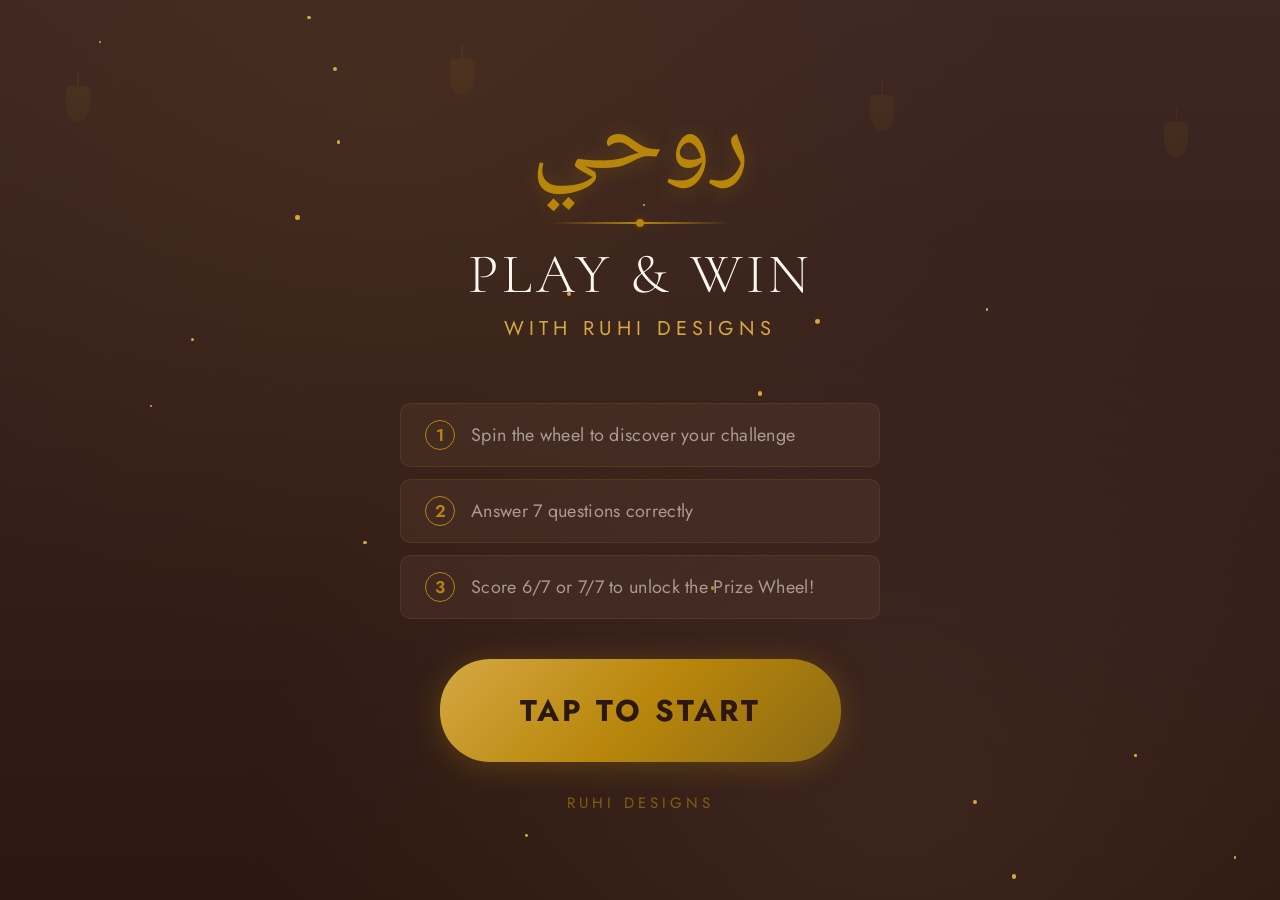
==== commit 7147c069: "Update ruhi-iftar-games.html" ====
--- a/ruhi-iftar-games.html
+++ b/ruhi-iftar-games.html
@@ -972,146 +972,902 @@
 // ===================== QUESTION BANKS =====================
 const questionBanks = {
 
-// ==================== ISLAMIC TRIVIA ====================
-trivia:[
-{question:'Which companion narrated the most hadith in the major collections?',options:['Aisha (RA)','Abu Hurairah (RA)','Ibn Umar (RA)','Anas ibn Malik (RA)'],correct:1,explanation:'Abu Hurairah (RA) narrated approximately 5,374 hadith, the most of any companion.'},
-{question:'Which surah of the Quran does not begin with Bismillah?',options:['Al-Anfal','At-Tawbah','Al-Baqarah','Al-Fatiha'],correct:1,explanation:'Surah At-Tawbah (Chapter 9) is the only surah that does not begin with Bismillah.'},
-{question:'In the Hadith of Jibreel, how is "Ihsan" defined?',options:['Giving charity generously','Worshipping Allah as if you see Him','Performing Hajj every year','Fasting every Monday and Thursday'],correct:1,explanation:'Ihsan is defined as worshipping Allah as though you see Him, and if you cannot see Him, then knowing that He sees you.'},
-{question:'How many gates does Jannah have according to authentic hadith?',options:['4','7','8','12'],correct:2,explanation:'According to hadith in Sahih al-Bukhari and Muslim, Jannah has 8 gates.'},
-{question:'What is the nisab threshold for gold when calculating Zakat?',options:['52.5 grams','72.5 grams','85 grams','100 grams'],correct:2,explanation:'The nisab for gold is 85 grams (approximately 7.5 tolas). Zakat of 2.5% is due on wealth above this threshold held for one lunar year.'},
-{question:'Which surah is described in hadith as being equivalent to one-third of the Quran?',options:['Al-Fatiha','Al-Ikhlas','Al-Mulk','Ya-Sin'],correct:1,explanation:'Prophet Muhammad (PBUH) said that Surah Al-Ikhlas is equivalent to one-third of the Quran (Sahih Muslim).'},
-{question:'How many takbeers (Allahu Akbar) are said in Salat al-Janazah?',options:['2','3','4','5'],correct:2,explanation:'The funeral prayer (Salat al-Janazah) consists of 4 takbeers, with specific supplications after each.'},
-{question:'What is the term for spiritual retreat in the mosque, especially during the last 10 days of Ramadan?',options:['Tahajjud','I\'tikaf','Umrah','Qiyam'],correct:1,explanation:'I\'tikaf is the practice of secluding oneself in the mosque for worship, commonly observed in the last 10 days of Ramadan.'},
-{question:'In which surah and ayah is Ayatul Kursi (the Verse of the Throne)?',options:['Al-Imran, Ayah 18','Al-Baqarah, Ayah 255','An-Nisa, Ayah 171','Al-Maidah, Ayah 3'],correct:1,explanation:'Ayatul Kursi is Surah Al-Baqarah (2:255), one of the greatest verses of the Quran.'},
-{question:'How many circuits around the Kaaba make one complete Tawaf?',options:['3','5','7','9'],correct:2,explanation:'One complete Tawaf consists of 7 circuits (rounds) around the Kaaba, beginning and ending at the Black Stone.'},
-{question:'According to the Quran, how many years did Prophet Nuh (AS) call his people to Islam?',options:['500 years','700 years','850 years','950 years'],correct:3,explanation:'The Quran states in Surah Al-Ankabut (29:14) that Nuh (AS) remained among his people for 950 years.'},
-{question:'Which surah uniquely contains two Bismillahs?',options:['Al-Fatiha','An-Naml','Al-Baqarah','Ar-Rahman'],correct:1,explanation:'Surah An-Naml (Chapter 27) contains Bismillah at its beginning and again within verse 30 (in the letter of Prophet Sulayman).'},
-{question:'What is "Qiyas" in Islamic jurisprudence?',options:['Scholarly consensus','Analogical reasoning','Prophetic tradition','Divine revelation'],correct:1,explanation:'Qiyas is the process of analogical reasoning used by jurists to derive rulings on new issues based on established precedents.'},
-{question:'What is the kaffarah for deliberately breaking a Ramadan fast without valid excuse?',options:['Fasting 3 days','Fasting 30 days','Fasting 60 consecutive days','Giving charity only'],correct:2,explanation:'The kaffarah (expiation) is to fast 60 consecutive days, or if unable, to feed 60 poor people (based on hadith in Sahih al-Bukhari).'},
-{question:'Which Islamic scholar compiled Sahih al-Bukhari, the most authentic hadith collection?',options:['Imam Malik ibn Anas','Imam Muhammad al-Bukhari','Imam Muslim ibn al-Hajjaj','Imam Abu Dawud'],correct:1,explanation:'Imam Muhammad ibn Ismail al-Bukhari (810-870 CE) compiled Sahih al-Bukhari over 16 years.'},
-{question:'What is the Islamic concept of "Shura"?',options:['Pilgrimage','Fasting','Consultation','Mandatory charity'],correct:2,explanation:'Shura means mutual consultation, emphasized in the Quran (42:38) as a principle of communal decision-making.'},
-{question:'Which companion was tasked with compiling the Quran into a single manuscript under Abu Bakr (RA)?',options:['Ali ibn Abi Talib (RA)','Zaid ibn Thabit (RA)','Abdullah ibn Masud (RA)','Ubayy ibn Ka\'b (RA)'],correct:1,explanation:'Zaid ibn Thabit (RA) led the compilation effort, being the primary scribe of the Prophet (PBUH).'},
-{question:'What does "Tawakkul" mean in Islamic theology?',options:['Patience in hardship','Complete trust and reliance on Allah','Seeking Allah\'s forgiveness','Repenting from sins'],correct:1,explanation:'Tawakkul is placing complete trust and reliance on Allah while taking practical means (tying the camel).'},
-{question:'How many days of fasting are recommended in Shawwal after Ramadan?',options:['3 days','6 days','10 days','15 days'],correct:1,explanation:'Fasting 6 days of Shawwal after Ramadan is highly recommended, as it is like fasting the entire year (Sahih Muslim).'},
-{question:'What is the term for the pre-Islamic period of ignorance?',options:['Fitrah','Jahiliyyah','Fitnah','Riddah'],correct:1,explanation:'Jahiliyyah refers to the period of ignorance before the revelation of Islam, characterized by idol worship and social injustice.'},
-{question:'Which prophet was given the miracle of bringing the dead back to life by Allah\'s permission?',options:['Prophet Musa (AS)','Prophet Ibrahim (AS)','Prophet Isa (AS)','Prophet Dawud (AS)'],correct:2,explanation:'Prophet Isa (Jesus) (AS) was given this miracle among others, as mentioned in Surah Al-Imran (3:49).'},
-{question:'What is the minimum duration wealth must be held above nisab before Zakat becomes obligatory?',options:['6 months','1 lunar year','2 years','3 months'],correct:1,explanation:'Wealth must be held above the nisab for one complete lunar year (Hawl) before Zakat becomes due.'},
-{question:'What are the last two surahs of the Quran collectively called?',options:['Al-Mu\'awwidhatayn','Al-Musabbihat','Az-Zahrawain','Al-Hawameem'],correct:0,explanation:'Surahs Al-Falaq and An-Nas are called Al-Mu\'awwidhatayn (the two protective ones), often recited for spiritual protection.'},
-{question:'How many prophets are mentioned by name in the Quran?',options:['20','25','28','33'],correct:1,explanation:'25 prophets are mentioned by name in the Quran, from Adam (AS) to Muhammad (PBUH).'},
-{question:'What does "Sakinah" mean in Islamic context?',options:['Sacrifice','Tranquility and divine peace','Strict obedience','Migration for faith'],correct:1,explanation:'Sakinah refers to tranquility, peace, and serenity sent down by Allah, mentioned multiple times in the Quran.'},
-],
-
-// ==================== ARABIC WORDS ====================
-arabic:[
-{question:'What does <span class="arabic arabic-text">\u062A\u0641\u0633\u064A\u0631</span> (Tafsir) mean?',options:['Purification','Interpretation of the Quran','Biography','Legal ruling'],correct:1,explanation:'Tafsir means exegesis or interpretation of the Quran, a major Islamic scholarly discipline.'},
-{question:'What does <span class="arabic arabic-text">\u0639\u062F\u0644</span> (Adl) mean?',options:['Worship','Knowledge','Justice','Mercy'],correct:2,explanation:'Adl means justice and fairness, a core principle in Islam.'},
-{question:'What does <span class="arabic arabic-text">\u0641\u0644\u0627\u062D</span> (Falah) mean?',options:['Corruption','Success and prosperity','Prayer','Fear'],correct:1,explanation:'Falah means success and prosperity, heard daily in the adhan: "Hayya \'alal-Falah" (Come to success).'},
-{question:'What does <span class="arabic arabic-text">\u0628\u0627\u0637\u0644</span> (Batil) mean?',options:['Hero','Truth','Falsehood','Patience'],correct:2,explanation:'Batil means falsehood, vanity, or something invalid and without basis.'},
-{question:'What does <span class="arabic arabic-text">\u0645\u064A\u0632\u0627\u0646</span> (Mizan) mean?',options:['Blessing','Scale or Balance','Forgiveness','Journey'],correct:1,explanation:'Mizan means scale or balance, used to refer to the Scale of Justice on the Day of Judgment.'},
-{question:'What does <span class="arabic arabic-text">\u062A\u062F\u0628\u0631</span> (Tadabbur) mean?',options:['Memorization','Speed','Deep reflection and contemplation','Recitation'],correct:2,explanation:'Tadabbur means deep reflection and contemplation, especially of the Quran\'s meanings.'},
-{question:'What does <span class="arabic arabic-text">\u0641\u0642\u0647</span> (Fiqh) mean?',options:['Philosophy','History','Islamic jurisprudence','Grammar'],correct:2,explanation:'Fiqh literally means "deep understanding" and refers to Islamic jurisprudence and legal rulings.'},
-{question:'What does <span class="arabic arabic-text">\u0639\u0642\u064A\u062F\u0629</span> (Aqeedah) mean?',options:['Practice','Creed and belief system','Poetry','Community'],correct:1,explanation:'Aqeedah refers to the Islamic creed or belief system, the foundational beliefs a Muslim holds.'},
-{question:'What does <span class="arabic arabic-text">\u0633\u064A\u0631\u0629</span> (Seerah) mean?',options:['Secret','Biography (of the Prophet)','Law','Garden'],correct:1,explanation:'Seerah refers to the biography and life story of Prophet Muhammad (PBUH).'},
-{question:'What does <span class="arabic arabic-text">\u0646\u064A\u0629</span> (Niyyah) mean?',options:['Night','Intention','Grace','Sleep'],correct:1,explanation:'Niyyah means intention. In Islam, the validity of deeds depends on one\'s intention (hadith: "Actions are judged by intentions").'},
-{question:'What does <span class="arabic arabic-text">\u0641\u0637\u0631\u0629</span> (Fitrah) mean?',options:['Festival','Breaking fast','Natural disposition','Tax'],correct:2,explanation:'Fitrah refers to the innate natural disposition with which every human is born, inclined towards knowing Allah.'},
-{question:'What does <span class="arabic arabic-text">\u062A\u0632\u0643\u064A\u0629</span> (Tazkiyah) mean?',options:['Decoration','Purification of the soul','Multiplication','Destruction'],correct:1,explanation:'Tazkiyah means purification and growth, especially the spiritual purification of one\'s soul and character.'},
-{question:'What does <span class="arabic arabic-text">\u0642\u062F\u0631</span> (Qadar) mean?',options:['Power','Ability','Divine decree and predestination','Value'],correct:2,explanation:'Qadar means divine decree or predestination, one of the six articles of faith in Islam.'},
-{question:'What does <span class="arabic arabic-text">\u0648\u062D\u064A</span> (Wahy) mean?',options:['Loneliness','Inspiration','Divine revelation','Fear'],correct:2,explanation:'Wahy means divine revelation, the means by which Allah communicated His message to the prophets.'},
-{question:'What does <span class="arabic arabic-text">\u062D\u064A\u0627\u0621</span> (Haya) mean?',options:['Life','Modesty and shyness','Beauty','Confusion'],correct:1,explanation:'Haya means modesty and shyness. The Prophet (PBUH) said: "Haya is a branch of faith" (Sahih al-Bukhari).'},
-{question:'What does <span class="arabic arabic-text">\u0625\u062E\u0644\u0627\u0635</span> (Ikhlas) mean?',options:['Creation','Salvation','Sincerity','Extraction'],correct:2,explanation:'Ikhlas means sincerity, doing deeds purely for the sake of Allah without seeking worldly recognition.'},
-{question:'What does <span class="arabic arabic-text">\u0641\u0631\u0642\u0627\u0646</span> (Furqan) mean?',options:['Division','Criterion that distinguishes truth from falsehood','Forgiveness','Abundance'],correct:1,explanation:'Furqan means the criterion that distinguishes right from wrong. It is also a name for the Quran (Surah Al-Furqan).'},
-{question:'What does <span class="arabic arabic-text">\u0645\u0646\u0627\u0641\u0642</span> (Munafiq) mean?',options:['Generous person','Hypocrite','Scholar','Traveller'],correct:1,explanation:'Munafiq means a hypocrite, someone who outwardly claims faith while concealing disbelief. A major theme in the Quran.'},
-{question:'What does <span class="arabic arabic-text">\u062E\u0634\u064A\u0629</span> (Khashyah) mean?',options:['Roughness','Joy','Awe-filled fear (of Allah)','Anger'],correct:2,explanation:'Khashyah means a deep, reverential fear mixed with awe, specifically the fear of Allah rooted in knowledge of His greatness.'},
-{question:'What does <span class="arabic arabic-text">\u062A\u0648\u062D\u064A\u062F</span> (Tawheed) mean?',options:['Multiplication','Monotheism / Oneness of God','Unity of people','Repetition'],correct:1,explanation:'Tawheed is the fundamental Islamic concept of the absolute oneness and uniqueness of Allah.'},
-{question:'What does <span class="arabic arabic-text">\u0628\u0631\u0647\u0627\u0646</span> (Burhan) mean?',options:['Volcano','Clear proof and evidence','Container','Blessing'],correct:1,explanation:'Burhan means clear, undeniable proof or evidence. Used in the Quran to refer to divine proofs.'},
-{question:'What does <span class="arabic arabic-text">\u063A\u064A\u0628</span> (Ghayb) mean?',options:['Forest','Absence','The Unseen','Stranger'],correct:2,explanation:'Ghayb refers to the unseen realm, matters beyond human perception. Belief in the Ghayb is a quality of the believers (2:3).'},
-{question:'What does <span class="arabic arabic-text">\u0633\u0643\u064A\u0646\u0629</span> (Sakinah) mean?',options:['Housing','Knife','Tranquility and divine peace','Silence'],correct:2,explanation:'Sakinah means divine tranquility and inner peace sent down by Allah upon the hearts of believers.'},
-{question:'What does <span class="arabic arabic-text">\u0645\u0642\u0627\u0635\u062F</span> (Maqasid) mean?',options:['Scissors','Objectives and purposes','Destinations','Stories'],correct:1,explanation:'Maqasid means objectives or purposes, commonly used in "Maqasid al-Shariah" (objectives of Islamic law).'},
-{question:'What does <span class="arabic arabic-text">\u0628\u064A\u0639\u0629</span> (Bay\'ah) mean?',options:['Sale','Pledge of allegiance','House','Environment'],correct:1,explanation:'Bay\'ah means a pledge of allegiance, historically given to leaders and the Prophet (PBUH).'},
-],
-
-// ==================== COMPLETE THE AYAH ====================
-ayah:[
-{question:'Complete: <span class="arabic arabic-text">\u0644\u0627 \u064A\u0643\u0644\u0641 \u0627\u0644\u0644\u0647 \u0646\u0641\u0633\u0627 \u0625\u0644\u0627 ...</span><br>(Allah does not burden a soul beyond its...)',options:['<span class="arabic">\u0637\u0627\u0642\u062A\u0647\u0627</span> (strength)','<span class="arabic">\u0648\u0633\u0639\u0647\u0627</span> (capacity)','<span class="arabic">\u0639\u0644\u0645\u0647\u0627</span> (knowledge)','<span class="arabic">\u0635\u0628\u0631\u0647\u0627</span> (patience)'],correct:1,explanation:'Surah Al-Baqarah (2:286): "Allah does not burden a soul beyond its capacity (wus\'aha)."'},
-{question:'Complete: <span class="arabic arabic-text">\u0625\u0646 \u0623\u0643\u0631\u0645\u0643\u0645 \u0639\u0646\u062F \u0627\u0644\u0644\u0647 ...</span><br>(Indeed, the most noble of you in the sight of Allah is the most...)',options:['<span class="arabic">\u0623\u063A\u0646\u0627\u0643\u0645</span> (wealthy)','<span class="arabic">\u0623\u0639\u0644\u0645\u0643\u0645</span> (knowledgeable)','<span class="arabic">\u0623\u062A\u0642\u0627\u0643\u0645</span> (righteous)','<span class="arabic">\u0623\u0643\u0628\u0631\u0643\u0645</span> (eldest)'],correct:2,explanation:'Surah Al-Hujurat (49:13): "The most noble of you in the sight of Allah is the most righteous (atqakum)."'},
-{question:'Complete: <span class="arabic arabic-text">\u0648\u0625\u0630\u0627 \u0633\u0623\u0644\u0643 \u0639\u0628\u0627\u062F\u064A \u0639\u0646\u064A \u0641\u0625\u0646\u064A ...</span><br>(And when My servants ask you about Me, indeed I am...)',options:['<span class="arabic">\u0627\u0644\u0631\u062D\u0645\u0646</span> (the Most Merciful)','<span class="arabic">\u0642\u0631\u064A\u0628</span> (near)','<span class="arabic">\u0627\u0644\u0639\u0644\u064A\u0645</span> (All-Knowing)','<span class="arabic">\u0627\u0644\u0633\u0645\u064A\u0639</span> (All-Hearing)'],correct:1,explanation:'Surah Al-Baqarah (2:186): "And when My servants ask you about Me, indeed I am near (qareeb)."'},
-{question:'Complete: <span class="arabic arabic-text">\u0643\u0644 \u0646\u0641\u0633 \u0630\u0627\u0626\u0642\u0629 ...</span><br>(Every soul shall taste...)',options:['<span class="arabic">\u0627\u0644\u0641\u0631\u062D</span> (joy)','<span class="arabic">\u0627\u0644\u062D\u0632\u0646</span> (sorrow)','<span class="arabic">\u0627\u0644\u0645\u0648\u062A</span> (death)','<span class="arabic">\u0627\u0644\u062E\u0648\u0641</span> (fear)'],correct:2,explanation:'Surah Al-Imran (3:185): "Every soul shall taste death (al-mawt)."'},
-{question:'Complete: <span class="arabic arabic-text">\u0648\u0645\u0646 \u064A\u062A\u0642 \u0627\u0644\u0644\u0647 \u064A\u062C\u0639\u0644 \u0644\u0647 ...</span><br>(And whoever fears Allah, He will make for him...)',options:['<span class="arabic">\u062C\u0646\u0629</span> (paradise)','<span class="arabic">\u0645\u062E\u0631\u062C\u0627</span> (a way out)','<span class="arabic">\u0623\u062C\u0631\u0627 \u0639\u0638\u064A\u0645\u0627</span> (great reward)','<span class="arabic">\u0633\u0644\u0627\u0645\u0627</span> (peace)'],correct:1,explanation:'Surah At-Talaq (65:2): "And whoever fears Allah, He will make for him a way out (makhraja)."'},
-{question:'Complete: <span class="arabic arabic-text">\u0648\u0645\u0627 \u0623\u0631\u0633\u0644\u0646\u0627\u0643 \u0625\u0644\u0627 ...</span><br>(And We have not sent you except as a...)',options:['<span class="arabic">\u0646\u0630\u064A\u0631\u0627 \u0644\u0644\u0646\u0627\u0633</span> (warner to mankind)','<span class="arabic">\u0631\u062D\u0645\u0629 \u0644\u0644\u0639\u0627\u0644\u0645\u064A\u0646</span> (mercy to the worlds)','<span class="arabic">\u0647\u0627\u062F\u064A\u0627 \u0644\u0644\u0645\u0624\u0645\u0646\u064A\u0646</span> (guide for believers)','<span class="arabic">\u0646\u0648\u0631\u0627 \u0644\u0644\u062C\u0645\u064A\u0639</span> (light for all)'],correct:1,explanation:'Surah Al-Anbiya (21:107): "And We have not sent you except as a mercy to the worlds (rahmatan lil-alamin)."'},
-{question:'Complete: <span class="arabic arabic-text">\u0648\u0627\u0639\u062A\u0635\u0645\u0648\u0627 \u0628\u062D\u0628\u0644 \u0627\u0644\u0644\u0647 \u062C\u0645\u064A\u0639\u0627 \u0648\u0644\u0627 ...</span><br>(And hold firmly to the rope of Allah all together and do not become...)',options:['<span class="arabic">\u062A\u0643\u0628\u0631\u0648\u0627</span> (arrogant)','<span class="arabic">\u062A\u0636\u0639\u0641\u0648\u0627</span> (weak)','<span class="arabic">\u062A\u0641\u0631\u0642\u0648\u0627</span> (divided)','<span class="arabic">\u062A\u063A\u0641\u0644\u0648\u0627</span> (heedless)'],correct:2,explanation:'Surah Al-Imran (3:103): "Hold firmly to the rope of Allah all together and do not become divided (tafarraqu)."'},
-{question:'Complete: <span class="arabic arabic-text">\u0625\u0646 \u0627\u0644\u0635\u0644\u0627\u0629 \u062A\u0646\u0647\u0649 \u0639\u0646 ...</span><br>(Indeed, the prayer prohibits from...)',options:['<span class="arabic">\u0627\u0644\u0643\u0633\u0644 \u0648\u0627\u0644\u0646\u0648\u0645</span> (laziness and sleep)','<span class="arabic">\u0627\u0644\u0641\u062D\u0634\u0627\u0621 \u0648\u0627\u0644\u0645\u0646\u0643\u0631</span> (immorality and wrongdoing)','<span class="arabic">\u0627\u0644\u0634\u0643 \u0648\u0627\u0644\u062D\u064A\u0631\u0629</span> (doubt and confusion)','<span class="arabic">\u0627\u0644\u062D\u0632\u0646 \u0648\u0627\u0644\u0647\u0645</span> (sadness and worry)'],correct:1,explanation:'Surah Al-Ankabut (29:45): "Indeed, the prayer prohibits from immorality and wrongdoing (al-fahsha wal-munkar)."'},
-{question:'Complete: <span class="arabic arabic-text">\u0648\u0642\u0648\u0644\u0648\u0627 \u0644\u0644\u0646\u0627\u0633 ...</span><br>(And speak to people...)',options:['<span class="arabic">\u0628\u0642\u0648\u0629</span> (with strength)','<span class="arabic">\u062D\u0633\u0646\u0627</span> (good words)','<span class="arabic">\u0628\u0633\u0644\u0637\u0629</span> (with authority)','<span class="arabic">\u0628\u0639\u0644\u0645</span> (with knowledge)'],correct:1,explanation:'Surah Al-Baqarah (2:83): "And speak to people good words (husna)."'},
-{question:'Complete: <span class="arabic arabic-text">\u064A\u0631\u064A\u062F \u0627\u0644\u0644\u0647 \u0628\u0643\u0645 \u0627\u0644\u064A\u0633\u0631 \u0648\u0644\u0627 \u064A\u0631\u064A\u062F \u0628\u0643\u0645 ...</span><br>(Allah intends for you ease and does not intend for you...)',options:['<span class="arabic">\u0627\u0644\u0639\u0630\u0627\u0628</span> (suffering)','<span class="arabic">\u0627\u0644\u0639\u0633\u0631</span> (hardship)','<span class="arabic">\u0627\u0644\u0641\u0642\u0631</span> (poverty)','<span class="arabic">\u0627\u0644\u0636\u0644\u0627\u0644</span> (misguidance)'],correct:1,explanation:'Surah Al-Baqarah (2:185): "Allah intends for you ease and does not intend for you hardship (al-usr)."'},
-{question:'Complete: <span class="arabic arabic-text">\u0625\u0646 \u0627\u0644\u0644\u0647 \u0644\u0627 \u064A\u063A\u064A\u0631 \u0645\u0627 \u0628\u0642\u0648\u0645 \u062D\u062A\u0649 \u064A\u063A\u064A\u0631\u0648\u0627 \u0645\u0627 \u0628 ...</span><br>(Indeed, Allah does not change the condition of a people until they change what is in...)',options:['<span class="arabic">\u0623\u0645\u0648\u0627\u0644\u0647\u0645</span> (their wealth)','<span class="arabic">\u0642\u0644\u0648\u0628\u0647\u0645</span> (their hearts)','<span class="arabic">\u0623\u0646\u0641\u0633\u0647\u0645</span> (themselves)','<span class="arabic">\u0623\u0631\u0636\u0647\u0645</span> (their land)'],correct:2,explanation:'Surah Ar-Ra\'d (13:11): "Allah does not change the condition of a people until they change what is in themselves (anfusihim)."'},
-{question:'Complete: <span class="arabic arabic-text">\u0641\u0645\u0646 \u064A\u0639\u0645\u0644 \u0645\u062B\u0642\u0627\u0644 \u0630\u0631\u0629 \u062E\u064A\u0631\u0627 ...</span><br>(Whoever does an atom\'s weight of good will...)',options:['<span class="arabic">\u064A\u062C\u0632\u0649</span> (be rewarded)','<span class="arabic">\u064A\u062F\u062E\u0644 \u0627\u0644\u062C\u0646\u0629</span> (enter Paradise)','<span class="arabic">\u064A\u0631\u0647</span> (see it)','<span class="arabic">\u064A\u063A\u0641\u0631 \u0644\u0647</span> (be forgiven)'],correct:2,explanation:'Surah Az-Zalzalah (99:7): "Whoever does an atom\'s weight of good will see it (yarahu)."'},
-{question:'Complete: <span class="arabic arabic-text">\u0648\u0644\u0644\u0622\u062E\u0631\u0629 \u062E\u064A\u0631 \u0644\u0643 \u0645\u0646 ...</span><br>(And the Hereafter is better for you than the...)',options:['<span class="arabic">\u0627\u0644\u062F\u0646\u064A\u0627</span> (worldly life)','<span class="arabic">\u0627\u0644\u0623\u0648\u0644\u0649</span> (first life)','<span class="arabic">\u0627\u0644\u062D\u0627\u0636\u0631</span> (present)','<span class="arabic">\u0627\u0644\u0645\u0627\u0636\u064A</span> (past)'],correct:1,explanation:'Surah Ad-Duha (93:4): "And the Hereafter is better for you than the first life (al-ula)."'},
-{question:'Complete: <span class="arabic arabic-text">\u0648\u0645\u0646 \u0622\u064A\u0627\u062A\u0647 \u0623\u0646 \u062E\u0644\u0642 \u0644\u0643\u0645 \u0645\u0646 \u0623\u0646\u0641\u0633\u0643\u0645 ...</span><br>(And among His signs is that He created for you from yourselves...)',options:['<span class="arabic">\u0623\u0648\u0644\u0627\u062F\u0627</span> (children)','<span class="arabic">\u0623\u0632\u0648\u0627\u062C\u0627</span> (mates/spouses)','<span class="arabic">\u063A\u0627\u064A\u0629</span> (purpose)','<span class="arabic">\u0647\u062F\u0627\u064A\u0629</span> (guidance)'],correct:1,explanation:'Surah Ar-Rum (30:21): "He created for you from yourselves mates (azwajan) that you may find tranquility in them."'},
-{question:'Complete: <span class="arabic arabic-text">\u0648\u0639\u0628\u0627\u062F \u0627\u0644\u0631\u062D\u0645\u0646 \u0627\u0644\u0630\u064A\u0646 \u064A\u0645\u0634\u0648\u0646 \u0639\u0644\u0649 \u0627\u0644\u0623\u0631\u0636 ...</span><br>(The servants of the Most Merciful walk upon the earth...)',options:['<span class="arabic">\u0628\u0641\u062E\u0631</span> (proudly)','<span class="arabic">\u0647\u0648\u0646\u0627</span> (humbly)','<span class="arabic">\u0633\u0631\u064A\u0639\u0627</span> (quickly)','<span class="arabic">\u062E\u0627\u0626\u0641\u064A\u0646</span> (fearfully)'],correct:1,explanation:'Surah Al-Furqan (25:63): "The servants of the Most Merciful walk upon the earth humbly (hawna)."'},
-{question:'Complete: <span class="arabic arabic-text">\u062D\u0633\u0628\u0646\u0627 \u0627\u0644\u0644\u0647 \u0648\u0646\u0639\u0645 ...</span><br>(Sufficient for us is Allah, and He is the best...)',options:['<span class="arabic">\u0627\u0644\u062D\u0627\u0641\u0638</span> (Protector)','<span class="arabic">\u0627\u0644\u0648\u0643\u064A\u0644</span> (Disposer of affairs)','<span class="arabic">\u0627\u0644\u0631\u0627\u0632\u0642</span> (Provider)','<span class="arabic">\u0627\u0644\u062D\u0643\u0645</span> (Judge)'],correct:1,explanation:'Surah Al-Imran (3:173): "Sufficient for us is Allah, and He is the best Disposer of affairs (al-Wakeel)."'},
-{question:'Complete: <span class="arabic arabic-text">\u0623\u0644\u0627 \u0628\u0630\u0643\u0631 \u0627\u0644\u0644\u0647 \u062A\u0637\u0645\u0626\u0646 ...</span><br>(Verily, in the remembrance of Allah do ... find rest)',options:['<span class="arabic">\u0627\u0644\u0623\u0631\u0648\u0627\u062D</span> (souls)','<span class="arabic">\u0627\u0644\u0639\u0642\u0648\u0644</span> (minds)','<span class="arabic">\u0627\u0644\u0642\u0644\u0648\u0628</span> (hearts)','<span class="arabic">\u0627\u0644\u0623\u0628\u062F\u0627\u0646</span> (bodies)'],correct:2,explanation:'Surah Ar-Ra\'d (13:28): "Verily, in the remembrance of Allah do hearts (al-quloob) find rest."'},
-{question:'Complete: <span class="arabic arabic-text">\u0648\u0642\u0636\u0649 \u0631\u0628\u0643 \u0623\u0644\u0627 \u062A\u0639\u0628\u062F\u0648\u0627 \u0625\u0644\u0627 \u0625\u064A\u0627\u0647 \u0648\u0628\u0627\u0644\u0648\u0627\u0644\u062F\u064A\u0646 ...</span><br>(Your Lord has decreed that you worship none but Him, and to parents...)',options:['<span class="arabic">\u0637\u0627\u0639\u0629</span> (obedience)','<span class="arabic">\u0625\u062D\u0633\u0627\u0646\u0627</span> (good treatment)','<span class="arabic">\u0627\u062D\u062A\u0631\u0627\u0645\u0627</span> (respect)','<span class="arabic">\u062D\u0628\u0627</span> (love)'],correct:1,explanation:'Surah Al-Isra (17:23): "Your Lord has decreed that you worship none but Him, and to parents, good treatment (ihsana)."'},
-{question:'Complete: <span class="arabic arabic-text">\u0627\u0642\u0631\u0623 \u0628\u0627\u0633\u0645 \u0631\u0628\u0643 \u0627\u0644\u0630\u064A ...</span><br>(Read! In the name of your Lord who...)',options:['<span class="arabic">\u0647\u062F\u0649</span> (guided)','<span class="arabic">\u0631\u0632\u0642</span> (provided)','<span class="arabic">\u062E\u0644\u0642</span> (created)','<span class="arabic">\u062D\u0643\u0645</span> (ruled)'],correct:2,explanation:'Surah Al-Alaq (96:1): "Read! In the name of your Lord who created (khalaqa)." The first verse revealed to the Prophet (PBUH).'},
-],
-
-// ==================== ISLAMIC HISTORY ====================
-history:[
-{question:'In which year (CE) did the Conquest of Makkah (Fath al-Makkah) take place?',options:['624 CE','628 CE','630 CE','632 CE'],correct:2,explanation:'The Conquest of Makkah occurred in 630 CE (8 AH), when the Prophet (PBUH) entered Makkah peacefully with 10,000 companions.'},
-{question:'Which companion suggested digging a trench in the Battle of Khandaq?',options:['Abu Bakr (RA)','Khalid ibn al-Walid (RA)','Salman al-Farsi (RA)','Sa\'d ibn Mu\'adh (RA)'],correct:2,explanation:'Salman al-Farsi (RA), from Persia, suggested the trench strategy based on Persian military tactics, which was new to Arabia.'},
-{question:'What significant achievement occurred during the caliphate of Uthman ibn Affan (RA)?',options:['Conquest of Egypt','Standardization of the Quran','Building of Al-Aqsa','Establishment of the postal system'],correct:1,explanation:'Uthman (RA) standardized the Quran into one official script and distributed copies to major cities to preserve its accuracy.'},
-{question:'Who was the Muslim general who led the conquest of Spain (Al-Andalus) in 711 CE?',options:['Khalid ibn al-Walid','Tariq ibn Ziyad','Salahuddin al-Ayyubi','Muhammad ibn Qasim'],correct:1,explanation:'Tariq ibn Ziyad crossed the strait (later named Gibraltar/Jabal Tariq) and defeated the Visigothic King Roderic.'},
-{question:'Which Islamic dynasty built the Dome of the Rock in Jerusalem?',options:['Abbasid','Umayyad','Ottoman','Fatimid'],correct:1,explanation:'The Umayyad Caliph Abd al-Malik ibn Marwan commissioned the Dome of the Rock, completed in 691 CE.'},
-{question:'What was the "Constitution of Medina" primarily about?',options:['Rules of warfare','Rights and duties of all citizens of Medina','Trade regulations','Marriage laws'],correct:1,explanation:'The Constitution of Medina was a charter establishing the rights and responsibilities of all groups in Medina, including Muslims, Jews, and others.'},
-{question:'Which caliph first established a formal state treasury (Bayt al-Mal)?',options:['Abu Bakr (RA)','Umar ibn al-Khattab (RA)','Uthman (RA)','Ali (RA)'],correct:1,explanation:'Umar (RA) established the Bayt al-Mal as a formal institution along with many other administrative innovations.'},
-{question:'What were the Ridda Wars?',options:['Wars against the Byzantines','Wars against apostasy after the Prophet\'s death','Wars against the Persian Empire','Internal Muslim civil wars'],correct:1,explanation:'After the Prophet\'s death, several tribes left Islam. Abu Bakr (RA) fought the Ridda (apostasy) wars to reunite the Muslim community.'},
-{question:'Which Muslim scholar is known as the "Father of Algebra"?',options:['Al-Kindi','Al-Khwarizmi','Ibn Sina','Al-Biruni'],correct:1,explanation:'Muhammad ibn Musa al-Khwarizmi (780-850 CE) wrote "Al-Kitab al-Mukhtasar fi Hisab al-Jabr wal-Muqabala," founding algebra.'},
-{question:'Who founded the University of Al-Qarawiyyin, often cited as the world\'s oldest existing university?',options:['Maryam al-Asturlabi','Fatima al-Fihri','Khadijah bint Ali','Lubna of Cordoba'],correct:1,explanation:'Fatima al-Fihri founded Al-Qarawiyyin in Fez, Morocco in 859 CE, recognized by UNESCO and Guinness as the oldest existing university.'},
-{question:'In which century did the Ottoman Empire capture Constantinople?',options:['13th century','14th century','15th century','16th century'],correct:2,explanation:'Sultan Mehmed II ("the Conqueror") captured Constantinople in 1453 CE, marking the end of the Byzantine Empire.'},
-{question:'What was the Bayt al-Hikmah (House of Wisdom)?',options:['A mosque in Medina','A library and translation center in Baghdad','A school in Cairo','A palace in Damascus'],correct:1,explanation:'The Bayt al-Hikmah was a major intellectual center in Baghdad under the Abbasid caliphate, translating and preserving Greek, Persian, and Indian works.'},
-{question:'Which prophet\'s story occupies an entire surah of the Quran?',options:['Prophet Musa (AS)','Prophet Ibrahim (AS)','Prophet Yusuf (AS)','Prophet Isa (AS)'],correct:2,explanation:'Surah Yusuf (Chapter 12) is entirely dedicated to the story of Prophet Yusuf (Joseph), described as "the best of stories."'},
-{question:'Who was the Muslim commander who liberated Jerusalem from the Crusaders in 1187 CE?',options:['Tariq ibn Ziyad','Salahuddin al-Ayyubi','Baybars I','Nur ad-Din Zangi'],correct:1,explanation:'Salahuddin al-Ayyubi (Saladin) defeated the Crusaders at the Battle of Hattin and recaptured Jerusalem, treating the inhabitants with mercy.'},
-{question:'Which Islamic empire is known for architectural wonders including the Taj Mahal?',options:['Ottoman Empire','Safavid Empire','Mughal Empire','Abbasid Empire'],correct:2,explanation:'The Mughal Empire in South Asia produced remarkable architecture. The Taj Mahal was built by Emperor Shah Jahan as a mausoleum for his wife.'},
-{question:'What is the "Year of the Elephant" (Aam al-Feel) significant for?',options:['The first revelation','The approximate birth year of Prophet Muhammad (PBUH)','The conquest of Makkah','The migration to Medina'],correct:1,explanation:'The Year of the Elephant (~570 CE) is when Abraha\'s army with elephants attacked the Kaaba and was destroyed, and is approximately the birth year of the Prophet (PBUH).'},
-{question:'Which Muslim scientist wrote "The Canon of Medicine," used in Europe for centuries?',options:['Ibn al-Haytham','Ibn Sina (Avicenna)','Al-Razi','Al-Zahrawi'],correct:1,explanation:'Ibn Sina (980-1037 CE) wrote "Al-Qanun fi al-Tibb" (The Canon of Medicine), a medical encyclopedia used in European universities until the 17th century.'},
-{question:'What was the Pledge of Aqabah?',options:['A trade agreement with Quraysh','An oath of allegiance to the Prophet by people of Yathrib','A peace treaty between tribes','A military alliance against Persia'],correct:1,explanation:'The Pledges of Aqabah were oaths of allegiance by people of Yathrib (Medina), paving the way for the Hijrah.'},
-{question:'Which companion was renowned as the greatest expert in Quranic interpretation (Tafsir)?',options:['Abu Hurairah (RA)','Abdullah ibn Abbas (RA)','Zaid ibn Thabit (RA)','Mu\'adh ibn Jabal (RA)'],correct:1,explanation:'Abdullah ibn Abbas (RA), the Prophet\'s cousin, was called "Habr al-Ummah" (Scholar of the Ummah) and "Tarjuman al-Quran" (Interpreter of the Quran).'},
-{question:'What was the first masjid built in Islam?',options:['Masjid al-Haram','Masjid an-Nabawi','Masjid Quba','Al-Aqsa Mosque'],correct:2,explanation:'Masjid Quba was built by the Prophet (PBUH) upon his arrival near Medina during the Hijrah. It is mentioned in the Quran (9:108).'},
-{question:'Which Islamic scholar founded the Maliki school of thought?',options:['Imam Abu Hanifa','Imam Malik ibn Anas','Imam al-Shafi\'i','Imam Ahmad ibn Hanbal'],correct:1,explanation:'Imam Malik ibn Anas (711-795 CE) founded the Maliki school, one of the four major Sunni schools of jurisprudence, and authored "Al-Muwatta."'},
-{question:'In which present-day country was the center of the Islamic Golden Age?',options:['Saudi Arabia','Egypt','Iraq','Turkey'],correct:2,explanation:'Baghdad (in modern Iraq) was the capital of the Abbasid caliphate and the center of the Islamic Golden Age of learning (8th-14th centuries).'},
-{question:'Which Umayyad caliph built the Great Mosque of Damascus?',options:['Mu\'awiyah I','Abd al-Malik ibn Marwan','Al-Walid I','Umar ibn Abd al-Aziz'],correct:2,explanation:'Caliph Al-Walid I (r. 705-715 CE) built the Umayyad Mosque of Damascus, one of the largest and oldest mosques in the world.'},
-{question:'The Abbasid Revolution ended the rule of which dynasty?',options:['Rashidun Caliphate','Umayyad Dynasty','Ottoman Empire','Safavid Dynasty'],correct:1,explanation:'The Abbasid Revolution of 750 CE overthrew the Umayyad Dynasty and established the Abbasid Caliphate, shifting the capital from Damascus to Baghdad.'},
-{question:'In which battle were Muslims initially winning but lost advantage due to archers leaving their positions?',options:['Battle of Badr','Battle of Uhud','Battle of Hunayn','Battle of Tabuk'],correct:1,explanation:'At the Battle of Uhud (625 CE), Muslim archers left their posts on the hill against the Prophet\'s orders, allowing Khalid ibn al-Walid to flank the Muslim forces.'},
-],
-
-// ==================== RAPID FIRE ====================
-rapid:[
-{question:'What is the Arabic term for an obligatory act in Islam?',options:['Sunnah','Fard','Mustahabb','Mubah'],correct:1,explanation:'Fard (or Wajib) means obligatory, a duty every Muslim must fulfil.'},
-{question:'How many surahs of the Quran are named after prophets?',options:['4','6','8','10'],correct:1,explanation:'Six surahs: Yunus, Hud, Yusuf, Ibrahim, Muhammad, and Nuh.'},
-{question:'What prayer is performed during a solar eclipse?',options:['Salat al-Kusuf','Salat al-Istisqa','Salat at-Tawbah','Salat al-Hajah'],correct:0,explanation:'Salat al-Kusuf is the eclipse prayer, a confirmed Sunnah of the Prophet (PBUH).'},
-{question:'What is the last Juz of the Quran commonly called?',options:['Juz Amma','Juz Tabarak','Juz Ya-Sin','Juz Alif-Lam-Meem'],correct:0,explanation:'The 30th Juz is called "Juz Amma" after its first word from Surah An-Naba.'},
-{question:'Which month comes immediately before Ramadan?',options:['Rajab','Sha\'ban','Safar','Jumada al-Thani'],correct:1,explanation:'Sha\'ban is the 8th month of the Islamic calendar, directly before Ramadan (9th month).'},
-{question:'What is the voluntary night prayer called?',options:['Fajr','Tahajjud','Duha','Ishraq'],correct:1,explanation:'Tahajjud is the voluntary night prayer performed after Isha and before Fajr.'},
-{question:'What is the Arabic word for "repentance"?',options:['Sabr','Tawbah','Shukr','Dhikr'],correct:1,explanation:'Tawbah means repentance, turning back to Allah seeking forgiveness.'},
-{question:'Which prophet is also known as "Israeel"?',options:['Ibrahim (AS)','Ya\'qub (AS)','Yusuf (AS)','Ishaq (AS)'],correct:1,explanation:'Prophet Ya\'qub (Jacob) is also known as Israeel. The Children of Israel (Bani Israeel) are his descendants.'},
-{question:'How many of the five daily prayers have 4 fard raka\'at?',options:['1','2','3','4'],correct:2,explanation:'Three prayers have 4 fard raka\'at: Dhuhr, Asr, and Isha.'},
-{question:'What does "Jazakallahu Khairan" mean?',options:['Peace be upon you','May Allah reward you with good','God willing','All praise to Allah'],correct:1,explanation:'"Jazakallahu Khairan" means "May Allah reward you with good," a common Islamic expression of gratitude.'},
-{question:'Before prophethood, Muhammad (PBUH) was known as?',options:['Al-Mukhtar','Al-Rashid','Al-Amin and Al-Sadiq','Al-Qawi'],correct:2,explanation:'He was known as Al-Amin (The Trustworthy) and Al-Sadiq (The Truthful) even before prophethood.'},
-{question:'What was the first verse of the Quran revealed?',options:['Bismillah','Alhamdulillah','Iqra (Read!)','Qul (Say!)'],correct:2,explanation:'"Iqra" (Read/Recite) from Surah Al-Alaq (96:1) was the first revelation to the Prophet (PBUH) in the Cave of Hira.'},
-{question:'Which angel will blow the trumpet on the Day of Judgment?',options:['Jibreel','Mikail','Israfil','Malik'],correct:2,explanation:'Angel Israfil is tasked with blowing the trumpet (As-Sur) to signal the Day of Judgment.'},
-{question:'What is the act of walking between Safa and Marwah called?',options:['Tawaf','Sa\'i','Wuquf','Rami'],correct:1,explanation:'Sa\'i involves walking seven times between the hills of Safa and Marwah, commemorating Hajar\'s search for water.'},
-{question:'What does "La hawla wa la quwwata illa billah" mean?',options:['God is great','There is no power except with Allah','In the name of God','Glory to God'],correct:1,explanation:'It means "There is no power or might except with Allah," known as the Hawqala.'},
-{question:'Which surah is recommended to read every Friday?',options:['Al-Mulk','Al-Kahf','Ya-Sin','Ar-Rahman'],correct:1,explanation:'Reading Surah Al-Kahf on Friday is a recommended Sunnah with special blessings mentioned in hadith.'},
-{question:'What is "Wuquf" during Hajj?',options:['Standing at Arafat','Circling the Kaaba','Walking between hills','Throwing pebbles'],correct:0,explanation:'Wuquf at Arafat is the standing on the plain of Arafat on the 9th of Dhul Hijjah, the essential pillar of Hajj.'},
-{question:'How many verses does Surah Al-Fatiha have?',options:['5','6','7','8'],correct:2,explanation:'Surah Al-Fatiha has 7 verses and is also called "As-Sab\' al-Mathani" (The Seven Oft-Repeated Verses).'},
-{question:'What is the Islamic term for the evil eye?',options:['Hasad','Ayn','Sihr','Waswas'],correct:1,explanation:'Ayn (literally "eye") refers to the evil eye, against which the Prophet (PBUH) taught seeking Allah\'s protection.'},
-{question:'During Hajj, what is the act of throwing pebbles called?',options:['Rami al-Jamarat','Tawaf al-Ifadah','Sa\'i','Wuquf'],correct:0,explanation:'Rami al-Jamarat is the ritual of throwing pebbles at the stone pillars in Mina, symbolizing rejection of Shaytan.'},
-{question:'What time does the Islamic day begin?',options:['Midnight','Sunrise','Sunset (Maghrib)','Fajr'],correct:2,explanation:'The Islamic day begins at Maghrib (sunset), which is why Islamic dates change at sunset.'},
-{question:'What does "Inna lillahi wa inna ilayhi raji\'un" mean?',options:['God is the Greatest','Indeed, to Allah we belong and to Him we shall return','All praise is due to God','In the name of God'],correct:1,explanation:'This phrase from Surah Al-Baqarah (2:156) is recited upon hearing of someone\'s death or in times of calamity.'},
-{question:'How many days is the Eid al-Adha celebration?',options:['1 day','2 days','3 days','4 days'],correct:2,explanation:'Eid al-Adha is celebrated over 3 days (the 10th, 11th, and 12th of Dhul Hijjah), known as the Days of Tashreeq.'},
-{question:'The Quran was revealed over approximately how many years?',options:['10 years','15 years','20 years','23 years'],correct:3,explanation:'The Quran was revealed gradually over approximately 23 years, from 610 CE to 632 CE.'},
-{question:'What is the reward for fasting according to a famous hadith qudsi?',options:['Paradise','Forgiveness of sins','Known only to Allah','All worldly wealth'],correct:2,explanation:'Allah says: "Fasting is for Me, and I shall reward it." The reward is known only to Allah, indicating its immense value.'},
-],
+  // ==================== ISLAMIC TRIVIA ====================
+  trivia: [
+    {
+      question: 'Which companion narrated the most hadith in the major collections?',
+      options: ['Aisha (RA)', 'Abu Hurairah (RA)', 'Ibn Umar (RA)', 'Anas ibn Malik (RA)'],
+      correct: 1,
+      explanation: 'Abu Hurairah (RA) narrated the most hadith among the companions in the major collections.'
+    },
+    {
+      question: 'Which surah of the Quran does not begin with Bismillah?',
+      options: ['Al-Anfal', 'At-Tawbah', 'Al-Baqarah', 'Al-Fatiha'],
+      correct: 1,
+      explanation: 'Surah At-Tawbah is the only surah that does not begin with Bismillah.'
+    },
+    {
+      question: 'In the Hadith of Jibreel, how is "Ihsan" defined?',
+      options: ['Giving charity generously', 'Worshipping Allah as if you see Him', 'Performing Hajj every year', 'Fasting every Monday and Thursday'],
+      correct: 1,
+      explanation: 'Ihsan is defined as worshipping Allah as though you see Him, and if you cannot see Him, then knowing that He sees you.'
+    },
+    {
+      question: 'How many gates does Jannah have according to authentic hadith?',
+      options: ['4', '7', '8', '12'],
+      correct: 2,
+      explanation: 'Authentic hadith mention that Jannah has 8 gates.'
+    },
+    {
+      question: 'What is the nisab threshold for gold when calculating Zakat?',
+      options: ['52.5 grams', '72.5 grams', '85 grams', '100 grams'],
+      correct: 2,
+      explanation: 'The nisab for gold is 85 grams.'
+    },
+    {
+      question: 'Which surah is described in hadith as being equivalent to one-third of the Quran?',
+      options: ['Al-Fatiha', 'Al-Ikhlas', 'Al-Mulk', 'Ya-Sin'],
+      correct: 1,
+      explanation: 'The Prophet (PBUH) said that Surah Al-Ikhlas is equivalent to one-third of the Quran.'
+    },
+    {
+      question: 'What is the term for spiritual retreat in the mosque, especially during the last 10 days of Ramadan?',
+      options: ['Tahajjud', 'I\'tikaf', 'Umrah', 'Qiyam'],
+      correct: 1,
+      explanation: 'I\'tikaf is the practice of secluding oneself in the mosque for worship, especially in the last 10 days of Ramadan.'
+    },
+    {
+      question: 'In which surah and ayah is Ayatul Kursi (the Verse of the Throne)?',
+      options: ['Al-Imran, Ayah 18', 'Al-Baqarah, Ayah 255', 'An-Nisa, Ayah 171', 'Al-Maidah, Ayah 3'],
+      correct: 1,
+      explanation: 'Ayatul Kursi is Surah Al-Baqarah (2:255).'
+    },
+    {
+      question: 'How many circuits around the Kaaba make one complete Tawaf?',
+      options: ['3', '5', '7', '9'],
+      correct: 2,
+      explanation: 'One complete Tawaf consists of 7 circuits around the Kaaba.'
+    },
+    {
+      question: 'According to the Quran, how many years did Prophet Nuh (AS) remain among his people?',
+      options: ['500 years', '700 years', '850 years', '950 years'],
+      correct: 3,
+      explanation: 'Surah Al-Ankabut (29:14) states that Nuh (AS) remained among his people for a thousand years less fifty.'
+    },
+    {
+      question: 'Which surah uniquely contains two Bismillahs?',
+      options: ['Al-Fatiha', 'An-Naml', 'Al-Baqarah', 'Ar-Rahman'],
+      correct: 1,
+      explanation: 'Surah An-Naml contains Bismillah at its beginning and again in verse 30.'
+    },
+    {
+      question: 'What is "Qiyas" in Islamic jurisprudence?',
+      options: ['Scholarly consensus', 'Analogical reasoning', 'Prophetic tradition', 'Divine revelation'],
+      correct: 1,
+      explanation: 'Qiyas is analogical reasoning used by jurists to derive rulings for new issues.'
+    },
+    {
+      question: 'What expiation is mentioned in the famous hadith for having sexual intercourse during a Ramadan fast?',
+      options: ['Fasting 3 days', 'Fasting 30 days', 'Fasting 60 consecutive days', 'Giving one meal to a poor person'],
+      correct: 2,
+      explanation: 'The expiation mentioned is fasting 60 consecutive days, or if unable, feeding 60 poor people.'
+    },
+    {
+      question: 'Which Islamic scholar compiled Sahih al-Bukhari?',
+      options: ['Imam Malik ibn Anas', 'Imam Muhammad al-Bukhari', 'Imam Muslim ibn al-Hajjaj', 'Imam Abu Dawud'],
+      correct: 1,
+      explanation: 'Imam Muhammad ibn Ismail al-Bukhari compiled Sahih al-Bukhari.'
+    },
+    {
+      question: 'What is the Islamic concept of "Shura"?',
+      options: ['Pilgrimage', 'Fasting', 'Consultation', 'Mandatory charity'],
+      correct: 2,
+      explanation: 'Shura means mutual consultation.'
+    },
+    {
+      question: 'Which companion was tasked with compiling the Quran into a single manuscript under Abu Bakr (RA)?',
+      options: ['Ali ibn Abi Talib (RA)', 'Zaid ibn Thabit (RA)', 'Abdullah ibn Masud (RA)', 'Ubayy ibn Ka\'b (RA)'],
+      correct: 1,
+      explanation: 'Zaid ibn Thabit (RA) led the compilation of the Quran under Abu Bakr (RA).'
+    },
+    {
+      question: 'What does "Tawakkul" mean in Islamic theology?',
+      options: ['Patience in hardship', 'Complete trust and reliance on Allah', 'Seeking Allah\'s forgiveness', 'Repenting from sins'],
+      correct: 1,
+      explanation: 'Tawakkul means placing complete trust and reliance on Allah while taking the proper means.'
+    },
+    {
+      question: 'How many days of fasting are recommended in Shawwal after Ramadan?',
+      options: ['3 days', '6 days', '10 days', '15 days'],
+      correct: 1,
+      explanation: 'Fasting 6 days of Shawwal is highly recommended.'
+    },
+    {
+      question: 'What is the term for the pre-Islamic period of ignorance?',
+      options: ['Fitrah', 'Jahiliyyah', 'Fitnah', 'Riddah'],
+      correct: 1,
+      explanation: 'Jahiliyyah refers to the pre-Islamic period of ignorance.'
+    },
+    {
+      question: 'Which prophet was given the miracle of bringing the dead back to life by Allah\'s permission?',
+      options: ['Prophet Musa (AS)', 'Prophet Ibrahim (AS)', 'Prophet Isa (AS)', 'Prophet Dawud (AS)'],
+      correct: 2,
+      explanation: 'Prophet Isa (AS) was given this miracle by Allah\'s permission.'
+    },
+    {
+      question: 'What are the last two surahs of the Quran collectively called?',
+      options: ['Al-Mu\'awwidhatayn', 'Al-Musabbihat', 'Az-Zahrawayn', 'Al-Hawameem'],
+      correct: 0,
+      explanation: 'Surahs Al-Falaq and An-Nas are called Al-Mu\'awwidhatayn.'
+    },
+    {
+      question: 'How many prophets are mentioned by name in the Quran?',
+      options: ['20', '25', '28', '33'],
+      correct: 1,
+      explanation: '25 prophets are mentioned by name in the Quran.'
+    },
+    {
+      question: 'What does "Sakinah" mean in Islamic context?',
+      options: ['Sacrifice', 'Tranquility and divine peace', 'Strict obedience', 'Migration for faith'],
+      correct: 1,
+      explanation: 'Sakinah refers to tranquility and divine peace sent by Allah.'
+    },
+    {
+      question: 'Which two surahs are described in hadith as Az-Zahrawayn (the two radiant ones)?',
+      options: ['Al-Anfal and At-Tawbah', 'Al-Baqarah and Al-Imran', 'Yasin and Al-Mulk', 'Al-Falaq and An-Nas'],
+      correct: 1,
+      explanation: 'Al-Baqarah and Al-Imran are described in hadith as Az-Zahrawayn.'
+    },
+    {
+      question: 'What is the only month mentioned by name in the Quran?',
+      options: ['Rajab', 'Ramadan', 'Dhul Hijjah', 'Muharram'],
+      correct: 1,
+      explanation: 'Ramadan is the only month mentioned by name in the Quran.'
+    },
+    {
+      question: 'In Prophet Yusuf\'s dream, how many stars did he see prostrating?',
+      options: ['7', '9', '11', '12'],
+      correct: 2,
+      explanation: 'Prophet Yusuf (AS) saw eleven stars, along with the sun and moon, prostrating to him.'
+    },
+    {
+      question: 'Which prophet is mentioned by name most often in the Quran?',
+      options: ['Ibrahim (AS)', 'Musa (AS)', 'Nuh (AS)', 'Isa (AS)'],
+      correct: 1,
+      explanation: 'Prophet Musa (AS) is mentioned by name more than any other prophet in the Quran.'
+    },
+    {
+      question: 'What title is given to Prophet Muhammad (PBUH) in Surah Al-Ahzab 33:40?',
+      options: ['Sayyid al-Mursalin', 'Khatam an-Nabiyyin', 'Habibullah', 'Imam al-Muttaqin'],
+      correct: 1,
+      explanation: 'Surah Al-Ahzab (33:40) describes Prophet Muhammad (PBUH) as Khatam an-Nabiyyin, the Seal of the Prophets.'
+    },
+    {
+      question: 'Which surah contains the verse "This day I have perfected for you your religion"?',
+      options: ['Al-Baqarah', 'An-Nisa', 'Al-Maidah', 'At-Tawbah'],
+      correct: 2,
+      explanation: 'The verse "This day I have perfected for you your religion" is in Surah Al-Maidah (5:3).'
+    }
+  ],
+
+  // ==================== ARABIC WORDS ====================
+  arabic: [
+    {
+      question: 'What does <span class="arabic arabic-text">تفسير</span> (Tafsir) mean?',
+      options: ['Purification', 'Interpretation of the Quran', 'Biography', 'Legal ruling'],
+      correct: 1,
+      explanation: 'Tafsir means interpretation or exegesis of the Quran.'
+    },
+    {
+      question: 'What does <span class="arabic arabic-text">عدل</span> (Adl) mean?',
+      options: ['Worship', 'Knowledge', 'Justice', 'Mercy'],
+      correct: 2,
+      explanation: 'Adl means justice.'
+    },
+    {
+      question: 'What does <span class="arabic arabic-text">فلاح</span> (Falah) mean?',
+      options: ['Corruption', 'Success and prosperity', 'Prayer', 'Fear'],
+      correct: 1,
+      explanation: 'Falah means success and prosperity.'
+    },
+    {
+      question: 'What does <span class="arabic arabic-text">باطل</span> (Batil) mean?',
+      options: ['Hero', 'Truth', 'Falsehood', 'Patience'],
+      correct: 2,
+      explanation: 'Batil means falsehood.'
+    },
+    {
+      question: 'What does <span class="arabic arabic-text">ميزان</span> (Mizan) mean?',
+      options: ['Blessing', 'Scale or Balance', 'Forgiveness', 'Journey'],
+      correct: 1,
+      explanation: 'Mizan means scale or balance.'
+    },
+    {
+      question: 'What does <span class="arabic arabic-text">تدبر</span> (Tadabbur) mean?',
+      options: ['Memorization', 'Speed', 'Deep reflection and contemplation', 'Recitation'],
+      correct: 2,
+      explanation: 'Tadabbur means deep reflection and contemplation.'
+    },
+    {
+      question: 'What does <span class="arabic arabic-text">فقه</span> (Fiqh) mean?',
+      options: ['Philosophy', 'History', 'Islamic jurisprudence', 'Grammar'],
+      correct: 2,
+      explanation: 'Fiqh refers to Islamic jurisprudence.'
+    },
+    {
+      question: 'What does <span class="arabic arabic-text">عقيدة</span> (Aqeedah) mean?',
+      options: ['Practice', 'Creed and belief system', 'Poetry', 'Community'],
+      correct: 1,
+      explanation: 'Aqeedah refers to creed and belief system.'
+    },
+    {
+      question: 'What does <span class="arabic arabic-text">سيرة</span> (Seerah) mean?',
+      options: ['Secret', 'Biography (of the Prophet)', 'Law', 'Garden'],
+      correct: 1,
+      explanation: 'Seerah means biography, especially the life of the Prophet (PBUH).'
+    },
+    {
+      question: 'What does <span class="arabic arabic-text">نية</span> (Niyyah) mean?',
+      options: ['Night', 'Intention', 'Grace', 'Sleep'],
+      correct: 1,
+      explanation: 'Niyyah means intention.'
+    },
+    {
+      question: 'What does <span class="arabic arabic-text">فطرة</span> (Fitrah) mean?',
+      options: ['Festival', 'Breaking fast', 'Natural disposition', 'Tax'],
+      correct: 2,
+      explanation: 'Fitrah means the natural disposition upon which people are created.'
+    },
+    {
+      question: 'What does <span class="arabic arabic-text">تزكية</span> (Tazkiyah) mean?',
+      options: ['Decoration', 'Purification of the soul', 'Multiplication', 'Destruction'],
+      correct: 1,
+      explanation: 'Tazkiyah means purification of the soul.'
+    },
+    {
+      question: 'What does <span class="arabic arabic-text">قدر</span> (Qadar) mean?',
+      options: ['Power', 'Ability', 'Divine decree and predestination', 'Value'],
+      correct: 2,
+      explanation: 'Qadar means divine decree and predestination.'
+    },
+    {
+      question: 'What does <span class="arabic arabic-text">وحي</span> (Wahy) mean?',
+      options: ['Loneliness', 'Inspiration', 'Divine revelation', 'Fear'],
+      correct: 2,
+      explanation: 'Wahy means divine revelation.'
+    },
+    {
+      question: 'What does <span class="arabic arabic-text">حياء</span> (Haya) mean?',
+      options: ['Life', 'Modesty and shyness', 'Beauty', 'Confusion'],
+      correct: 1,
+      explanation: 'Haya means modesty.'
+    },
+    {
+      question: 'What does <span class="arabic arabic-text">إخلاص</span> (Ikhlas) mean?',
+      options: ['Creation', 'Salvation', 'Sincerity', 'Extraction'],
+      correct: 2,
+      explanation: 'Ikhlas means sincerity.'
+    },
+    {
+      question: 'What does <span class="arabic arabic-text">فرقان</span> (Furqan) mean?',
+      options: ['Division', 'Criterion that distinguishes truth from falsehood', 'Forgiveness', 'Abundance'],
+      correct: 1,
+      explanation: 'Furqan means the criterion that distinguishes truth from falsehood.'
+    },
+    {
+      question: 'What does <span class="arabic arabic-text">منافق</span> (Munafiq) mean?',
+      options: ['Generous person', 'Hypocrite', 'Scholar', 'Traveller'],
+      correct: 1,
+      explanation: 'Munafiq means hypocrite.'
+    },
+    {
+      question: 'What does <span class="arabic arabic-text">خشية</span> (Khashyah) mean?',
+      options: ['Roughness', 'Joy', 'Awe-filled fear (of Allah)', 'Anger'],
+      correct: 2,
+      explanation: 'Khashyah means a reverential, awe-filled fear.'
+    },
+    {
+      question: 'What does <span class="arabic arabic-text">توحيد</span> (Tawheed) mean?',
+      options: ['Multiplication', 'Monotheism / Oneness of God', 'Unity of people', 'Repetition'],
+      correct: 1,
+      explanation: 'Tawheed is the oneness of Allah.'
+    },
+    {
+      question: 'What does <span class="arabic arabic-text">برهان</span> (Burhan) mean?',
+      options: ['Volcano', 'Clear proof and evidence', 'Container', 'Blessing'],
+      correct: 1,
+      explanation: 'Burhan means clear proof and evidence.'
+    },
+    {
+      question: 'What does <span class="arabic arabic-text">غيب</span> (Ghayb) mean?',
+      options: ['Forest', 'Absence', 'The Unseen', 'Stranger'],
+      correct: 2,
+      explanation: 'Ghayb refers to the unseen.'
+    },
+    {
+      question: 'What does <span class="arabic arabic-text">سكينة</span> (Sakinah) mean?',
+      options: ['Housing', 'Knife', 'Tranquility and divine peace', 'Silence'],
+      correct: 2,
+      explanation: 'Sakinah means tranquility and divine peace.'
+    },
+    {
+      question: 'What does <span class="arabic arabic-text">مقاصد</span> (Maqasid) mean?',
+      options: ['Scissors', 'Objectives and purposes', 'Destinations', 'Stories'],
+      correct: 1,
+      explanation: 'Maqasid means objectives and purposes.'
+    },
+    {
+      question: 'What does <span class="arabic arabic-text">بيعة</span> (Bay\'ah) mean?',
+      options: ['Sale', 'Pledge of allegiance', 'House', 'Environment'],
+      correct: 1,
+      explanation: 'Bay\'ah means pledge of allegiance.'
+    },
+    {
+      question: 'What does <span class="arabic arabic-text">ميثاق</span> (Mithaq) mean?',
+      options: ['Gift', 'Covenant', 'Weapon', 'Journey'],
+      correct: 1,
+      explanation: 'Mithaq means covenant.'
+    },
+    {
+      question: 'What does <span class="arabic arabic-text">بصيرة</span> (Basirah) mean?',
+      options: ['Trade', 'Clear insight', 'Patience', 'Worship'],
+      correct: 1,
+      explanation: 'Basirah means clear insight or inner discernment.'
+    },
+    {
+      question: 'What does <span class="arabic arabic-text">استقامة</span> (Istiqamah) mean?',
+      options: ['Migration', 'Steadfast uprightness', 'Generosity', 'Punishment'],
+      correct: 1,
+      explanation: 'Istiqamah means steadfast uprightness on the straight path.'
+    },
+    {
+      question: 'What does <span class="arabic arabic-text">يقين</span> (Yaqin) mean?',
+      options: ['Certainty', 'Weakness', 'Memory', 'Witness'],
+      correct: 0,
+      explanation: 'Yaqin means certainty.'
+    },
+    {
+      question: 'What does <span class="arabic arabic-text">ظلم</span> (Zulm) mean?',
+      options: ['Justice', 'Oppression and wrongdoing', 'Kindness', 'Purification'],
+      correct: 1,
+      explanation: 'Zulm means oppression or wrongdoing.'
+    }
+  ],
+
+  // ==================== COMPLETE THE AYAH ====================
+  ayah: [
+    {
+      question: 'Complete: <span class="arabic arabic-text">لا يكلف الله نفسا إلا ...</span><br>(Allah does not burden a soul beyond its...)',
+      options: ['<span class="arabic">طاقتها</span> (strength)', '<span class="arabic">وسعها</span> (capacity)', '<span class="arabic">علمها</span> (knowledge)', '<span class="arabic">صبرها</span> (patience)'],
+      correct: 1,
+      explanation: 'Surah Al-Baqarah (2:286): "Allah does not burden a soul beyond its capacity."'
+    },
+    {
+      question: 'Complete: <span class="arabic arabic-text">إن أكرمكم عند الله ...</span><br>(Indeed, the most noble of you in the sight of Allah is the most...)',
+      options: ['<span class="arabic">أغناكم</span> (wealthy)', '<span class="arabic">أعلمكم</span> (knowledgeable)', '<span class="arabic">أتقاكم</span> (righteous)', '<span class="arabic">أكبركم</span> (eldest)'],
+      correct: 2,
+      explanation: 'Surah Al-Hujurat (49:13): "The most noble of you in the sight of Allah is the most righteous."'
+    },
+    {
+      question: 'Complete: <span class="arabic arabic-text">وإذا سألك عبادي عني فإني ...</span><br>(And when My servants ask you about Me, indeed I am...)',
+      options: ['<span class="arabic">الرحمن</span> (the Most Merciful)', '<span class="arabic">قريب</span> (near)', '<span class="arabic">العليم</span> (All-Knowing)', '<span class="arabic">السميع</span> (All-Hearing)'],
+      correct: 1,
+      explanation: 'Surah Al-Baqarah (2:186): "Indeed I am near."'
+    },
+    {
+      question: 'Complete: <span class="arabic arabic-text">كل نفس ذائقة ...</span><br>(Every soul shall taste...)',
+      options: ['<span class="arabic">الفرح</span> (joy)', '<span class="arabic">الحزن</span> (sorrow)', '<span class="arabic">الموت</span> (death)', '<span class="arabic">الخوف</span> (fear)'],
+      correct: 2,
+      explanation: 'Surah Al-Imran (3:185): "Every soul shall taste death."'
+    },
+    {
+      question: 'Complete: <span class="arabic arabic-text">ومن يتق الله يجعل له ...</span><br>(And whoever fears Allah, He will make for him...)',
+      options: ['<span class="arabic">جنة</span> (paradise)', '<span class="arabic">مخرجا</span> (a way out)', '<span class="arabic">أجرا عظيما</span> (great reward)', '<span class="arabic">سلاما</span> (peace)'],
+      correct: 1,
+      explanation: 'Surah At-Talaq (65:2): "He will make for him a way out."'
+    },
+    {
+      question: 'Complete: <span class="arabic arabic-text">وما أرسلناك إلا ...</span><br>(And We have not sent you except as a...)',
+      options: ['<span class="arabic">نذيرا للناس</span> (warner to mankind)', '<span class="arabic">رحمة للعالمين</span> (mercy to the worlds)', '<span class="arabic">هاديا للمؤمنين</span> (guide for believers)', '<span class="arabic">نورا للجميع</span> (light for all)'],
+      correct: 1,
+      explanation: 'Surah Al-Anbiya (21:107): "As a mercy to the worlds."'
+    },
+    {
+      question: 'Complete: <span class="arabic arabic-text">واعتصموا بحبل الله جميعا ولا ...</span><br>(And hold firmly to the rope of Allah all together and do not become...)',
+      options: ['<span class="arabic">تكبروا</span> (arrogant)', '<span class="arabic">تضعفوا</span> (weak)', '<span class="arabic">تفرقوا</span> (divided)', '<span class="arabic">تغفلوا</span> (heedless)'],
+      correct: 2,
+      explanation: 'Surah Al-Imran (3:103): "And do not become divided."'
+    },
+    {
+      question: 'Complete: <span class="arabic arabic-text">إن الصلاة تنهى عن ...</span><br>(Indeed, the prayer prohibits from...)',
+      options: ['<span class="arabic">الكسل والنوم</span> (laziness and sleep)', '<span class="arabic">الفحشاء والمنكر</span> (immorality and wrongdoing)', '<span class="arabic">الشك والحيرة</span> (doubt and confusion)', '<span class="arabic">الحزن والهم</span> (sadness and worry)'],
+      correct: 1,
+      explanation: 'Surah Al-Ankabut (29:45): "Indeed, prayer prohibits immorality and wrongdoing."'
+    },
+    {
+      question: 'Complete: <span class="arabic arabic-text">وقولوا للناس ...</span><br>(And speak to people...)',
+      options: ['<span class="arabic">بقوة</span> (with strength)', '<span class="arabic">حسنا</span> (good words)', '<span class="arabic">بسلطة</span> (with authority)', '<span class="arabic">بعلم</span> (with knowledge)'],
+      correct: 1,
+      explanation: 'Surah Al-Baqarah (2:83): "And speak to people good words."'
+    },
+    {
+      question: 'Complete: <span class="arabic arabic-text">يريد الله بكم اليسر ولا يريد بكم ...</span><br>(Allah intends for you ease and does not intend for you...)',
+      options: ['<span class="arabic">العذاب</span> (suffering)', '<span class="arabic">العسر</span> (hardship)', '<span class="arabic">الفقر</span> (poverty)', '<span class="arabic">الضلال</span> (misguidance)'],
+      correct: 1,
+      explanation: 'Surah Al-Baqarah (2:185): "He does not intend hardship for you."'
+    },
+    {
+      question: 'Complete: <span class="arabic arabic-text">إن الله لا يغير ما بقوم حتى يغيروا ما ب...</span><br>(Indeed, Allah does not change the condition of a people until they change what is in...)',
+      options: ['<span class="arabic">أموالهم</span> (their wealth)', '<span class="arabic">قلوبهم</span> (their hearts)', '<span class="arabic">أنفسهم</span> (themselves)', '<span class="arabic">أرضهم</span> (their land)'],
+      correct: 2,
+      explanation: 'Surah Ar-Ra\'d (13:11): "Until they change what is in themselves."'
+    },
+    {
+      question: 'Complete: <span class="arabic arabic-text">فمن يعمل مثقال ذرة خيرا ...</span><br>(Whoever does an atom\'s weight of good will...)',
+      options: ['<span class="arabic">يجزى</span> (be rewarded)', '<span class="arabic">يدخل الجنة</span> (enter Paradise)', '<span class="arabic">يره</span> (see it)', '<span class="arabic">يغفر له</span> (be forgiven)'],
+      correct: 2,
+      explanation: 'Surah Az-Zalzalah (99:7): "Will see it."'
+    },
+    {
+      question: 'Complete: <span class="arabic arabic-text">وللآخرة خير لك من ...</span><br>(And the Hereafter is better for you than the...)',
+      options: ['<span class="arabic">الدنيا</span> (worldly life)', '<span class="arabic">الأولى</span> (first life)', '<span class="arabic">الحاضر</span> (present)', '<span class="arabic">الماضي</span> (past)'],
+      correct: 1,
+      explanation: 'Surah Ad-Duha (93:4): "And the Hereafter is better for you than the first life."'
+    },
+    {
+      question: 'Complete: <span class="arabic arabic-text">ومن آياته أن خلق لكم من أنفسكم ...</span><br>(And among His signs is that He created for you from yourselves...)',
+      options: ['<span class="arabic">أولادا</span> (children)', '<span class="arabic">أزواجا</span> (mates/spouses)', '<span class="arabic">غاية</span> (purpose)', '<span class="arabic">هداية</span> (guidance)'],
+      correct: 1,
+      explanation: 'Surah Ar-Rum (30:21): "He created for you from yourselves mates."'
+    },
+    {
+      question: 'Complete: <span class="arabic arabic-text">وعباد الرحمن الذين يمشون على الأرض ...</span><br>(The servants of the Most Merciful walk upon the earth...)',
+      options: ['<span class="arabic">بفخر</span> (proudly)', '<span class="arabic">هونا</span> (humbly)', '<span class="arabic">سريعا</span> (quickly)', '<span class="arabic">خائفين</span> (fearfully)'],
+      correct: 1,
+      explanation: 'Surah Al-Furqan (25:63): "They walk upon the earth humbly."'
+    },
+    {
+      question: 'Complete: <span class="arabic arabic-text">حسبنا الله ونعم ...</span><br>(Sufficient for us is Allah, and He is the best...)',
+      options: ['<span class="arabic">الحافظ</span> (Protector)', '<span class="arabic">الوكيل</span> (Disposer of affairs)', '<span class="arabic">الرازق</span> (Provider)', '<span class="arabic">الحكم</span> (Judge)'],
+      correct: 1,
+      explanation: 'Surah Al-Imran (3:173): "And He is the best Disposer of affairs."'
+    },
+    {
+      question: 'Complete: <span class="arabic arabic-text">ألا بذكر الله تطمئن ...</span><br>(Verily, in the remembrance of Allah do ... find rest)',
+      options: ['<span class="arabic">الأرواح</span> (souls)', '<span class="arabic">العقول</span> (minds)', '<span class="arabic">القلوب</span> (hearts)', '<span class="arabic">الأبدان</span> (bodies)'],
+      correct: 2,
+      explanation: 'Surah Ar-Ra\'d (13:28): "Indeed, in the remembrance of Allah do hearts find rest."'
+    },
+    {
+      question: 'Complete: <span class="arabic arabic-text">وقضى ربك ألا تعبدوا إلا إياه وبالوالدين ...</span><br>(Your Lord has decreed that you worship none but Him, and to parents...)',
+      options: ['<span class="arabic">طاعة</span> (obedience)', '<span class="arabic">إحسانا</span> (good treatment)', '<span class="arabic">احتراما</span> (respect)', '<span class="arabic">حبا</span> (love)'],
+      correct: 1,
+      explanation: 'Surah Al-Isra (17:23): "And to parents, good treatment."'
+    },
+    {
+      question: 'Complete: <span class="arabic arabic-text">اقرأ باسم ربك الذي ...</span><br>(Read! In the name of your Lord who...)',
+      options: ['<span class="arabic">هدى</span> (guided)', '<span class="arabic">رزق</span> (provided)', '<span class="arabic">خلق</span> (created)', '<span class="arabic">حكم</span> (ruled)'],
+      correct: 2,
+      explanation: 'Surah Al-Alaq (96:1): "Read in the name of your Lord who created."'
+    },
+    {
+      question: 'Complete: <span class="arabic arabic-text">فاذكروني ...</span><br>(So remember Me; I will...)',
+      options: ['<span class="arabic">أذكركم</span> (remember you)', '<span class="arabic">أغفر لكم</span> (forgive you)', '<span class="arabic">أهديكم</span> (guide you)', '<span class="arabic">أنصركم</span> (help you)'],
+      correct: 0,
+      explanation: 'Surah Al-Baqarah (2:152): "So remember Me; I will remember you."'
+    },
+    {
+      question: 'Complete: <span class="arabic arabic-text">وما محمد إلا رسول ...</span><br>(Muhammad is no more than a messenger; ...)',
+      options: ['<span class="arabic">قد خلت من قبله الرسل</span> (messengers passed away before him)', '<span class="arabic">لا نبي بعده</span> (there is no prophet after him)', '<span class="arabic">رحمة للعالمين</span> (a mercy to the worlds)', '<span class="arabic">يشهد على الناس</span> (he bears witness over people)'],
+      correct: 0,
+      explanation: 'Surah Al-Imran (3:144): "Messengers have passed away before him."'
+    },
+    {
+      question: 'Complete: <span class="arabic arabic-text">إن مع العسر ...</span><br>(Indeed, with hardship comes ...)',
+      options: ['<span class="arabic">صبرا</span> (patience)', '<span class="arabic">يسرا</span> (ease)', '<span class="arabic">فرجا</span> (relief)', '<span class="arabic">رحمة</span> (mercy)'],
+      correct: 1,
+      explanation: 'Surah Ash-Sharh (94:6): "Indeed, with hardship comes ease."'
+    },
+    {
+      question: 'Complete: <span class="arabic arabic-text">يريد الله أن يخفف عنكم وخلق الإنسان ...</span><br>(Allah wishes to lighten your burden, for mankind was created ...)',
+      options: ['<span class="arabic">قويا</span> (strong)', '<span class="arabic">ضعيفا</span> (weak)', '<span class="arabic">هلوعا</span> (anxious)', '<span class="arabic">عجولا</span> (hasty)'],
+      correct: 1,
+      explanation: 'Surah An-Nisa (4:28): "And mankind was created weak."'
+    },
+    {
+      question: 'Complete: <span class="arabic arabic-text">ما كان محمد أبا أحد من رجالكم ولكن رسول الله و ...</span><br>(Muhammad is not the father of any of your men, but he is the Messenger of Allah and ...)',
+      options: ['<span class="arabic">خاتم النبيين</span> (Seal of the Prophets)', '<span class="arabic">عبد الله ورسوله</span> (servant of Allah and His messenger)', '<span class="arabic">شاهدا ومبشرا</span> (a witness and bringer of glad tidings)', '<span class="arabic">إماما للمتقين</span> (leader of the righteous)'],
+      correct: 0,
+      explanation: 'Surah Al-Ahzab (33:40): "And the Seal of the Prophets."'
+    },
+    {
+      question: 'Complete: <span class="arabic arabic-text">إن الله يأمر بالعدل والإحسان و ...</span><br>(Indeed, Allah commands justice, excellence, and ...)',
+      options: ['<span class="arabic">إقامة الصلاة</span> (establishing prayer)', '<span class="arabic">إيتاء ذي القربى</span> (giving to relatives)', '<span class="arabic">ذكر الله كثيرا</span> (remembering Allah often)', '<span class="arabic">الصبر على البلاء</span> (patience in hardship)'],
+      correct: 1,
+      explanation: 'Surah An-Nahl (16:90): "And giving to relatives."'
+    },
+    {
+      question: 'Complete: <span class="arabic arabic-text">وما خلقت الجن والإنس إلا ...</span><br>(And I did not create jinn and mankind except...)',
+      options: ['<span class="arabic">ليعبدون</span> (to worship Me)', '<span class="arabic">ليذكرون</span> (to remember Me)', '<span class="arabic">ليطيعون</span> (to obey Me)', '<span class="arabic">ليشكرون</span> (to thank Me)'],
+      correct: 0,
+      explanation: 'Surah Adh-Dhariyat (51:56): "Except to worship Me."'
+    }
+  ],
+
+  // ==================== ISLAMIC HISTORY ====================
+  history: [
+    {
+      question: 'In which year (CE) did the Conquest of Makkah (Fath al-Makkah) take place?',
+      options: ['624 CE', '628 CE', '630 CE', '632 CE'],
+      correct: 2,
+      explanation: 'The Conquest of Makkah took place in 630 CE (8 AH).'
+    },
+    {
+      question: 'Which companion suggested digging a trench in the Battle of Khandaq?',
+      options: ['Abu Bakr (RA)', 'Khalid ibn al-Walid (RA)', 'Salman al-Farsi (RA)', 'Sa\'d ibn Mu\'adh (RA)'],
+      correct: 2,
+      explanation: 'Salman al-Farsi (RA) suggested the trench strategy.'
+    },
+    {
+      question: 'What significant achievement occurred during the caliphate of Uthman ibn Affan (RA)?',
+      options: ['Conquest of Egypt', 'Standardization of the Quran', 'Building of Al-Aqsa', 'Establishment of the postal system'],
+      correct: 1,
+      explanation: 'Uthman (RA) standardised the Quran into one official written form.'
+    },
+    {
+      question: 'Who was the Muslim general who led the conquest of Spain (Al-Andalus) in 711 CE?',
+      options: ['Khalid ibn al-Walid', 'Tariq ibn Ziyad', 'Salahuddin al-Ayyubi', 'Muhammad ibn Qasim'],
+      correct: 1,
+      explanation: 'Tariq ibn Ziyad led the conquest of Al-Andalus in 711 CE.'
+    },
+    {
+      question: 'Which Islamic dynasty built the Dome of the Rock in Jerusalem?',
+      options: ['Abbasid', 'Umayyad', 'Ottoman', 'Fatimid'],
+      correct: 1,
+      explanation: 'The Dome of the Rock was built under the Umayyads.'
+    },
+    {
+      question: 'What was the "Constitution of Medina" primarily about?',
+      options: ['Rules of warfare', 'Rights and duties of the people of Medina', 'Trade regulations', 'Marriage laws'],
+      correct: 1,
+      explanation: 'It established rights and responsibilities among the communities of Medina.'
+    },
+    {
+      question: 'Which caliph first established a formal state treasury (Bayt al-Mal)?',
+      options: ['Abu Bakr (RA)', 'Umar ibn al-Khattab (RA)', 'Uthman (RA)', 'Ali (RA)'],
+      correct: 1,
+      explanation: 'Umar ibn al-Khattab (RA) established the Bayt al-Mal as a formal institution.'
+    },
+    {
+      question: 'What were the Ridda Wars?',
+      options: ['Wars against the Byzantines', 'Wars against apostasy after the Prophet\'s death', 'Wars against the Persian Empire', 'Internal Muslim civil wars'],
+      correct: 1,
+      explanation: 'The Ridda Wars were fought by Abu Bakr (RA) against tribes that left Islam after the Prophet\'s death.'
+    },
+    {
+      question: 'Which Muslim scholar is known as the "Father of Algebra"?',
+      options: ['Al-Kindi', 'Al-Khwarizmi', 'Ibn Sina', 'Al-Biruni'],
+      correct: 1,
+      explanation: 'Al-Khwarizmi is widely known as the father of algebra.'
+    },
+    {
+      question: 'In which century did the Ottoman Empire capture Constantinople?',
+      options: ['13th century', '14th century', '15th century', '16th century'],
+      correct: 2,
+      explanation: 'Constantinople was captured in 1453 CE, in the 15th century.'
+    },
+    {
+      question: 'What was Bayt al-Hikmah (House of Wisdom)?',
+      options: ['A mosque in Medina', 'A library and translation center in Baghdad', 'A school in Cairo', 'A palace in Damascus'],
+      correct: 1,
+      explanation: 'Bayt al-Hikmah was a major Abbasid library and translation center in Baghdad.'
+    },
+    {
+      question: 'Which prophet\'s story occupies an entire surah of the Quran?',
+      options: ['Prophet Musa (AS)', 'Prophet Ibrahim (AS)', 'Prophet Yusuf (AS)', 'Prophet Isa (AS)'],
+      correct: 2,
+      explanation: 'Surah Yusuf is dedicated to the story of Prophet Yusuf (AS).'
+    },
+    {
+      question: 'Who was the Muslim commander who liberated Jerusalem from the Crusaders in 1187 CE?',
+      options: ['Tariq ibn Ziyad', 'Salahuddin al-Ayyubi', 'Baybars I', 'Nur ad-Din Zangi'],
+      correct: 1,
+      explanation: 'Salahuddin al-Ayyubi liberated Jerusalem in 1187 CE.'
+    },
+    {
+      question: 'Which Islamic empire is known for architectural wonders including the Taj Mahal?',
+      options: ['Ottoman Empire', 'Safavid Empire', 'Mughal Empire', 'Abbasid Empire'],
+      correct: 2,
+      explanation: 'The Taj Mahal was built under the Mughal Empire.'
+    },
+    {
+      question: 'What is the "Year of the Elephant" (Aam al-Feel) significant for?',
+      options: ['The first revelation', 'The approximate birth year of Prophet Muhammad (PBUH)', 'The conquest of Makkah', 'The migration to Medina'],
+      correct: 1,
+      explanation: 'The Year of the Elephant is the approximate birth year of Prophet Muhammad (PBUH).'
+    },
+    {
+      question: 'Which Muslim scientist wrote "The Canon of Medicine," used in Europe for centuries?',
+      options: ['Ibn al-Haytham', 'Ibn Sina (Avicenna)', 'Al-Razi', 'Al-Zahrawi'],
+      correct: 1,
+      explanation: 'Ibn Sina wrote The Canon of Medicine.'
+    },
+    {
+      question: 'What was the Pledge of Aqabah?',
+      options: ['A trade agreement with Quraysh', 'An oath of allegiance to the Prophet by people of Yathrib', 'A peace treaty between tribes', 'A military alliance against Persia'],
+      correct: 1,
+      explanation: 'The Pledges of Aqabah were oaths of allegiance by people of Yathrib to the Prophet (PBUH).'
+    },
+    {
+      question: 'Which companion was known as Tarjuman al-Quran (Interpreter of the Quran)?',
+      options: ['Abu Hurairah (RA)', 'Abdullah ibn Abbas (RA)', 'Zaid ibn Thabit (RA)', 'Mu\'adh ibn Jabal (RA)'],
+      correct: 1,
+      explanation: 'Abdullah ibn Abbas (RA) was known as Tarjuman al-Quran.'
+    },
+    {
+      question: 'What was the first masjid built in Islam?',
+      options: ['Masjid al-Haram', 'Masjid an-Nabawi', 'Masjid Quba', 'Al-Aqsa Mosque'],
+      correct: 2,
+      explanation: 'Masjid Quba was the first masjid built in Islam.'
+    },
+    {
+      question: 'Which Islamic scholar founded the Maliki school of thought?',
+      options: ['Imam Abu Hanifa', 'Imam Malik ibn Anas', 'Imam al-Shafi\'i', 'Imam Ahmad ibn Hanbal'],
+      correct: 1,
+      explanation: 'Imam Malik ibn Anas founded the Maliki school of thought.'
+    },
+    {
+      question: 'In which present-day country was the center of the Islamic Golden Age?',
+      options: ['Saudi Arabia', 'Egypt', 'Iraq', 'Turkey'],
+      correct: 2,
+      explanation: 'Baghdad, in present-day Iraq, was the center of the Islamic Golden Age.'
+    },
+    {
+      question: 'Which Umayyad caliph built the Great Mosque of Damascus?',
+      options: ['Mu\'awiyah I', 'Abd al-Malik ibn Marwan', 'Al-Walid I', 'Umar ibn Abd al-Aziz'],
+      correct: 2,
+      explanation: 'Al-Walid I built the Great Mosque of Damascus.'
+    },
+    {
+      question: 'The Abbasid Revolution ended the rule of which dynasty?',
+      options: ['Rashidun Caliphate', 'Umayyad Dynasty', 'Ottoman Empire', 'Safavid Dynasty'],
+      correct: 1,
+      explanation: 'The Abbasid Revolution overthrew the Umayyad Dynasty.'
+    },
+    {
+      question: 'In which battle were Muslims initially winning but lost advantage after archers left their positions?',
+      options: ['Battle of Badr', 'Battle of Uhud', 'Battle of Hunayn', 'Battle of Tabuk'],
+      correct: 1,
+      explanation: 'This happened at the Battle of Uhud.'
+    },
+    {
+      question: 'Which caliph formally instituted the Hijri calendar?',
+      options: ['Abu Bakr (RA)', 'Umar ibn al-Khattab (RA)', 'Uthman ibn Affan (RA)', 'Ali ibn Abi Talib (RA)'],
+      correct: 1,
+      explanation: 'The Hijri calendar was formally instituted during the caliphate of Umar ibn al-Khattab (RA).'
+    },
+    {
+      question: 'Which battle in 636 CE decisively ended Byzantine rule in Syria?',
+      options: ['Battle of Qadisiyyah', 'Battle of Yarmouk', 'Battle of Uhud', 'Battle of Siffin'],
+      correct: 1,
+      explanation: 'The Battle of Yarmouk decisively ended Byzantine rule in Syria.'
+    },
+    {
+      question: 'Who was the first Abbasid caliph?',
+      options: ['Abu Muslim al-Khurasani', 'Abu al-Abbas al-Saffah', 'Al-Mansur', 'Harun al-Rashid'],
+      correct: 1,
+      explanation: 'Abu al-Abbas al-Saffah was the first Abbasid caliph.'
+    },
+    {
+      question: 'Which city became the political and intellectual center of the Abbasid caliphate?',
+      options: ['Damascus', 'Cordoba', 'Baghdad', 'Cairo'],
+      correct: 2,
+      explanation: 'Baghdad became the political and intellectual center of the Abbasid caliphate.'
+    },
+    {
+      question: 'Which caliph personally came to receive the surrender of Jerusalem?',
+      options: ['Abu Bakr (RA)', 'Umar ibn al-Khattab (RA)', 'Uthman ibn Affan (RA)', 'Muawiyah I'],
+      correct: 1,
+      explanation: 'Umar ibn al-Khattab (RA) personally came to receive the surrender of Jerusalem.'
+    },
+    {
+      question: 'Which Umayyad caliph personally commissioned the Dome of the Rock?',
+      options: ['Muawiyah I', 'Abd al-Malik ibn Marwan', 'Al-Walid I', 'Umar ibn Abd al-Aziz'],
+      correct: 1,
+      explanation: 'The Dome of the Rock was commissioned by Abd al-Malik ibn Marwan.'
+    },
+    {
+      question: 'Which battle against the Sasanian Persians opened the way to the conquest of Ctesiphon?',
+      options: ['Battle of Yarmouk', 'Battle of Qadisiyyah', 'Battle of Badr', 'Battle of Hunayn'],
+      correct: 1,
+      explanation: 'The Battle of Qadisiyyah was a decisive victory against the Sasanian Persians and opened the way to Ctesiphon.'
+    }
+  ],
+
+  // ==================== RAPID FIRE ====================
+  rapid: [
+    {
+      question: 'How many surahs of the Quran are named after prophets?',
+      options: ['4', '6', '8', '10'],
+      correct: 1,
+      explanation: 'Six surahs are named after prophets: Yunus, Hud, Yusuf, Ibrahim, Muhammad, and Nuh.'
+    },
+    {
+      question: 'What prayer is performed during a solar eclipse?',
+      options: ['Salat al-Kusuf', 'Salat al-Istisqa', 'Salat at-Tawbah', 'Salat al-Hajah'],
+      correct: 0,
+      explanation: 'Salat al-Kusuf is the prayer performed during a solar eclipse.'
+    },
+    {
+      question: 'What is the last Juz of the Quran commonly called?',
+      options: ['Juz Amma', 'Juz Tabarak', 'Juz Ya-Sin', 'Juz Alif-Lam-Meem'],
+      correct: 0,
+      explanation: 'The 30th Juz is commonly called Juz Amma.'
+    },
+    {
+      question: 'Which month comes immediately before Ramadan?',
+      options: ['Rajab', 'Sha\'ban', 'Safar', 'Jumada al-Thani'],
+      correct: 1,
+      explanation: 'Sha\'ban comes immediately before Ramadan.'
+    },
+    {
+      question: 'What is the voluntary night prayer called?',
+      options: ['Fajr', 'Tahajjud', 'Duha', 'Ishraq'],
+      correct: 1,
+      explanation: 'Tahajjud is the voluntary night prayer.'
+    },
+    {
+      question: 'What is the Arabic word for "repentance"?',
+      options: ['Sabr', 'Tawbah', 'Shukr', 'Dhikr'],
+      correct: 1,
+      explanation: 'Tawbah means repentance.'
+    },
+    {
+      question: 'Which prophet is also known as "Israeel"?',
+      options: ['Ibrahim (AS)', 'Ya\'qub (AS)', 'Yusuf (AS)', 'Ishaq (AS)'],
+      correct: 1,
+      explanation: 'Prophet Ya\'qub (AS) is also known as Israeel.'
+    },
+    {
+      question: 'How many of the five daily prayers have 4 fard raka\'at?',
+      options: ['1', '2', '3', '4'],
+      correct: 2,
+      explanation: 'Dhuhr, Asr, and Isha each have 4 fard raka\'at.'
+    },
+    {
+      question: 'What does "Jazakallahu Khairan" mean?',
+      options: ['Peace be upon you', 'May Allah reward you with good', 'God willing', 'All praise to Allah'],
+      correct: 1,
+      explanation: '"Jazakallahu Khairan" means "May Allah reward you with good."'
+    },
+    {
+      question: 'Before prophethood, Muhammad (PBUH) was known as?',
+      options: ['Al-Mukhtar', 'Al-Rashid', 'Al-Amin', 'Al-Qawi'],
+      correct: 2,
+      explanation: 'Before prophethood, Muhammad (PBUH) was known as Al-Amin, the trustworthy.'
+    },
+    {
+      question: 'Which angel will blow the trumpet on the Day of Judgment?',
+      options: ['Jibreel', 'Mikail', 'Israfil', 'Malik'],
+      correct: 2,
+      explanation: 'Israfil is the angel who will blow the trumpet.'
+    },
+    {
+      question: 'What is the act of walking between Safa and Marwah called?',
+      options: ['Tawaf', 'Sa\'i', 'Wuquf', 'Rami'],
+      correct: 1,
+      explanation: 'Walking between Safa and Marwah is called Sa\'i.'
+    },
+    {
+      question: 'What does "La hawla wa la quwwata illa billah" mean?',
+      options: ['God is great', 'There is no power nor might except with Allah', 'In the name of God', 'Glory to God'],
+      correct: 1,
+      explanation: 'It means "There is no power nor might except with Allah."'
+    },
+    {
+      question: 'Which surah is recommended to read every Friday?',
+      options: ['Al-Mulk', 'Al-Kahf', 'Ya-Sin', 'Ar-Rahman'],
+      correct: 1,
+      explanation: 'Reading Surah Al-Kahf on Friday is recommended.'
+    },
+    {
+      question: 'What is "Wuquf" during Hajj?',
+      options: ['Standing at Arafat', 'Circling the Kaaba', 'Walking between hills', 'Throwing pebbles'],
+      correct: 0,
+      explanation: 'Wuquf is the standing at Arafat during Hajj.'
+    },
+    {
+      question: 'How many verses does Surah Al-Fatiha have?',
+      options: ['5', '6', '7', '8'],
+      correct: 2,
+      explanation: 'Surah Al-Fatiha has 7 verses.'
+    },
+    {
+      question: 'What is the Islamic term for the evil eye?',
+      options: ['Hasad', 'Ayn', 'Sihr', 'Waswas'],
+      correct: 1,
+      explanation: 'Ayn refers to the evil eye.'
+    },
+    {
+      question: 'During Hajj, what is the act of throwing pebbles called?',
+      options: ['Rami al-Jamarat', 'Tawaf al-Ifadah', 'Sa\'i', 'Wuquf'],
+      correct: 0,
+      explanation: 'Throwing pebbles during Hajj is called Rami al-Jamarat.'
+    },
+    {
+      question: 'What time does the Islamic day begin?',
+      options: ['Midnight', 'Sunrise', 'Sunset (Maghrib)', 'Fajr'],
+      correct: 2,
+      explanation: 'In the Islamic calendar, the day begins at sunset.'
+    },
+    {
+      question: 'What does "Inna lillahi wa inna ilayhi raji\'un" mean?',
+      options: ['God is the Greatest', 'Indeed, to Allah we belong and to Him we shall return', 'All praise is due to God', 'In the name of God'],
+      correct: 1,
+      explanation: 'It means "Indeed, to Allah we belong and to Him we shall return."'
+    },
+    {
+      question: 'The Quran was revealed over approximately how many years?',
+      options: ['10 years', '15 years', '20 years', '23 years'],
+      correct: 3,
+      explanation: 'The Quran was revealed over approximately 23 years.'
+    },
+    {
+      question: 'What is the Arabic term for a permissible act in Islam?',
+      options: ['Fard', 'Mubah', 'Makruh', 'Haram'],
+      correct: 1,
+      explanation: 'Mubah means permissible or neutral.'
+    },
+    {
+      question: 'What are the 11th, 12th, and 13th of Dhul Hijjah called?',
+      options: ['Ayyam al-Bid', 'Ayyam al-Tashreeq', 'Ayyam al-Ashr', 'Ayyam al-Furqan'],
+      correct: 1,
+      explanation: 'These days are called Ayyam al-Tashreeq.'
+    },
+    {
+      question: 'What does Allah say about fasting in the hadith qudsi?',
+      options: ['It equals Hajj', 'It is for Me and I reward it', 'It replaces charity', 'It erases every hardship'],
+      correct: 1,
+      explanation: 'In the hadith qudsi, Allah says: "Fasting is for Me and I reward it."'
+    },
+    {
+      question: 'In which surah is Ramadan mentioned by name?',
+      options: ['Al-Baqarah', 'Al-Qadr', 'Maryam', 'An-Nisa'],
+      correct: 0,
+      explanation: 'Ramadan is mentioned by name in Surah Al-Baqarah.'
+    },
+    {
+      question: 'Which prophet helped Ibrahim (AS) raise the foundations of the Kaaba?',
+      options: ['Ishaq (AS)', 'Yaqub (AS)', 'Ismail (AS)', 'Yusuf (AS)'],
+      correct: 2,
+      explanation: 'Prophet Ismail (AS) helped Ibrahim (AS) raise the foundations of the Kaaba.'
+    },
+    {
+      question: 'How many sacred months are there in Islam?',
+      options: ['2', '3', '4', '5'],
+      correct: 2,
+      explanation: 'There are 4 sacred months in Islam.'
+    },
+    {
+      question: 'How many years did the People of the Cave remain in the cave according to the Quran?',
+      options: ['300', '303', '309', '312'],
+      correct: 2,
+      explanation: 'The Quran states that they remained in the cave for 300 years and exceeded by 9, making 309.'
+    },
+    {
+      question: 'What was the first qiblah of the Muslims?',
+      options: ['The Kaaba', 'Masjid Quba', 'Bayt al-Maqdis (Jerusalem)', 'Masjid an-Nabawi'],
+      correct: 2,
+      explanation: 'The first qiblah was Bayt al-Maqdis in Jerusalem.'
+    },
+    {
+      question: 'Which surah contains Ayat al-Kursi?',
+      options: ['Al-Imran', 'Al-Baqarah', 'An-Nisa', 'Al-Maidah'],
+      correct: 1,
+      explanation: 'Ayat al-Kursi is in Surah Al-Baqarah.'
+    }
+  ]
 };
-
 </script>
 </body>
 </html>
